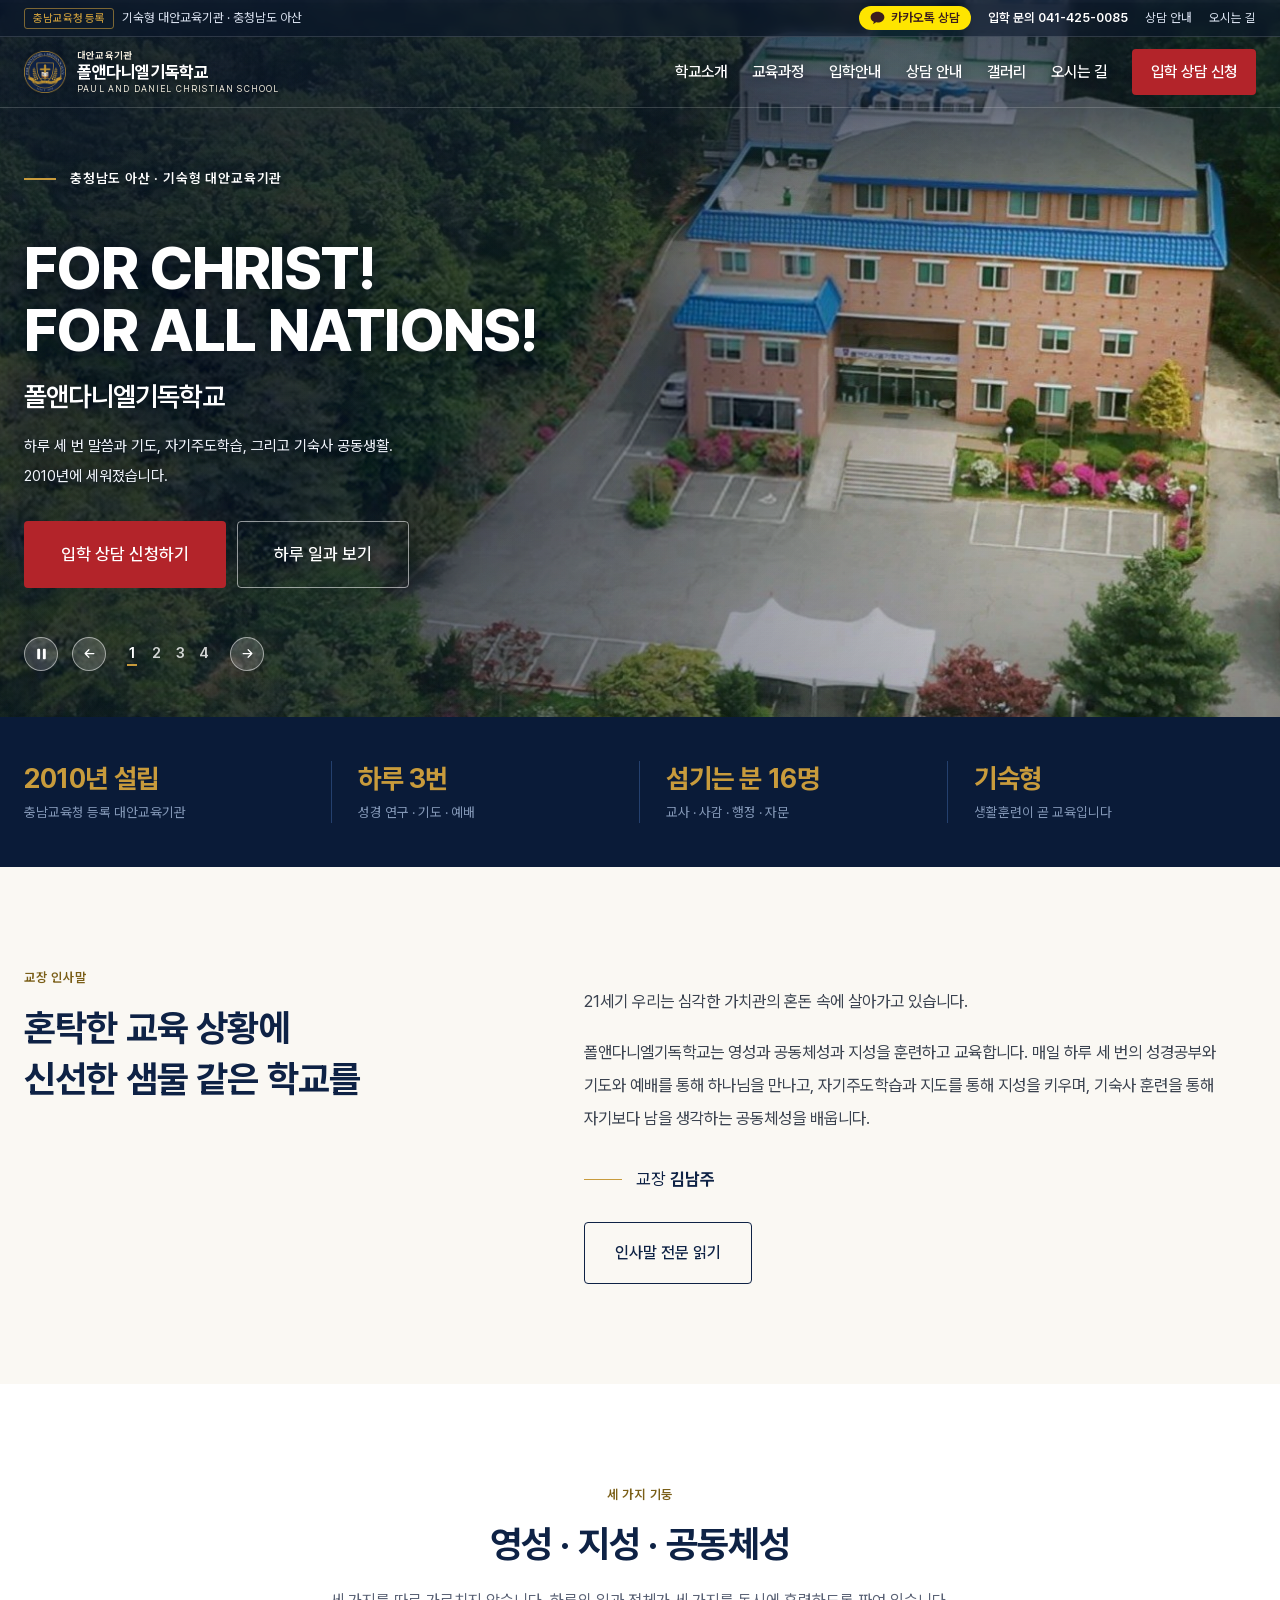
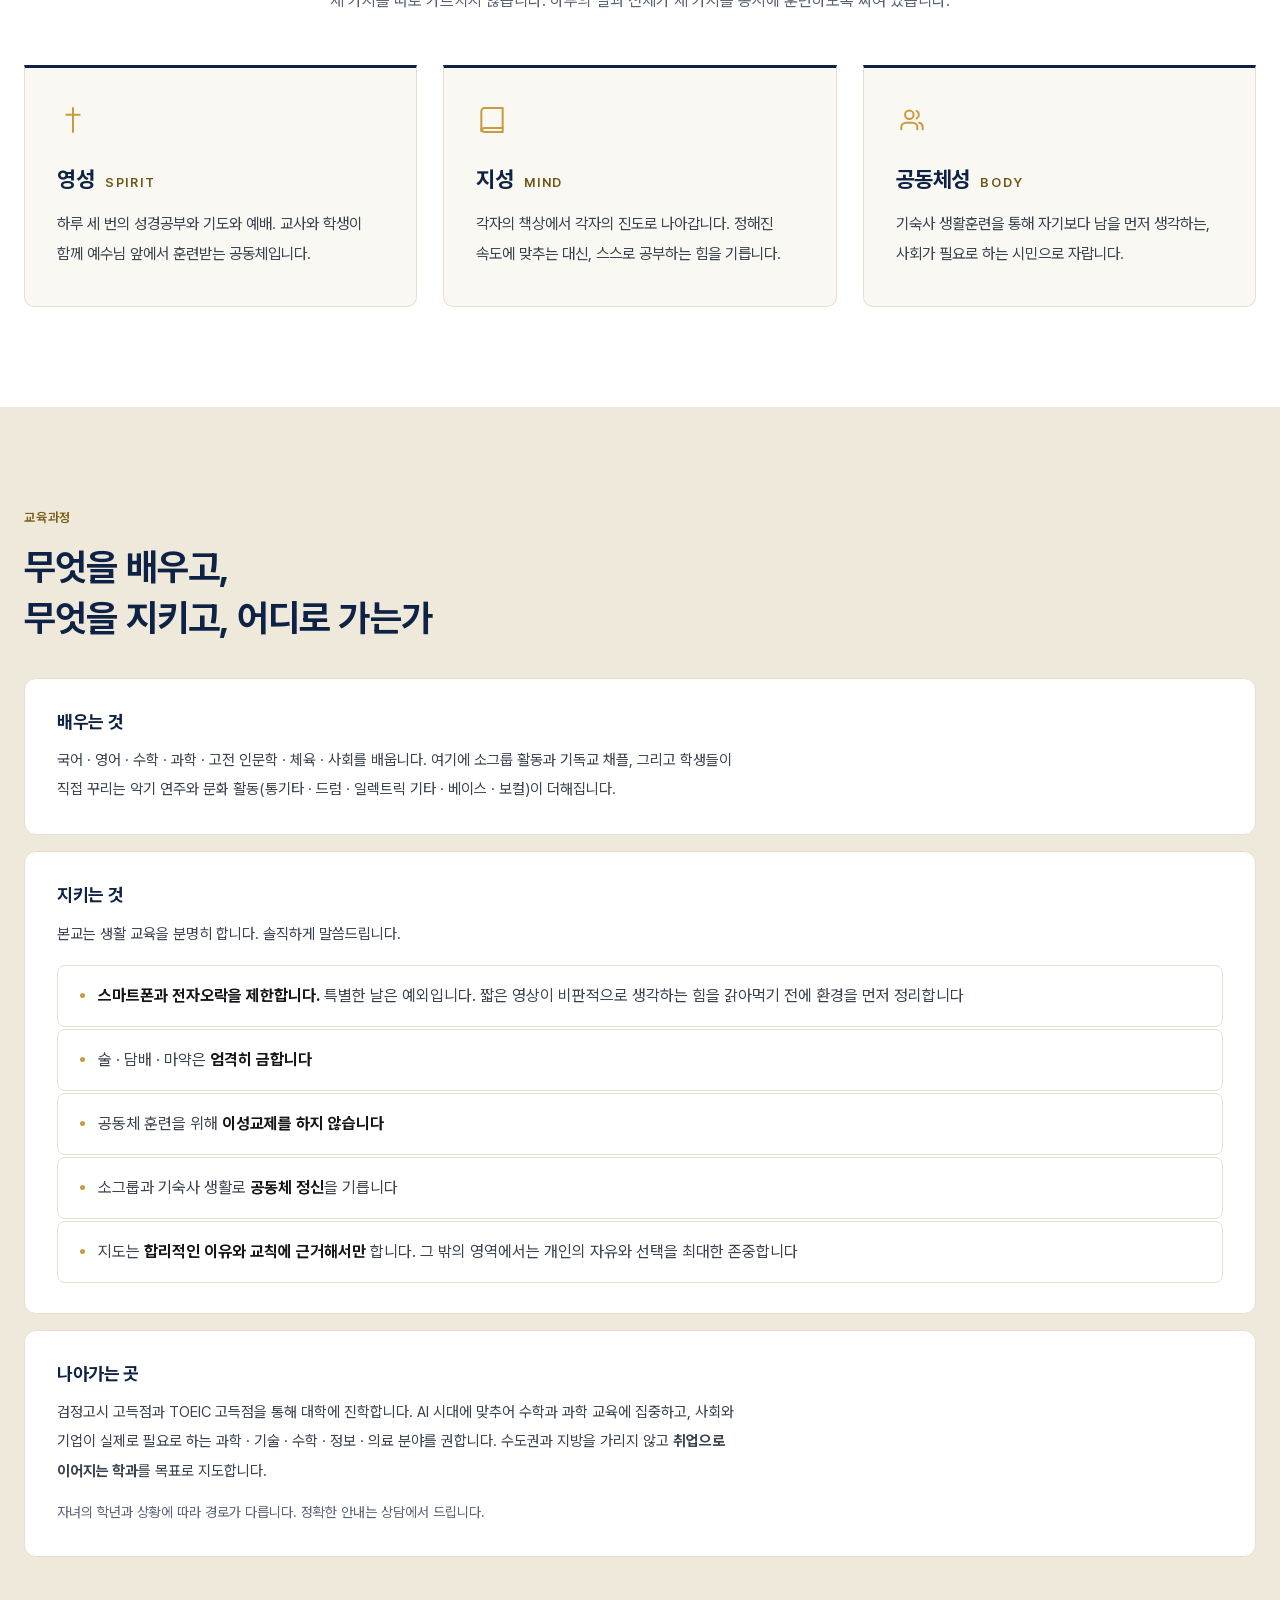
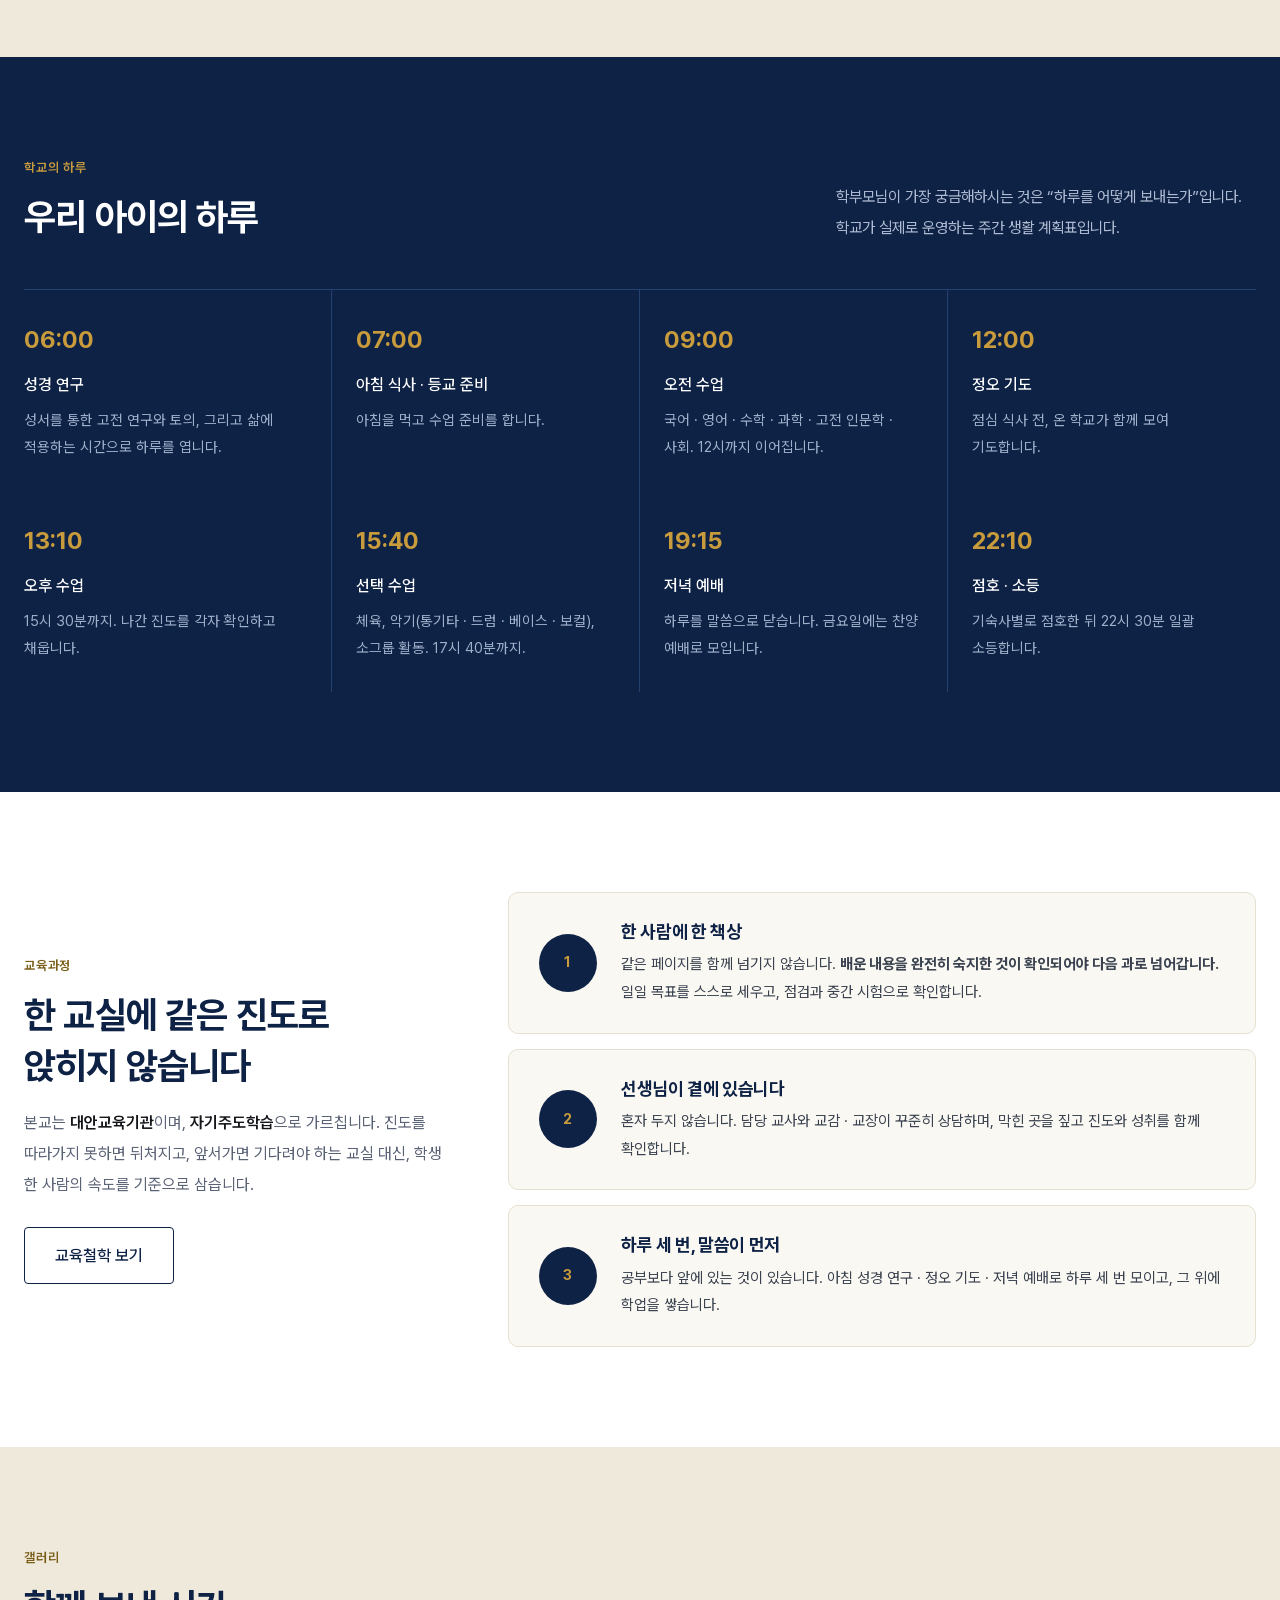
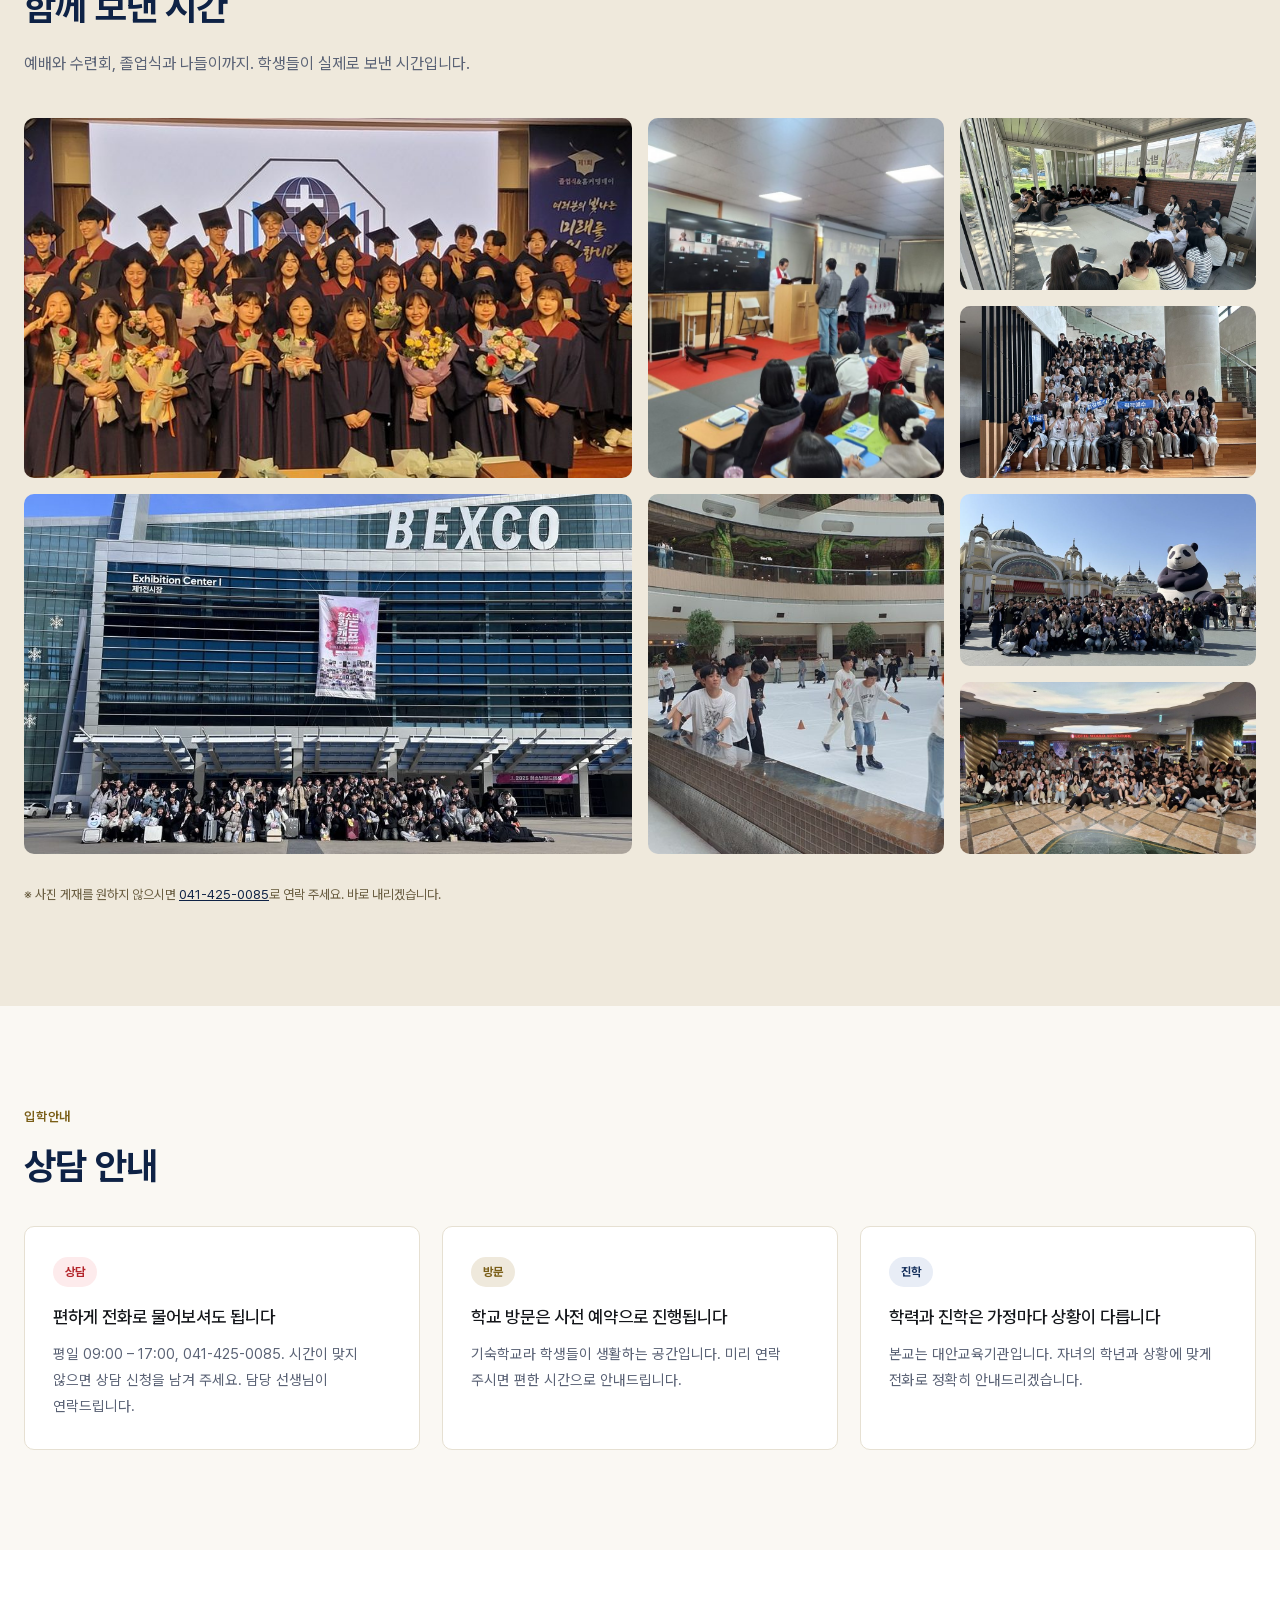
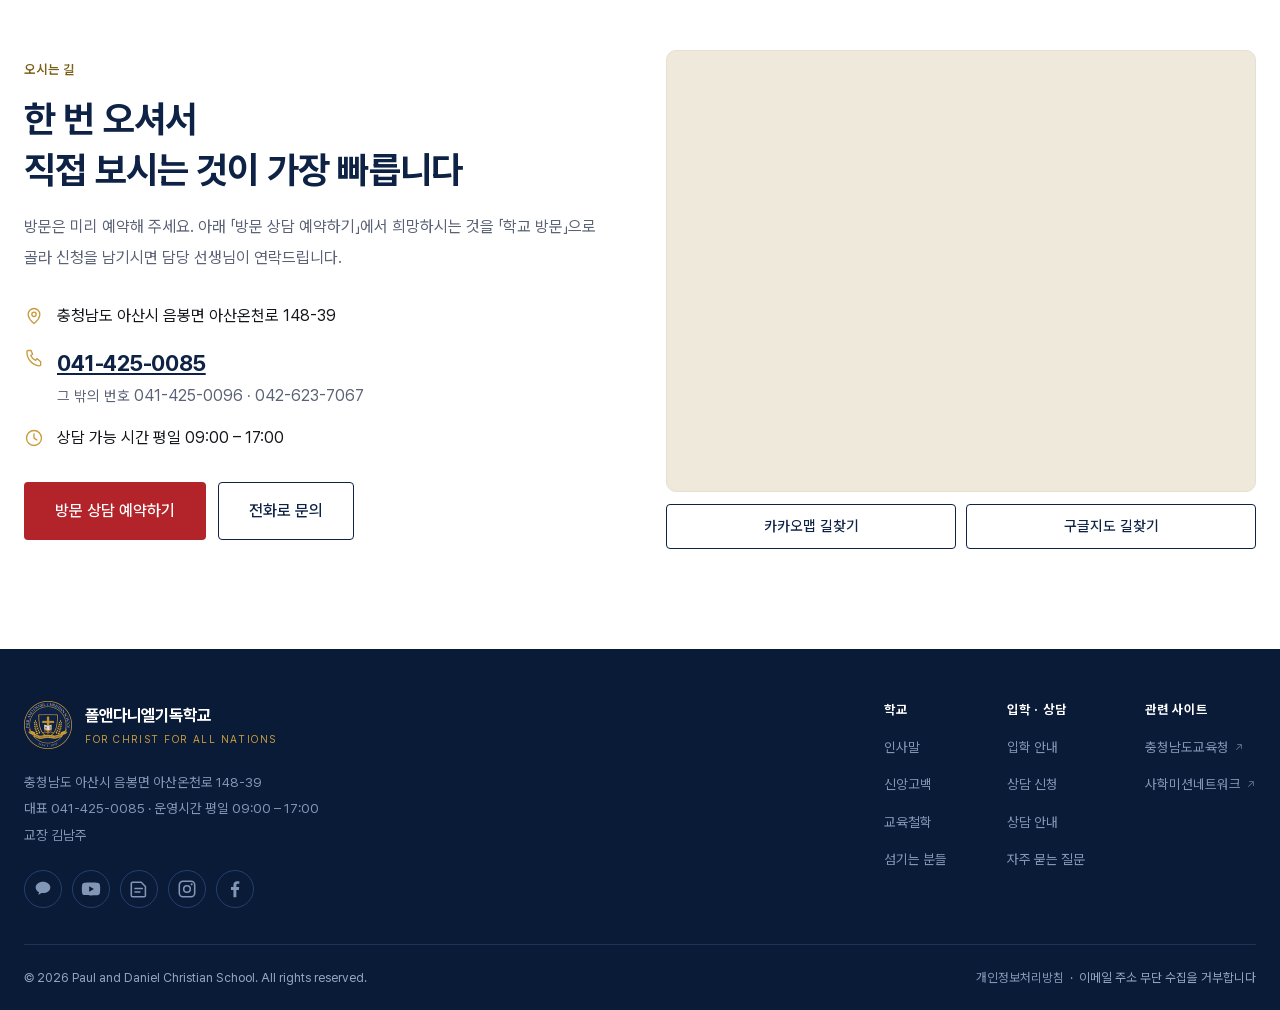
==== index.html @ e1302541 "도메인 www.pdcs.kr 연결 — 주소를 도메인 맨 위 기준으로 가비아 pdcs.kr 을 GitHub Pages 에 연결했다(A 4개 + CNAME www → intoedu.g" ====
<!doctype html>
<html lang="ko">
<head>
<meta charset="utf-8">
<meta name="viewport" content="width=device-width, initial-scale=1, viewport-fit=cover">
<title>폴앤다니엘기독학교 — 충남 아산 기숙형 기독 대안교육기관</title>
<meta name="description" content="충남교육청에 등록된 충남 아산의 기숙형 기독 대안교육기관. 하루 세 번 말씀과 기도, 자기주도학습, 기숙사 공동생활로 영성과 지성과 공동체성을 함께 훈련합니다.">
<meta property="og:type" content="website">
<meta property="og:title" content="폴앤다니엘기독학교">
<meta property="og:description" content="충남 아산의 기숙형 기독 대안교육기관. 하루 세 번 말씀과 기도, 자기주도학습, 기숙사 공동생활.">
<meta property="og:image" content="https://www.pdcs.kr/assets/img/hero-aerial.jpg">
<meta property="og:image:width" content="2000">
<meta property="og:image:height" content="872">
<meta property="og:site_name" content="폴앤다니엘기독학교">
<meta property="og:locale" content="ko_KR">
<link rel="canonical" href="https://www.pdcs.kr/">
<meta name="color-scheme" content="only light">
<meta name="theme-color" content="#0E2245">
<link rel="icon" href="assets/img/favicon-64.png" sizes="64x64">
<link rel="apple-touch-icon" href="assets/img/apple-touch-icon.png">
<script>document.documentElement.className += ' js';</script>
<link rel="stylesheet" href="assets/css/style.css?v=cb8707c1">
</head>
<body>
<a class="skip-link" href="#main">본문 바로가기</a>

<div class="site-top">
  <div class="utility">
    <div class="wrap">
      <span><span class="utility__badge">충남교육청 등록</span>기숙형 대안교육기관 · 충청남도 아산</span>
      <span class="utility__links">
        <span class="utility__kakao"><a class="kakao-link" href="https://open.kakao.com/me/pdcs_daniel" target="_blank" rel="noopener"><svg width="15" height="14" viewBox="0 0 24 22" aria-hidden="true"><path fill="currentColor" d="M12 1C5.9 1 1 4.86 1 9.62c0 3.06 2.04 5.74 5.11 7.25-.22.8-.82 2.98-.94 3.44-.14.58.21.57.45.42.18-.12 2.93-1.99 4.12-2.79.74.1 1.5.16 2.26.16 6.08 0 11-3.86 11-8.48S18.08 1 12 1z"/></svg>카카오톡 상담<span class="sr-only">(새 창)</span></a></span>
        <span class="utility__tel">입학 문의 <a href="tel:041-425-0085" style="color:inherit">041-425-0085</a></span>
        <a href="#news">상담 안내</a>
        <a href="#visit">오시는 길</a>
      </span>
    </div>
  </div>

  <header class="header">
    <div class="wrap">
      <a class="brand" href="index.html">
        <img src="assets/img/logo-96.png" srcset="assets/img/logo-96.png 1x, assets/img/logo-192.png 2x" alt="" fetchpriority="high" width="96" height="96">
        <span>
          <span class="brand__kind">대안교육기관</span>
          <span class="brand__ko">폴앤다니엘기독학교</span>
          <span class="brand__en" lang="en">PAUL AND DANIEL CHRISTIAN SCHOOL</span>
        </span>
      </a>
      <button class="nav-toggle" type="button" aria-expanded="false" aria-controls="gnb" aria-label="메뉴 열기">
        <span></span><span></span><span></span>
      </button>
      <nav class="gnb" id="gnb" aria-label="주 메뉴">
        <a href="about.html">학교소개</a>
        <a href="#curriculum">교육과정</a>
        <a href="admission.html">입학안내</a>
        <a href="#news">상담 안내</a>
        <a href="#gallery">갤러리</a>
        <a href="#visit">오시는 길</a>
        <a class="btn btn--primary btn--sm" href="admission.html#form">입학 상담 신청</a>
      </nav>
    </div>
  </header>
</div>


<main id="main">

  <section class="hero">
    <div class="hero__media" aria-hidden="true">
      <div class="hero__slide is-active"><picture><source media="(max-width: 700px)" srcset="assets/img/hero-aerial-m.jpg"><img src="assets/img/hero-aerial.jpg" alt="" fetchpriority="high" width="2000" height="872"></picture></div>
      <div class="hero__slide"><img data-src="assets/img/hero-main.jpg" alt="" width="2400" height="1000"></div>
      <div class="hero__slide"><img data-src="assets/img/hero-nature.jpg" alt="" width="2400" height="1000"></div>
      <div class="hero__slide"><img data-src="assets/img/hero-dorm.jpg" alt="" width="2400" height="1000"></div>
    </div>
    <div class="hero__veil" aria-hidden="true"></div>
    <div class="wrap">
      <div class="hero__inner">
        <p class="eyebrow eyebrow--light reveal">충청남도 아산 &middot; 기숙형 대안교육기관</p>
        <h1 class="hero__title reveal" data-delay="1">
          <span class="hero__title-en" lang="en">FOR CHRIST!<br>FOR ALL NATIONS!</span>
          <span class="hero__title-ko">폴앤다니엘기독학교</span>
        </h1>
        <p class="hero__lead reveal" data-delay="2">하루 세 번 말씀과 기도, 자기주도학습, 그리고 기숙사 공동생활.<br>2010년에 세워졌습니다.</p>
        <div class="hero__actions reveal" data-delay="3">
          <a class="btn btn--primary" href="admission.html#form">입학 상담 신청하기</a>
          <a class="btn btn--ghost" href="#day">하루 일과 보기</a>
        </div>
      </div>
    </div>
    <div class="hero__ctrl">
      <div class="wrap">
        <button class="hero__btn" type="button" id="hero-play" aria-label="사진 자동 넘김 멈추기">
          <svg width="11" height="12" viewBox="0 0 12 14" aria-hidden="true" data-icon="pause"><rect x="1" y="1" width="3.4" height="12" rx="1" fill="currentColor"/><rect x="7.6" y="1" width="3.4" height="12" rx="1" fill="currentColor"/></svg>
          <svg width="11" height="12" viewBox="0 0 12 14" aria-hidden="true" data-icon="play" hidden><path d="M1.6 1.4 11 7l-9.4 5.6z" fill="currentColor"/></svg>
        </button>
        <button class="hero__btn" type="button" id="hero-prev" aria-label="이전 사진">
          <svg width="15" height="15" viewBox="0 0 24 24" fill="none" stroke="currentColor" stroke-width="2" stroke-linecap="round" stroke-linejoin="round" aria-hidden="true"><path d="M19 12H5M11 6l-6 6 6 6"/></svg>
        </button>
        <span class="hero__nums">
          <button class="hero__num" type="button" data-go="0" aria-current="true" aria-label="1번 사진 — 학교 항공 전경">1</button>
          <button class="hero__num" type="button" data-go="1" aria-label="2번 사진 — 본관 전경">2</button>
          <button class="hero__num" type="button" data-go="2" aria-label="3번 사진 — 운동장">3</button>
          <button class="hero__num" type="button" data-go="3" aria-label="4번 사진 — 기숙사동">4</button>
        </span>
        <button class="hero__btn" type="button" id="hero-next" aria-label="다음 사진">
          <svg width="15" height="15" viewBox="0 0 24 24" fill="none" stroke="currentColor" stroke-width="2" stroke-linecap="round" stroke-linejoin="round" aria-hidden="true"><path d="M5 12h14M13 6l6 6-6 6"/></svg>
        </button>
      </div>
    </div>
  </section>

  <!-- 지표 -->
  <section class="stats">
    <div class="wrap">
      <div class="stats__grid">
        <div class="stats__item reveal">
          <p class="stats__num">2010년 설립</p>
          <p class="stats__label">충남교육청 등록 대안교육기관</p>
        </div>
        <div class="stats__item reveal" data-delay="1">
          <p class="stats__num">하루 <span data-count="3">3</span>번</p>
          <p class="stats__label">성경 연구 · 기도 · 예배</p>
        </div>
        <div class="stats__item reveal" data-delay="2">
          <p class="stats__num">섬기는 분 <span data-count="16">16</span>명</p>
          <p class="stats__label">교사 · 사감 · 행정 · 자문</p>
        </div>
        <div class="stats__item reveal" data-delay="3">
          <p class="stats__num">기숙형</p>
          <p class="stats__label">생활훈련이 곧 교육입니다</p>
        </div>
      </div>
    </div>
  </section>

  <!-- 인사말 -->
  <section class="section">
    <div class="wrap">
      <div class="greeting greeting--text">
        <div class="reveal">
          <p class="eyebrow">교장 인사말</p>
          <h2 class="section-title">혼탁한 교육 상황에<br>신선한 샘물 같은 학교를</h2>
        </div>
        <div class="reveal" data-delay="1">
          <p>21세기 우리는 심각한 가치관의 혼돈 속에 살아가고 있습니다.</p>
          <p>폴앤다니엘기독학교는 영성과 공동체성과 지성을 훈련하고 교육합니다. 매일 하루 세 번의 성경공부와 기도와 예배를 통해 하나님을 만나고, 자기주도학습과 지도를 통해 지성을 키우며, 기숙사 훈련을 통해 자기보다 남을 생각하는 공동체성을 배웁니다.</p>
          <div class="sign">
            <span class="sign__rule"></span>
            <span class="sign__name">교장 <b>김남주</b></span>
          </div>
          <p style="margin-top:28px"><a class="btn btn--outline" href="about.html">인사말 전문 읽기</a></p>
        </div>
      </div>
    </div>
  </section>

  <!-- 세 기둥 -->
  <section class="section section--white">
    <div class="wrap">
      <div style="text-align:center" class="reveal">
        <p class="eyebrow">세 가지 기둥</p>
        <h2 class="section-title">영성 · 지성 · 공동체성</h2>
        <p class="section-lead">세 가지를 따로 가르치지 않습니다. 하루의 일과 전체가 세 가지를 동시에 훈련하도록 짜여 있습니다.</p>
      </div>
      <div class="pillars">
        <article class="pillar reveal">
          <svg width="32" height="32" viewBox="0 0 24 24" fill="none" stroke="#C89B3C" stroke-width="1.5" stroke-linecap="round" aria-hidden="true"><path d="M12 3v18M7 8h10"></path></svg>
          <h3>영성 <span lang="en">SPIRIT</span></h3>
          <p>하루 세 번의 성경공부와 기도와 예배. 교사와 학생이 함께 예수님 앞에서 훈련받는 공동체입니다.</p>
        </article>
        <article class="pillar reveal" data-delay="1">
          <svg width="32" height="32" viewBox="0 0 24 24" fill="none" stroke="#C89B3C" stroke-width="1.5" stroke-linecap="round" stroke-linejoin="round" aria-hidden="true"><path d="M4 5.5A2.5 2.5 0 0 1 6.5 3H20v15H6.5A2.5 2.5 0 0 0 4 20.5z"></path><path d="M20 18v3H6.5A2.5 2.5 0 0 1 4 18.5"></path></svg>
          <h3>지성 <span lang="en">MIND</span></h3>
          <p>각자의 책상에서 각자의 진도로 나아갑니다. 정해진 속도에 맞추는 대신, 스스로 공부하는 힘을 기릅니다.</p>
        </article>
        <article class="pillar reveal" data-delay="2">
          <svg width="32" height="32" viewBox="0 0 24 24" fill="none" stroke="#C89B3C" stroke-width="1.5" stroke-linecap="round" stroke-linejoin="round" aria-hidden="true"><path d="M16 19v-1.5a3.5 3.5 0 0 0-3.5-3.5h-5A3.5 3.5 0 0 0 4 17.5V19"></path><circle cx="10" cy="8" r="3.2"></circle><path d="M20 19v-1.5a3.5 3.5 0 0 0-2.6-3.4M15.5 5.2a3.2 3.2 0 0 1 0 5.6"></path></svg>
          <h3>공동체성 <span lang="en">BODY</span></h3>
          <p>기숙사 생활훈련을 통해 자기보다 남을 먼저 생각하는, 사회가 필요로 하는 시민으로 자랍니다.</p>
        </article>
      </div>
    </div>
  </section>

  <!-- 배우는 것 · 지키는 것 · 나아가는 곳 -->
  <section class="section section--sand" id="program">
    <div class="wrap">
      <div class="section-head reveal">
        <div>
          <p class="eyebrow">교육과정</p>
          <h2 class="section-title">무엇을 배우고,<br>무엇을 지키고, 어디로 가는가</h2>
        </div>
      </div>

      <div class="curr-card reveal" style="background:#fff;border:1px solid var(--line);border-radius:12px;padding:30px 32px;margin-top:34px;display:block">
        <h3 style="font-size:18px;color:var(--navy-deep)">배우는 것</h3>
        <p style="margin-top:12px;color:var(--body);line-height:1.95">국어 · 영어 · 수학 · 과학 · 고전 인문학 · 체육 · 사회를 배웁니다. 여기에 소그룹 활동과 기독교 채플, 그리고 학생들이 직접 꾸리는 악기 연주와 문화 활동(통기타 · 드럼 · 일렉트릭 기타 · 베이스 · 보컬)이 더해집니다.</p>
      </div>

      <div class="curr-card reveal" data-delay="1" style="background:#fff;border:1px solid var(--line);border-radius:12px;padding:30px 32px;margin-top:16px;display:block">
        <h3 style="font-size:18px;color:var(--navy-deep)">지키는 것</h3>
        <p style="margin-top:12px;color:var(--body);line-height:1.95">본교는 생활 교육을 분명히 합니다. 솔직하게 말씀드립니다.</p>
        <ul class="rule-list" style="margin-top:16px">
          <li><b>스마트폰과 전자오락을 제한합니다.</b> 특별한 날은 예외입니다. 짧은 영상이 비판적으로 생각하는 힘을 갉아먹기 전에 환경을 먼저 정리합니다</li>
          <li>술 · 담배 · 마약은 <b>엄격히 금합니다</b></li>
          <li>공동체 훈련을 위해 <b>이성교제를 하지 않습니다</b></li>
          <li>소그룹과 기숙사 생활로 <b>공동체 정신</b>을 기릅니다</li>
          <li>지도는 <b>합리적인 이유와 교칙에 근거해서만</b> 합니다. 그 밖의 영역에서는 개인의 자유와 선택을 최대한 존중합니다</li>
        </ul>
      </div>

      <div class="curr-card reveal" data-delay="2" style="background:#fff;border:1px solid var(--line);border-radius:12px;padding:30px 32px;margin-top:16px;display:block">
        <h3 style="font-size:18px;color:var(--navy-deep)">나아가는 곳</h3>
        <p style="margin-top:12px;color:var(--body);line-height:1.95">검정고시 고득점과 TOEIC 고득점을 통해 대학에 진학합니다. AI 시대에 맞추어 수학과 과학 교육에 집중하고, 사회와 기업이 실제로 필요로 하는 과학 · 기술 · 수학 · 정보 · 의료 분야를 권합니다. 수도권과 지방을 가리지 않고 <b>취업으로 이어지는 학과</b>를 목표로 지도합니다.</p>
        <p style="margin-top:14px;font-size:14px;color:var(--muted)">자녀의 학년과 상황에 따라 경로가 다릅니다. 정확한 안내는 상담에서 드립니다.</p>
      </div>
    </div>
  </section>

  <!-- 하루 일과 -->
  <section class="section section--navy" id="day">
    <div class="wrap">
      <div class="section-head reveal">
        <div>
          <p class="eyebrow eyebrow--light">학교의 하루</p>
          <h2 class="section-title section-title--light">우리 아이의 하루</h2>
        </div>
        <p style="max-width:420px;color:#AFBBD2;font-size:15.5px;line-height:1.95">학부모님이 가장 궁금해하시는 것은 &ldquo;하루를 어떻게 보내는가&rdquo;입니다. 학교가 실제로 운영하는 주간 생활 계획표입니다.</p>
      </div>
      <div class="day">
        <div class="day__item reveal">
          <p class="day__time">06:00</p>
          <p class="day__name">성경 연구</p>
          <p class="day__desc">성서를 통한 고전 연구와 토의, 그리고 삶에 적용하는 시간으로 하루를 엽니다.</p>
        </div>
        <div class="day__item reveal" data-delay="1">
          <p class="day__time">07:00</p>
          <p class="day__name">아침 식사 · 등교 준비</p>
          <p class="day__desc">아침을 먹고 수업 준비를 합니다.</p>
        </div>
        <div class="day__item reveal" data-delay="2">
          <p class="day__time">09:00</p>
          <p class="day__name">오전 수업</p>
          <p class="day__desc">국어 · 영어 · 수학 · 과학 · 고전 인문학 · 사회. 12시까지 이어집니다.</p>
        </div>
        <div class="day__item reveal" data-delay="3">
          <p class="day__time">12:00</p>
          <p class="day__name">정오 기도</p>
          <p class="day__desc">점심 식사 전, 온 학교가 함께 모여 기도합니다.</p>
        </div>
        <div class="day__item reveal">
          <p class="day__time">13:10</p>
          <p class="day__name">오후 수업</p>
          <p class="day__desc">15시 30분까지. 나간 진도를 각자 확인하고 채웁니다.</p>
        </div>
        <div class="day__item reveal" data-delay="1">
          <p class="day__time">15:40</p>
          <p class="day__name">선택 수업</p>
          <p class="day__desc">체육, 악기(통기타 · 드럼 · 베이스 · 보컬), 소그룹 활동. 17시 40분까지.</p>
        </div>
        <div class="day__item reveal" data-delay="2">
          <p class="day__time">19:15</p>
          <p class="day__name">저녁 예배</p>
          <p class="day__desc">하루를 말씀으로 닫습니다. 금요일에는 찬양 예배로 모입니다.</p>
        </div>
        <div class="day__item reveal" data-delay="3">
          <p class="day__time">22:10</p>
          <p class="day__name">점호 · 소등</p>
          <p class="day__desc">기숙사별로 점호한 뒤 22시 30분 일괄 소등합니다.</p>
        </div>
      </div>
    </div>
  </section>

  <!-- 커리큘럼 -->
  <section class="section section--white" id="curriculum">
    <div class="wrap">
      <div class="curriculum">
        <div class="reveal">
          <p class="eyebrow">교육과정</p>
          <h2 class="section-title">한 교실에 같은 진도로<br>앉히지 않습니다</h2>
          <p class="section-lead">본교는 <b style="color:var(--ink);font-weight:600">대안교육기관</b>이며, <b style="color:var(--ink);font-weight:600">자기주도학습</b>으로 가르칩니다. 진도를 따라가지 못하면 뒤처지고, 앞서가면 기다려야 하는 교실 대신, 학생 한 사람의 속도를 기준으로 삼습니다.</p>
          <p style="margin-top:26px"><a class="btn btn--outline" href="about.html#philosophy">교육철학 보기</a></p>
        </div>
        <div class="curriculum__list">
          <article class="curr-card reveal">
            <span class="curr-card__badge">1</span>
            <div>
              <h3>한 사람에 한 책상</h3>
              <p>같은 페이지를 함께 넘기지 않습니다. <b>배운 내용을 완전히 숙지한 것이 확인되어야 다음 과로 넘어갑니다.</b> 일일 목표를 스스로 세우고, 점검과 중간 시험으로 확인합니다.</p>
            </div>
          </article>
          <article class="curr-card reveal" data-delay="1">
            <span class="curr-card__badge">2</span>
            <div>
              <h3>선생님이 곁에 있습니다</h3>
              <p>혼자 두지 않습니다. 담당 교사와 교감 · 교장이 꾸준히 상담하며, 막힌 곳을 짚고 진도와 성취를 함께 확인합니다.</p>
            </div>
          </article>
          <article class="curr-card reveal" data-delay="2">
            <span class="curr-card__badge">3</span>
            <div>
              <h3>하루 세 번, 말씀이 먼저</h3>
              <p>공부보다 앞에 있는 것이 있습니다. 아침 성경 연구 · 정오 기도 · 저녁 예배로 하루 세 번 모이고, 그 위에 학업을 쌓습니다.</p>
            </div>
          </article>
        </div>
      </div>
    </div>
  </section>

  <!-- 갤러리 -->
  <section class="section section--sand" id="gallery">
    <div class="wrap">
      <div class="section-head reveal">
        <div>
          <p class="eyebrow">갤러리</p>
          <h2 class="section-title">함께 보낸 시간</h2>
          <p class="section-lead" style="max-width:560px">예배와 수련회, 졸업식과 나들이까지. 학생들이 실제로 보낸 시간입니다.</p>
        </div>
        
      </div>
      <div class="gallery">
        <div class="gallery__cell gallery__cell--wide gallery__cell--tall reveal">
          <img src="assets/img/grad.jpg" alt="졸업식 · 홈커밍데이에서 학사모를 쓰고 꽃다발을 든 졸업생들" loading="lazy" width="1000" height="450">
        </div>
        <div class="gallery__cell gallery__cell--tall reveal" data-delay="1">
          <img src="assets/img/worship.jpg" alt="예배 시간, 강단을 향해 앉은 학생들" loading="lazy" width="1000" height="750">
        </div>
        <div class="gallery__stack reveal" data-delay="2">
          <div class="gallery__cell gallery__cell--half"><img src="assets/img/retreat.jpg" alt="수련회에서 둘러앉아 말씀을 듣는 학생들" loading="lazy" width="1000" height="562"></div>
          <div class="gallery__cell gallery__cell--half"><img src="assets/img/camp-in.jpg" alt="수련회 현장에서 다 함께 모인 학생들" loading="lazy" width="1000" height="562"></div>
        </div>

        <div class="gallery__cell gallery__cell--wide gallery__cell--tall reveal">
          <img src="assets/img/camp.jpg" alt="청소년 월드캠프에 참가한 전교생" loading="lazy" width="1000" height="562">
        </div>
        <div class="gallery__cell gallery__cell--tall reveal" data-delay="1">
          <img src="assets/img/skate.jpg" alt="아이스링크에서 스케이트를 타는 학생들" loading="lazy" width="1000" height="562">
        </div>
        <div class="gallery__stack reveal" data-delay="2">
          <div class="gallery__cell gallery__cell--half"><img src="assets/img/trip-spring.jpg" alt="봄 나들이에서 다 함께 찍은 단체 사진" loading="lazy" width="1000" height="562"></div>
          <div class="gallery__cell gallery__cell--half"><img src="assets/img/trip-lotte.jpg" alt="나들이에서 바닥에 앉아 단체 사진을 찍는 학생들" loading="lazy" width="1000" height="562"></div>
        </div>
      </div>
      <p class="note note--dark">※ 사진 게재를 원하지 않으시면 <a href="tel:041-425-0085">041-425-0085</a>로 연락 주세요. 바로 내리겠습니다.</p>
    </div>
  </section>

  <!-- 먼저 안내 -->
  <section class="section" id="news">
    <div class="wrap">
      <div class="section-head reveal">
        <div>
          <p class="eyebrow">입학안내</p>
          <h2 class="section-title">상담 안내</h2>
        </div>
      </div>
      <div class="news">
        <div class="news__item reveal">
          <span class="tag tag--red">상담</span>
          <p class="news__title">편하게 전화로 물어보셔도 됩니다</p>
          <p class="news__desc">평일 <span class="nowrap">09:00 – 17:00</span>, <span class="nowrap">041-425-0085</span>. 시간이 맞지 않으면 상담 신청을 남겨 주세요. 담당 선생님이 연락드립니다.</p>
        </div>
        <div class="news__item reveal" data-delay="1">
          <span class="tag tag--gold">방문</span>
          <p class="news__title">학교 방문은 사전 예약으로 진행됩니다</p>
          <p class="news__desc">기숙학교라 학생들이 생활하는 공간입니다. 미리 연락 주시면 편한 시간으로 안내드립니다.</p>
        </div>
        <div class="news__item reveal" data-delay="2">
          <span class="tag tag--navy">진학</span>
          <p class="news__title">학력과 진학은 가정마다 상황이 다릅니다</p>
          <p class="news__desc">본교는 대안교육기관입니다. 자녀의 학년과 상황에 맞게 전화로 정확히 안내드리겠습니다.</p>
        </div>
      </div>
    </div>
  </section>

  <!-- 오시는 길 -->
  <section class="section section--white" id="visit">
    <div class="wrap">
      <div class="visit">
        <div class="reveal">
          <p class="eyebrow">오시는 길</p>
          <h2 class="section-title">한 번 오셔서<br>직접 보시는 것이 가장 빠릅니다</h2>
          <p class="section-lead">방문은 미리 예약해 주세요. 아래 「방문 상담 예약하기」에서 희망하시는 것을 「학교 방문」으로 골라 신청을 남기시면 담당 선생님이 연락드립니다.</p>
          <ul class="info-list">
            <li>
              <svg width="20" height="20" viewBox="0 0 24 24" fill="none" stroke="#C89B3C" stroke-width="1.6" stroke-linecap="round" stroke-linejoin="round" aria-hidden="true"><path d="M12 21s7-5.5 7-11a7 7 0 1 0-14 0c0 5.5 7 11 7 11z"></path><circle cx="12" cy="10" r="2.6"></circle></svg>
              <span>충청남도 아산시 음봉면 아산온천로 <span class="nowrap">148-39</span></span>
            </li>
            <li>
              <svg width="20" height="20" viewBox="0 0 24 24" fill="none" stroke="#C89B3C" stroke-width="1.6" stroke-linecap="round" stroke-linejoin="round" aria-hidden="true"><path d="M5 3h3.5l1.8 4.4-2.2 1.6a12 12 0 0 0 5.9 5.9l1.6-2.2L20 16.5V20a1.5 1.5 0 0 1-1.7 1.5A17 17 0 0 1 3.5 4.7 1.5 1.5 0 0 1 5 3z"></path></svg>
              <span><a href="tel:041-425-0085" style="font-size:22px;font-weight:700;letter-spacing:-.02em">041-425-0085</a>
                <small>그 밖의 번호 <span class="nowrap">041-425-0096</span> · <span class="nowrap">042-623-7067</span></small></span>
            </li>
            <li>
              <svg width="20" height="20" viewBox="0 0 24 24" fill="none" stroke="#C89B3C" stroke-width="1.6" stroke-linecap="round" stroke-linejoin="round" aria-hidden="true"><circle cx="12" cy="12" r="9"></circle><path d="M12 7v5.2l3.3 2"></path></svg>
              <span>상담 가능 시간 평일 <span class="nowrap">09:00 – 17:00</span></span>
            </li>
          </ul>
          <p style="margin-top:30px;display:flex;gap:12px;flex-wrap:wrap">
            <a class="btn btn--primary" href="admission.html#form">방문 상담 예약하기</a>
            <a class="btn btn--outline" href="tel:041-425-0085">전화로 문의</a>
          </p>
        </div>
        <div class="reveal" data-delay="1">
          <div class="map-frame">
            <iframe title="폴앤다니엘기독학교 위치" loading="lazy" allowfullscreen
              referrerpolicy="no-referrer-when-downgrade"
              src="https://www.google.com/maps?q=%EC%B6%A9%EC%B2%AD%EB%82%A8%EB%8F%84+%EC%95%84%EC%82%B0%EC%8B%9C+%EC%9D%8C%EB%B4%89%EB%A9%B4+%EC%95%84%EC%82%B0%EC%98%A8%EC%B2%9C%EB%A1%9C+148-39&amp;hl=ko&amp;z=16&amp;output=embed"></iframe>
          </div>
          <p style="margin-top:12px;display:flex;gap:10px;flex-wrap:wrap">
            <a class="btn btn--outline btn--sm" style="flex:1" target="_blank" rel="noopener"
               href="https://map.kakao.com/link/search/충청남도 아산시 음봉면 아산온천로 148-39">카카오맵 길찾기<span class="sr-only">(새 창)</span></a>
            <a class="btn btn--outline btn--sm" style="flex:1" target="_blank" rel="noopener"
               href="https://www.google.com/maps/dir/?api=1&amp;destination=충청남도+아산시+음봉면+아산온천로+148-39">구글지도 길찾기<span class="sr-only">(새 창)</span></a>
          </p>
        </div>
      </div>
    </div>
  </section>

</main>

<footer class="footer">
  <div class="wrap">
    <div class="footer__top">
      <div>
        <div class="footer__brand">
          <img src="assets/img/logo-96.png" srcset="assets/img/logo-96.png 1x, assets/img/logo-192.png 2x" alt="" loading="lazy" width="96" height="96">
          <div>
            <p class="footer__name">폴앤다니엘기독학교</p>
            <p class="footer__slogan" lang="en">FOR CHRIST FOR ALL NATIONS</p>
          </div>
        </div>
        <p class="footer__addr">충청남도 아산시 음봉면 아산온천로 <span class="nowrap">148-39</span><br>대표 <span class="nowrap">041-425-0085</span> · 운영시간 평일 <span class="nowrap">09:00 – 17:00</span><br>교장 김남주</p>
        <div class="sns">
          <a class="sns--kakao" href="https://open.kakao.com/me/pdcs_daniel" target="_blank" rel="noopener" aria-label="카카오톡 오픈채팅으로 상담하기 (새 창)"><svg width="22" height="22" viewBox="0 0 24 24"><path fill="currentColor" d="M12 4C7.58 4 4 6.8 4 10.25c0 2.22 1.48 4.16 3.7 5.26-.16.58-.6 2.16-.68 2.5-.1.42.15.41.32.3.13-.08 2.13-1.44 3-2.02.53.07 1.08.11 1.66.11 4.42 0 8-2.8 8-6.15S16.42 4 12 4z"/></svg></a>
          <a href="https://www.youtube.com/@PDCS-Daniel" target="_blank" rel="noopener" aria-label="유튜브 채널 (새 창)"><svg width="22" height="22" viewBox="0 0 24 24"><path fill="currentColor" d="M21.6 7.2a2.5 2.5 0 0 0-1.76-1.77C18.25 5 12 5 12 5s-6.25 0-7.84.43A2.5 2.5 0 0 0 2.4 7.2 26 26 0 0 0 2 12a26 26 0 0 0 .4 4.8 2.5 2.5 0 0 0 1.76 1.77C5.75 19 12 19 12 19s6.25 0 7.84-.43a2.5 2.5 0 0 0 1.76-1.77A26 26 0 0 0 22 12a26 26 0 0 0-.4-4.8zM10 15V9l5.2 3-5.2 3z"/></svg></a>
          <a href="https://blog.naver.com/pdcs_daniel" target="_blank" rel="noopener" aria-label="네이버 블로그 (새 창)"><svg width="22" height="22" viewBox="0 0 24 24"><path fill="none" stroke="currentColor" stroke-width="1.7" stroke-linecap="round" stroke-linejoin="round" d="M5 4.6h9.4L19 9.2V19a1.4 1.4 0 0 1-1.4 1.4H5A1.4 1.4 0 0 1 3.6 19V6A1.4 1.4 0 0 1 5 4.6z"/><path fill="none" stroke="currentColor" stroke-width="1.7" stroke-linecap="round" d="M7.6 11.4h8M7.6 15.2h5.4"/></svg></a>
          <a href="https://www.instagram.com/pdcs.daniel/" target="_blank" rel="noopener" aria-label="인스타그램 (새 창)"><svg width="22" height="22" viewBox="0 0 24 24"><path fill="none" stroke="currentColor" stroke-width="1.7" d="M7.6 3.6h8.8a4 4 0 0 1 4 4v8.8a4 4 0 0 1-4 4H7.6a4 4 0 0 1-4-4V7.6a4 4 0 0 1 4-4z"/><circle cx="12" cy="12" r="3.6" fill="none" stroke="currentColor" stroke-width="1.7"/><circle cx="17.1" cy="6.9" r="1.15" fill="currentColor"/></svg></a>
          <a href="https://www.facebook.com/pdcs.daniel" target="_blank" rel="noopener" aria-label="페이스북 (새 창)"><svg width="22" height="22" viewBox="0 0 24 24"><path fill="currentColor" d="M13.5 21v-8h2.7l.4-3.1h-3.1V7.9c0-.9.25-1.5 1.55-1.5h1.65V3.63A22 22 0 0 0 14.3 3.5c-2.4 0-4 1.46-4 4.14V9.9H7.6V13h2.7v8z"/></svg></a>
        </div>
      </div>
      <div class="footer__cols">
        <div class="footer__col">
          <h2>학교</h2>
          <ul>
            <li><a href="about.html#greeting">인사말</a></li>
            <li><a href="about.html#creed">신앙고백</a></li>
            <li><a href="about.html#philosophy">교육철학</a></li>
            <li><a href="about.html#staff">섬기는 분들</a></li>
          </ul>
        </div>
        <div class="footer__col">
          <h2>입학 · 상담</h2>
          <ul>
            <li><a href="admission.html">입학 안내</a></li>
            <li><a href="admission.html#form">상담 신청</a></li>
            <li><a href="#news">상담 안내</a></li>
            <li><a href="admission.html#faq">자주 묻는 질문</a></li>
          </ul>
        </div>
        <div class="footer__col">
          <h2>관련 사이트</h2>
          <ul>
            <li><a href="http://www.cne.go.kr/cne/main.do" target="_blank" rel="noopener">충청남도교육청<span class="ext" aria-hidden="true">↗</span><span class="sr-only">(새 창)</span></a></li>
            <li><a href="http://www.missionnetwork.org/" target="_blank" rel="noopener">사학미션네트워크<span class="ext" aria-hidden="true">↗</span><span class="sr-only">(새 창)</span></a></li>
          </ul>
        </div>
      </div>
    </div>
    <div class="footer__bottom">
      <span>© 2026 Paul and Daniel Christian School. All rights reserved.</span>
      <span><a href="privacy.html">개인정보처리방침</a> &nbsp;·&nbsp; <span>이메일 주소 무단 수집을 거부합니다</span></span>
    </div>
  </div>
</footer>

<div class="mobile-cta">
  <a class="btn btn--ghost" href="tel:041-425-0085">전화하기</a>
  <a class="btn btn--primary" href="admission.html#form">입학 상담 신청</a>
</div>

<script src="assets/js/main.js?v=0bbeda4c"></script>
</body>
</html>
---- assets/css/style.css ----
@charset "utf-8";

/* ─────────────────────────────────────────
   폴앤다니엘기독학교 — 기본 스타일
   폰트: Pretendard Variable 1.3.9 (SIL OFL 1.1) 자체 호스팅 — 조각 나눔 배포본
   ───────────────────────────────────────── */

/* 폰트 — Pretendard Variable 1.3.9 (SIL OFL 1.1) 자체 호스팅. assets/fonts/LICENSE.txt
   공식 npm 패키지 pretendard@1.3.9 의 dist/web/variable/pretendardvariable-dynamic-subset.css 를
   그대로 옮기고 두 가지만 바꿨다 — 이름 'Pretendard Variable' → 'Pretendard', 파일 경로.
   한글 전체 한 벌(2MB)을 받던 것을 92조각으로 나눠, 화면에 쓰인 글자가 든 조각만 받는다.
   조각을 지우거나 고치지 말 것. check.py 가 페이지에 쓰인 글자가 전부 들어 있는지 잰다 */
@font-face{font-family:'Pretendard';font-style:normal;font-display:swap;font-weight:45 920;src:url('../fonts/woff2-dynamic-subset/PretendardVariable.subset.0.woff2') format('woff2-variations');unicode-range:U+f9ca-fa0b,U+ff03-ff05,U+ff07,U+ff0a-ff0b,U+ff0d-ff19,U+ff1b,U+ff1d,U+ff20-ff5b,U+ff5d,U+ffe0-ffe3,U+ffe5-ffe6}
@font-face{font-family:'Pretendard';font-style:normal;font-display:swap;font-weight:45 920;src:url('../fonts/woff2-dynamic-subset/PretendardVariable.subset.1.woff2') format('woff2-variations');unicode-range:U+d723-d728,U+d72a-d733,U+d735-d748,U+d74a-d74f,U+d752-d753,U+d755-d757,U+d75a-d75f,U+d762-d764,U+d766-d768,U+d76a-d76b,U+d76d-d76f,U+d771-d787,U+d789-d78b,U+d78d-d78f,U+d791-d797,U+d79a,U+d79c,U+d79e-d7a3,U+f900-f909,U+f90b-f92e}
@font-face{font-family:'Pretendard';font-style:normal;font-display:swap;font-weight:45 920;src:url('../fonts/woff2-dynamic-subset/PretendardVariable.subset.2.woff2') format('woff2-variations');unicode-range:U+d679-d68b,U+d68e-d69e,U+d6a0,U+d6a2-d6a7,U+d6a9-d6c3,U+d6c6-d6c7,U+d6c9-d6cb,U+d6cd-d6d3,U+d6d5-d6d6,U+d6d8-d6e3,U+d6e5-d6e7,U+d6e9-d6fb,U+d6fd-d717,U+d719-d71f,U+d721-d722}
@font-face{font-family:'Pretendard';font-style:normal;font-display:swap;font-weight:45 920;src:url('../fonts/woff2-dynamic-subset/PretendardVariable.subset.3.woff2') format('woff2-variations');unicode-range:U+d5bc-d5c7,U+d5ca-d5cb,U+d5cd-d5cf,U+d5d1-d5d7,U+d5d9-d5da,U+d5dc,U+d5de-d5e3,U+d5e6-d5e7,U+d5e9-d5eb,U+d5ed-d5f6,U+d5f8,U+d5fa-d5ff,U+d602-d603,U+d605-d607,U+d609-d60f,U+d612-d613,U+d616-d61b,U+d61d-d637,U+d63a-d63b,U+d63d-d63f,U+d641-d647,U+d64a-d64c,U+d64e-d653,U+d656-d657,U+d659-d65b,U+d65d-d666,U+d668,U+d66a-d678}
@font-face{font-family:'Pretendard';font-style:normal;font-display:swap;font-weight:45 920;src:url('../fonts/woff2-dynamic-subset/PretendardVariable.subset.4.woff2') format('woff2-variations');unicode-range:U+d507,U+d509-d50b,U+d50d-d513,U+d515-d53b,U+d53e-d53f,U+d541-d543,U+d545-d54c,U+d54e,U+d550,U+d552-d557,U+d55a-d55b,U+d55d-d55f,U+d561-d564,U+d566-d567,U+d56a,U+d56c,U+d56e-d573,U+d576-d577,U+d579-d583,U+d585-d586,U+d58a-d5a4,U+d5a6-d5bb}
@font-face{font-family:'Pretendard';font-style:normal;font-display:swap;font-weight:45 920;src:url('../fonts/woff2-dynamic-subset/PretendardVariable.subset.5.woff2') format('woff2-variations');unicode-range:U+d464-d477,U+d47a-d47b,U+d47d-d47f,U+d481-d487,U+d489-d48a,U+d48c,U+d48e-d4e7,U+d4e9-d503,U+d505-d506}
@font-face{font-family:'Pretendard';font-style:normal;font-display:swap;font-weight:45 920;src:url('../fonts/woff2-dynamic-subset/PretendardVariable.subset.6.woff2') format('woff2-variations');unicode-range:U+d3bf-d3c7,U+d3ca-d3cf,U+d3d1-d3eb,U+d3ee-d3ef,U+d3f1-d3f3,U+d3f5-d3fb,U+d3fd-d400,U+d402-d45b,U+d45d-d463}
@font-face{font-family:'Pretendard';font-style:normal;font-display:swap;font-weight:45 920;src:url('../fonts/woff2-dynamic-subset/PretendardVariable.subset.7.woff2') format('woff2-variations');unicode-range:U+d2ff,U+d302-d304,U+d306-d30b,U+d30f,U+d311-d313,U+d315-d31b,U+d31e,U+d322-d324,U+d326-d327,U+d32a-d32b,U+d32d-d32f,U+d331-d337,U+d339-d33c,U+d33e-d37b,U+d37e-d37f,U+d381-d383,U+d385-d38b,U+d38e-d390,U+d392-d397,U+d39a-d39b,U+d39d-d39f,U+d3a1-d3a7,U+d3a9-d3aa,U+d3ac,U+d3ae-d3b3,U+d3b5-d3b7,U+d3b9-d3bb,U+d3bd-d3be}
@font-face{font-family:'Pretendard';font-style:normal;font-display:swap;font-weight:45 920;src:url('../fonts/woff2-dynamic-subset/PretendardVariable.subset.8.woff2') format('woff2-variations');unicode-range:U+d257-d27f,U+d281-d29b,U+d29d-d29f,U+d2a1-d2ab,U+d2ad-d2b7,U+d2ba-d2bb,U+d2bd-d2bf,U+d2c1-d2c7,U+d2c9-d2ef,U+d2f2-d2f3,U+d2f5-d2f7,U+d2f9-d2fe}
@font-face{font-family:'Pretendard';font-style:normal;font-display:swap;font-weight:45 920;src:url('../fonts/woff2-dynamic-subset/PretendardVariable.subset.9.woff2') format('woff2-variations');unicode-range:U+d1b4,U+d1b6-d1f3,U+d1f5-d22b,U+d22e-d22f,U+d231-d233,U+d235-d23b,U+d23d-d240,U+d242-d256}
@font-face{font-family:'Pretendard';font-style:normal;font-display:swap;font-weight:45 920;src:url('../fonts/woff2-dynamic-subset/PretendardVariable.subset.10.woff2') format('woff2-variations');unicode-range:U+d105-d12f,U+d132-d133,U+d135-d137,U+d139-d13f,U+d141-d142,U+d144,U+d146-d14b,U+d14e-d14f,U+d151-d153,U+d155-d15b,U+d15e-d187,U+d189-d19f,U+d1a2-d1a3,U+d1a5-d1a7,U+d1a9-d1af,U+d1b2-d1b3}
@font-face{font-family:'Pretendard';font-style:normal;font-display:swap;font-weight:45 920;src:url('../fonts/woff2-dynamic-subset/PretendardVariable.subset.11.woff2') format('woff2-variations');unicode-range:U+d04b-d04f,U+d051-d057,U+d059-d06b,U+d06d-d06f,U+d071-d073,U+d075-d07b,U+d07e-d0a3,U+d0a6-d0a7,U+d0a9-d0ab,U+d0ad-d0b3,U+d0b6,U+d0b8,U+d0ba-d0bf,U+d0c2-d0c3,U+d0c5-d0c7,U+d0c9-d0cf,U+d0d2,U+d0d6-d0db,U+d0de-d0df,U+d0e1-d0e3,U+d0e5-d0eb,U+d0ee-d0f0,U+d0f2-d104}
@font-face{font-family:'Pretendard';font-style:normal;font-display:swap;font-weight:45 920;src:url('../fonts/woff2-dynamic-subset/PretendardVariable.subset.12.woff2') format('woff2-variations');unicode-range:U+cfa2-cfc3,U+cfc5-cfdf,U+cfe2-cfe3,U+cfe5-cfe7,U+cfe9-cff4,U+cff6-cffb,U+cffd-cfff,U+d001-d003,U+d005-d017,U+d019-d033,U+d036-d037,U+d039-d03b,U+d03d-d04a}
@font-face{font-family:'Pretendard';font-style:normal;font-display:swap;font-weight:45 920;src:url('../fonts/woff2-dynamic-subset/PretendardVariable.subset.13.woff2') format('woff2-variations');unicode-range:U+cef0-cef3,U+cef6,U+cef9-ceff,U+cf01-cf03,U+cf05-cf07,U+cf09-cf0f,U+cf11-cf12,U+cf14-cf1b,U+cf1d-cf1f,U+cf21-cf2f,U+cf31-cf53,U+cf56-cf57,U+cf59-cf5b,U+cf5d-cf63,U+cf66,U+cf68,U+cf6a-cf6f,U+cf71-cf84,U+cf86-cf8b,U+cf8d-cfa1}
@font-face{font-family:'Pretendard';font-style:normal;font-display:swap;font-weight:45 920;src:url('../fonts/woff2-dynamic-subset/PretendardVariable.subset.14.woff2') format('woff2-variations');unicode-range:U+ce3c-ce57,U+ce5a-ce5b,U+ce5d-ce5f,U+ce61-ce67,U+ce6a,U+ce6c,U+ce6e-ce73,U+ce76-ce77,U+ce79-ce7b,U+ce7d-ce83,U+ce85-ce88,U+ce8a-ce8f,U+ce91-ce93,U+ce95-ce97,U+ce99-ce9f,U+cea2,U+cea4-ceab,U+cead-cee3,U+cee6-cee7,U+cee9-ceeb,U+ceed-ceef}
@font-face{font-family:'Pretendard';font-style:normal;font-display:swap;font-weight:45 920;src:url('../fonts/woff2-dynamic-subset/PretendardVariable.subset.15.woff2') format('woff2-variations');unicode-range:U+cd92-cd93,U+cd96-cd97,U+cd99-cd9b,U+cd9d-cda3,U+cda6-cda8,U+cdaa-cdaf,U+cdb1-cdc3,U+cdc5-cdcb,U+cdcd-cde7,U+cde9-ce03,U+ce05-ce1f,U+ce22-ce34,U+ce36-ce3b}
@font-face{font-family:'Pretendard';font-style:normal;font-display:swap;font-weight:45 920;src:url('../fonts/woff2-dynamic-subset/PretendardVariable.subset.16.woff2') format('woff2-variations');unicode-range:U+ccef-cd07,U+cd0a-cd0b,U+cd0d-cd1a,U+cd1c,U+cd1e-cd2b,U+cd2d-cd5b,U+cd5d-cd77,U+cd79-cd91}
@font-face{font-family:'Pretendard';font-style:normal;font-display:swap;font-weight:45 920;src:url('../fonts/woff2-dynamic-subset/PretendardVariable.subset.17.woff2') format('woff2-variations');unicode-range:U+cc3f-cc43,U+cc46-cc47,U+cc49-cc4b,U+cc4d-cc53,U+cc55-cc58,U+cc5a-cc5f,U+cc61-cc97,U+cc9a-cc9b,U+cc9d-cc9f,U+cca1-cca7,U+ccaa,U+ccac,U+ccae-ccb3,U+ccb6-ccb7,U+ccb9-ccbb,U+ccbd-cccf,U+ccd1-cce3,U+cce5-ccee}
@font-face{font-family:'Pretendard';font-style:normal;font-display:swap;font-weight:45 920;src:url('../fonts/woff2-dynamic-subset/PretendardVariable.subset.18.woff2') format('woff2-variations');unicode-range:U+cb91-cbd3,U+cbd5-cbe3,U+cbe5-cc0b,U+cc0e-cc0f,U+cc11-cc13,U+cc15-cc1b,U+cc1d-cc20,U+cc23-cc27,U+cc2a-cc2b,U+cc2d,U+cc2f,U+cc31-cc37,U+cc3a,U+cc3c}
@font-face{font-family:'Pretendard';font-style:normal;font-display:swap;font-weight:45 920;src:url('../fonts/woff2-dynamic-subset/PretendardVariable.subset.19.woff2') format('woff2-variations');unicode-range:U+caf4-cb47,U+cb4a-cb90}
@font-face{font-family:'Pretendard';font-style:normal;font-display:swap;font-weight:45 920;src:url('../fonts/woff2-dynamic-subset/PretendardVariable.subset.20.woff2') format('woff2-variations');unicode-range:U+ca4a-ca4b,U+ca4e-ca4f,U+ca51-ca53,U+ca55-ca5b,U+ca5d-ca60,U+ca62-ca83,U+ca85-cabb,U+cabe-cabf,U+cac1-cac3,U+cac5-cacb,U+cacd-cad0,U+cad2,U+cad4-cad8,U+cada-caf3}
@font-face{font-family:'Pretendard';font-style:normal;font-display:swap;font-weight:45 920;src:url('../fonts/woff2-dynamic-subset/PretendardVariable.subset.21.woff2') format('woff2-variations');unicode-range:U+c996-c997,U+c99a-c99c,U+c99e-c9bf,U+c9c2-c9c3,U+c9c5-c9c7,U+c9c9-c9cf,U+c9d2,U+c9d4,U+c9d7-c9d8,U+c9db,U+c9de-c9df,U+c9e1-c9e3,U+c9e5-c9e6,U+c9e8-c9eb,U+c9ee-c9f0,U+c9f2-c9f7,U+c9f9-ca0b,U+ca0d-ca28,U+ca2a-ca49}
@font-face{font-family:'Pretendard';font-style:normal;font-display:swap;font-weight:45 920;src:url('../fonts/woff2-dynamic-subset/PretendardVariable.subset.22.woff2') format('woff2-variations');unicode-range:U+c8e9-c8f4,U+c8f6-c8fb,U+c8fe-c8ff,U+c901-c903,U+c905-c90b,U+c90e-c910,U+c912-c917,U+c919-c92b,U+c92d-c94f,U+c951-c953,U+c955-c96b,U+c96d-c973,U+c975-c987,U+c98a-c98b,U+c98d-c98f,U+c991-c995}
@font-face{font-family:'Pretendard';font-style:normal;font-display:swap;font-weight:45 920;src:url('../fonts/woff2-dynamic-subset/PretendardVariable.subset.23.woff2') format('woff2-variations');unicode-range:U+c841-c84b,U+c84d-c86f,U+c872-c873,U+c875-c877,U+c879-c87f,U+c882-c884,U+c887-c88a,U+c88d-c8c3,U+c8c5-c8df,U+c8e1-c8e8}
@font-face{font-family:'Pretendard';font-style:normal;font-display:swap;font-weight:45 920;src:url('../fonts/woff2-dynamic-subset/PretendardVariable.subset.24.woff2') format('woff2-variations');unicode-range:U+c779-c77b,U+c77e-c782,U+c786,U+c78b,U+c78d,U+c78f,U+c792-c793,U+c795,U+c797,U+c799-c79f,U+c7a2,U+c7a7-c7ab,U+c7ae-c7bb,U+c7bd-c7c0,U+c7c2-c7c7,U+c7c9-c7dc,U+c7de-c7ff,U+c802-c803,U+c805-c807,U+c809,U+c80b-c80f,U+c812,U+c814,U+c817-c81b,U+c81e-c81f,U+c821-c823,U+c825-c82e,U+c830-c837,U+c839-c83b,U+c83d-c840}
@font-face{font-family:'Pretendard';font-style:normal;font-display:swap;font-weight:45 920;src:url('../fonts/woff2-dynamic-subset/PretendardVariable.subset.25.woff2') format('woff2-variations');unicode-range:U+c6bb-c6bf,U+c6c2,U+c6c4,U+c6c6-c6cb,U+c6ce-c6cf,U+c6d1-c6d3,U+c6d5-c6db,U+c6dd-c6df,U+c6e1-c6e7,U+c6e9-c6eb,U+c6ed-c6ef,U+c6f1-c6f8,U+c6fa-c703,U+c705-c707,U+c709-c70b,U+c70d-c716,U+c718,U+c71a-c71f,U+c722-c723,U+c725-c727,U+c729-c734,U+c736-c73b,U+c73e-c73f,U+c741-c743,U+c745-c74b,U+c74e-c750,U+c752-c757,U+c759-c773,U+c776-c777}
@font-face{font-family:'Pretendard';font-style:normal;font-display:swap;font-weight:45 920;src:url('../fonts/woff2-dynamic-subset/PretendardVariable.subset.26.woff2') format('woff2-variations');unicode-range:U+c5f5-c5fb,U+c5fe,U+c602-c605,U+c607,U+c609-c60f,U+c611-c61a,U+c61c-c623,U+c626-c627,U+c629-c62b,U+c62d,U+c62f-c632,U+c636,U+c638,U+c63a-c63f,U+c642-c643,U+c645-c647,U+c649-c652,U+c656-c65b,U+c65d-c65f,U+c661-c663,U+c665-c677,U+c679-c67b,U+c67d-c693,U+c696-c697,U+c699-c69b,U+c69d-c6a3,U+c6a6,U+c6a8,U+c6aa-c6af,U+c6b2-c6b3,U+c6b5-c6b7,U+c6b9-c6ba}
@font-face{font-family:'Pretendard';font-style:normal;font-display:swap;font-weight:45 920;src:url('../fonts/woff2-dynamic-subset/PretendardVariable.subset.27.woff2') format('woff2-variations');unicode-range:U+c517-c527,U+c52a-c52b,U+c52d-c52f,U+c531-c538,U+c53a,U+c53c,U+c53e-c543,U+c546-c547,U+c54b,U+c54d-c552,U+c556,U+c55a-c55b,U+c55d,U+c55f,U+c562-c563,U+c565-c567,U+c569-c56f,U+c572,U+c574,U+c576-c57b,U+c57e-c57f,U+c581-c583,U+c585-c586,U+c588-c58b,U+c58e,U+c590,U+c592-c596,U+c599-c5b3,U+c5b6-c5b7,U+c5ba,U+c5be-c5c3,U+c5ca-c5cb,U+c5cd,U+c5cf,U+c5d2-c5d3,U+c5d5-c5d7,U+c5d9-c5df,U+c5e1-c5e2,U+c5e4,U+c5e6-c5eb,U+c5ef,U+c5f1-c5f3}
@font-face{font-family:'Pretendard';font-style:normal;font-display:swap;font-weight:45 920;src:url('../fonts/woff2-dynamic-subset/PretendardVariable.subset.28.woff2') format('woff2-variations');unicode-range:U+c475-c4ef,U+c4f2-c4f3,U+c4f5-c4f7,U+c4f9-c4ff,U+c502-c50b,U+c50d-c516}
@font-face{font-family:'Pretendard';font-style:normal;font-display:swap;font-weight:45 920;src:url('../fonts/woff2-dynamic-subset/PretendardVariable.subset.29.woff2') format('woff2-variations');unicode-range:U+c3d0-c3d7,U+c3da-c3db,U+c3dd-c3de,U+c3e1-c3ec,U+c3ee-c3f3,U+c3f5-c42b,U+c42d-c463,U+c466-c474}
@font-face{font-family:'Pretendard';font-style:normal;font-display:swap;font-weight:45 920;src:url('../fonts/woff2-dynamic-subset/PretendardVariable.subset.30.woff2') format('woff2-variations');unicode-range:U+c32b-c367,U+c36a-c36b,U+c36d-c36f,U+c371-c377,U+c37a-c37b,U+c37e-c383,U+c385-c387,U+c389-c3cf}
@font-face{font-family:'Pretendard';font-style:normal;font-display:swap;font-weight:45 920;src:url('../fonts/woff2-dynamic-subset/PretendardVariable.subset.31.woff2') format('woff2-variations');unicode-range:U+c26a-c26b,U+c26d-c26f,U+c271-c273,U+c275-c27b,U+c27e-c287,U+c289-c28f,U+c291-c297,U+c299-c29a,U+c29c-c2a3,U+c2a5-c2a7,U+c2a9-c2ab,U+c2ad-c2b3,U+c2b6,U+c2b8,U+c2ba-c2bb,U+c2bd-c2db,U+c2de-c2df,U+c2e1-c2e2,U+c2e5-c2ea,U+c2ee,U+c2f0,U+c2f2-c2f5,U+c2f7,U+c2fa-c2fb,U+c2fd-c2ff,U+c301-c307,U+c309-c30c,U+c30e-c312,U+c315-c323,U+c325-c328,U+c32a}
@font-face{font-family:'Pretendard';font-style:normal;font-display:swap;font-weight:45 920;src:url('../fonts/woff2-dynamic-subset/PretendardVariable.subset.32.woff2') format('woff2-variations');unicode-range:U+c1bc-c1c3,U+c1c5-c1df,U+c1e1-c1fb,U+c1fd-c203,U+c205-c20c,U+c20e,U+c210-c217,U+c21a-c21b,U+c21d-c21e,U+c221-c227,U+c229-c22a,U+c22c,U+c22e,U+c230,U+c233-c24f,U+c251-c257,U+c259-c269}
@font-face{font-family:'Pretendard';font-style:normal;font-display:swap;font-weight:45 920;src:url('../fonts/woff2-dynamic-subset/PretendardVariable.subset.33.woff2') format('woff2-variations');unicode-range:U+c101-c11b,U+c11f,U+c121-c123,U+c125-c12b,U+c12e,U+c132-c137,U+c13a-c13b,U+c13d-c13f,U+c141-c147,U+c14a,U+c14c-c153,U+c155-c157,U+c159-c15b,U+c15d-c166,U+c169-c16f,U+c171-c177,U+c179-c18b,U+c18e-c18f,U+c191-c193,U+c195-c19b,U+c19d-c19e,U+c1a0,U+c1a2-c1a4,U+c1a6-c1bb}
@font-face{font-family:'Pretendard';font-style:normal;font-display:swap;font-weight:45 920;src:url('../fonts/woff2-dynamic-subset/PretendardVariable.subset.34.woff2') format('woff2-variations');unicode-range:U+c049-c057,U+c059-c05b,U+c05d-c05f,U+c061-c067,U+c069-c08f,U+c091-c0ab,U+c0ae-c0af,U+c0b1-c0b3,U+c0b5,U+c0b7-c0bb,U+c0be,U+c0c2-c0c7,U+c0ca-c0cb,U+c0cd-c0cf,U+c0d1-c0d7,U+c0d9-c0da,U+c0dc,U+c0de-c0e3,U+c0e5-c0eb,U+c0ed-c0f3,U+c0f6,U+c0f8,U+c0fa-c0ff}
@font-face{font-family:'Pretendard';font-style:normal;font-display:swap;font-weight:45 920;src:url('../fonts/woff2-dynamic-subset/PretendardVariable.subset.35.woff2') format('woff2-variations');unicode-range:U+bfa7-bfaf,U+bfb1-bfc4,U+bfc6-bfcb,U+bfce-bfcf,U+bfd1-bfd3,U+bfd5-bfdb,U+bfdd-c048}
@font-face{font-family:'Pretendard';font-style:normal;font-display:swap;font-weight:45 920;src:url('../fonts/woff2-dynamic-subset/PretendardVariable.subset.36.woff2') format('woff2-variations');unicode-range:U+bf07,U+bf09-bf3f,U+bf41-bf4f,U+bf52-bf54,U+bf56-bfa6}
@font-face{font-family:'Pretendard';font-style:normal;font-display:swap;font-weight:45 920;src:url('../fonts/woff2-dynamic-subset/PretendardVariable.subset.37.woff2') format('woff2-variations');unicode-range:U+be56,U+be58,U+be5c-be5f,U+be62-be63,U+be65-be67,U+be69-be74,U+be76-be7b,U+be7e-be7f,U+be81-be8e,U+be90,U+be92-bea7,U+bea9-becf,U+bed2-bed3,U+bed5-bed6,U+bed9-bee3,U+bee6-bf06}
@font-face{font-family:'Pretendard';font-style:normal;font-display:swap;font-weight:45 920;src:url('../fonts/woff2-dynamic-subset/PretendardVariable.subset.38.woff2') format('woff2-variations');unicode-range:U+bdb0-bdd3,U+bdd5-bdef,U+bdf1-be0b,U+be0d-be0f,U+be11-be13,U+be15-be43,U+be46-be47,U+be49-be4b,U+be4d-be53}
@font-face{font-family:'Pretendard';font-style:normal;font-display:swap;font-weight:45 920;src:url('../fonts/woff2-dynamic-subset/PretendardVariable.subset.39.woff2') format('woff2-variations');unicode-range:U+bd03,U+bd06,U+bd08,U+bd0a-bd0f,U+bd11-bd22,U+bd25-bd47,U+bd49-bd58,U+bd5a-bd7f,U+bd82-bd83,U+bd85-bd87,U+bd8a-bd8f,U+bd91-bd92,U+bd94,U+bd96-bd98,U+bd9a-bdaf}
@font-face{font-family:'Pretendard';font-style:normal;font-display:swap;font-weight:45 920;src:url('../fonts/woff2-dynamic-subset/PretendardVariable.subset.40.woff2') format('woff2-variations');unicode-range:U+bc4e-bc83,U+bc86-bc87,U+bc89-bc8b,U+bc8d-bc93,U+bc96,U+bc98,U+bc9b-bc9f,U+bca2-bca3,U+bca5-bca7,U+bca9-bcb2,U+bcb4-bcbb,U+bcbe-bcbf,U+bcc1-bcc3,U+bcc5-bccc,U+bcce-bcd0,U+bcd2-bcd4,U+bcd6-bcf3,U+bcf7,U+bcf9-bcfb,U+bcfd-bd02}
@font-face{font-family:'Pretendard';font-style:normal;font-display:swap;font-weight:45 920;src:url('../fonts/woff2-dynamic-subset/PretendardVariable.subset.41.woff2') format('woff2-variations');unicode-range:U+bb90-bba3,U+bba5-bbab,U+bbad-bbbf,U+bbc1-bbf7,U+bbfa-bbfb,U+bbfd-bbfe,U+bc01-bc07,U+bc09-bc0a,U+bc0e,U+bc10,U+bc12-bc13,U+bc17,U+bc19-bc1a,U+bc1e,U+bc20-bc23,U+bc26,U+bc28,U+bc2a-bc2c,U+bc2e-bc2f,U+bc32-bc33,U+bc35-bc37,U+bc39-bc3f,U+bc41-bc42,U+bc44,U+bc46-bc48,U+bc4a-bc4d}
@font-face{font-family:'Pretendard';font-style:normal;font-display:swap;font-weight:45 920;src:url('../fonts/woff2-dynamic-subset/PretendardVariable.subset.42.woff2') format('woff2-variations');unicode-range:U+bae6-bafb,U+bafd-bb17,U+bb19-bb33,U+bb37,U+bb39-bb3a,U+bb3d-bb43,U+bb45-bb46,U+bb48,U+bb4a-bb4f,U+bb51-bb53,U+bb55-bb57,U+bb59-bb62,U+bb64-bb8f}
@font-face{font-family:'Pretendard';font-style:normal;font-display:swap;font-weight:45 920;src:url('../fonts/woff2-dynamic-subset/PretendardVariable.subset.43.woff2') format('woff2-variations');unicode-range:U+ba30-ba37,U+ba3a-ba3b,U+ba3d-ba3f,U+ba41-ba47,U+ba49-ba4a,U+ba4c,U+ba4e-ba53,U+ba56-ba57,U+ba59-ba5b,U+ba5d-ba63,U+ba65-ba66,U+ba68-ba6f,U+ba71-ba73,U+ba75-ba77,U+ba79-ba84,U+ba86,U+ba88-baa7,U+baaa,U+baad-baaf,U+bab1-bab7,U+baba,U+babc,U+babe-bae5}
@font-face{font-family:'Pretendard';font-style:normal;font-display:swap;font-weight:45 920;src:url('../fonts/woff2-dynamic-subset/PretendardVariable.subset.44.woff2') format('woff2-variations');unicode-range:U+b96e-b973,U+b976-b977,U+b979-b97b,U+b97d-b983,U+b986,U+b988,U+b98a-b98d,U+b98f-b9ab,U+b9ae-b9af,U+b9b1-b9b3,U+b9b5-b9bb,U+b9be,U+b9c0,U+b9c2-b9c7,U+b9ca-b9cb,U+b9cd,U+b9d2-b9d7,U+b9da,U+b9dc,U+b9df-b9e0,U+b9e2,U+b9e6-b9e7,U+b9e9-b9f3,U+b9f6,U+b9f8,U+b9fb-ba2f}
@font-face{font-family:'Pretendard';font-style:normal;font-display:swap;font-weight:45 920;src:url('../fonts/woff2-dynamic-subset/PretendardVariable.subset.45.woff2') format('woff2-variations');unicode-range:U+b8bf-b8cb,U+b8cd-b8e0,U+b8e2-b8e7,U+b8ea-b8eb,U+b8ed-b8ef,U+b8f1-b8f7,U+b8fa,U+b8fc,U+b8fe-b903,U+b905-b917,U+b919-b91f,U+b921-b93b,U+b93d-b957,U+b95a-b95b,U+b95d-b95f,U+b961-b967,U+b969-b96c}
@font-face{font-family:'Pretendard';font-style:normal;font-display:swap;font-weight:45 920;src:url('../fonts/woff2-dynamic-subset/PretendardVariable.subset.46.woff2') format('woff2-variations');unicode-range:U+b80d-b80f,U+b811-b817,U+b81a,U+b81c-b823,U+b826-b827,U+b829-b82b,U+b82d-b833,U+b836,U+b83a-b83f,U+b841-b85b,U+b85e-b85f,U+b861-b863,U+b865-b86b,U+b86e,U+b870,U+b872-b8af,U+b8b1-b8be}
@font-face{font-family:'Pretendard';font-style:normal;font-display:swap;font-weight:45 920;src:url('../fonts/woff2-dynamic-subset/PretendardVariable.subset.47.woff2') format('woff2-variations');unicode-range:U+b74d-b75f,U+b761-b763,U+b765-b774,U+b776-b77b,U+b77e-b77f,U+b781-b783,U+b785-b78b,U+b78e,U+b792-b796,U+b79a-b79b,U+b79d-b7a7,U+b7aa,U+b7ae-b7b3,U+b7b6-b7c8,U+b7ca-b7eb,U+b7ee-b7ef,U+b7f1-b7f3,U+b7f5-b7fb,U+b7fe,U+b802-b806,U+b80a-b80b}
@font-face{font-family:'Pretendard';font-style:normal;font-display:swap;font-weight:45 920;src:url('../fonts/woff2-dynamic-subset/PretendardVariable.subset.48.woff2') format('woff2-variations');unicode-range:U+b6a7-b6aa,U+b6ac-b6b0,U+b6b2-b6ef,U+b6f1-b727,U+b72a-b72b,U+b72d-b72e,U+b731-b737,U+b739-b73a,U+b73c-b743,U+b745-b74c}
@font-face{font-family:'Pretendard';font-style:normal;font-display:swap;font-weight:45 920;src:url('../fonts/woff2-dynamic-subset/PretendardVariable.subset.49.woff2') format('woff2-variations');unicode-range:U+b605-b60f,U+b612-b617,U+b619-b624,U+b626-b69b,U+b69e-b6a3,U+b6a5-b6a6}
@font-face{font-family:'Pretendard';font-style:normal;font-display:swap;font-weight:45 920;src:url('../fonts/woff2-dynamic-subset/PretendardVariable.subset.50.woff2') format('woff2-variations');unicode-range:U+b55f,U+b562-b583,U+b585-b59f,U+b5a2-b5a3,U+b5a5-b5a7,U+b5a9-b5b2,U+b5b5-b5ba,U+b5bd-b604}
@font-face{font-family:'Pretendard';font-style:normal;font-display:swap;font-weight:45 920;src:url('../fonts/woff2-dynamic-subset/PretendardVariable.subset.51.woff2') format('woff2-variations');unicode-range:U+b4a5-b4b6,U+b4b8-b4bf,U+b4c1-b4c7,U+b4c9-b4db,U+b4de-b4df,U+b4e1-b4e2,U+b4e5-b4eb,U+b4ee,U+b4f0,U+b4f2-b513,U+b516-b517,U+b519-b51a,U+b51d-b523,U+b526,U+b528,U+b52b-b52f,U+b532-b533,U+b535-b537,U+b539-b53f,U+b541-b544,U+b546-b54b,U+b54d-b54f,U+b551-b55b,U+b55d-b55e}
@font-face{font-family:'Pretendard';font-style:normal;font-display:swap;font-weight:45 920;src:url('../fonts/woff2-dynamic-subset/PretendardVariable.subset.52.woff2') format('woff2-variations');unicode-range:U+b3f8-b3fb,U+b3fd-b40f,U+b411-b417,U+b419-b41b,U+b41d-b41f,U+b421-b427,U+b42a-b42b,U+b42d-b44f,U+b452-b453,U+b455-b457,U+b459-b45f,U+b462-b464,U+b466-b46b,U+b46d-b47f,U+b481-b4a3}
@font-face{font-family:'Pretendard';font-style:normal;font-display:swap;font-weight:45 920;src:url('../fonts/woff2-dynamic-subset/PretendardVariable.subset.53.woff2') format('woff2-variations');unicode-range:U+b342-b353,U+b356-b357,U+b359-b35b,U+b35d-b35e,U+b360-b363,U+b366,U+b368,U+b36a-b36d,U+b36f,U+b372-b373,U+b375-b377,U+b379-b37f,U+b381-b382,U+b384,U+b386-b38b,U+b38d-b3c3,U+b3c6-b3c7,U+b3c9-b3ca,U+b3cd-b3d3,U+b3d6,U+b3d8,U+b3da-b3f7}
@font-face{font-family:'Pretendard';font-style:normal;font-display:swap;font-weight:45 920;src:url('../fonts/woff2-dynamic-subset/PretendardVariable.subset.54.woff2') format('woff2-variations');unicode-range:U+b27c-b283,U+b285-b28f,U+b292-b293,U+b295-b297,U+b29a-b29f,U+b2a1-b2a4,U+b2a7-b2a9,U+b2ab,U+b2ad-b2c7,U+b2ca-b2cb,U+b2cd-b2cf,U+b2d1-b2d7,U+b2da,U+b2dc,U+b2de-b2e3,U+b2e7,U+b2e9-b2ea,U+b2ef-b2f3,U+b2f6,U+b2f8,U+b2fa-b2fb,U+b2fd-b2fe,U+b302-b303,U+b305-b307,U+b309-b30f,U+b312,U+b316-b31b,U+b31d-b341}
@font-face{font-family:'Pretendard';font-style:normal;font-display:swap;font-weight:45 920;src:url('../fonts/woff2-dynamic-subset/PretendardVariable.subset.55.woff2') format('woff2-variations');unicode-range:U+b1d6-b1e7,U+b1e9-b1fc,U+b1fe-b203,U+b206-b207,U+b209-b20b,U+b20d-b213,U+b216-b21f,U+b221-b257,U+b259-b273,U+b275-b27b}
@font-face{font-family:'Pretendard';font-style:normal;font-display:swap;font-weight:45 920;src:url('../fonts/woff2-dynamic-subset/PretendardVariable.subset.56.woff2') format('woff2-variations');unicode-range:U+b120-b122,U+b126-b127,U+b129-b12b,U+b12d-b133,U+b136,U+b138,U+b13a-b13f,U+b142-b143,U+b145-b14f,U+b151-b153,U+b156-b157,U+b159-b177,U+b17a-b17b,U+b17d-b17f,U+b181-b187,U+b189-b18c,U+b18e-b191,U+b195-b1a7,U+b1a9-b1cb,U+b1cd-b1d5}
@font-face{font-family:'Pretendard';font-style:normal;font-display:swap;font-weight:45 920;src:url('../fonts/woff2-dynamic-subset/PretendardVariable.subset.57.woff2') format('woff2-variations');unicode-range:U+b05f-b07b,U+b07e-b07f,U+b081-b083,U+b085-b08b,U+b08d-b097,U+b09b,U+b09d-b09f,U+b0a2-b0a7,U+b0aa,U+b0b0,U+b0b2,U+b0b6-b0b7,U+b0b9-b0bb,U+b0bd-b0c3,U+b0c6-b0c7,U+b0ca-b0cf,U+b0d1-b0df,U+b0e1-b0e4,U+b0e6-b107,U+b10a-b10b,U+b10d-b10f,U+b111-b112,U+b114-b117,U+b119-b11a,U+b11c-b11f}
@font-face{font-family:'Pretendard';font-style:normal;font-display:swap;font-weight:45 920;src:url('../fonts/woff2-dynamic-subset/PretendardVariable.subset.58.woff2') format('woff2-variations');unicode-range:U+afac-afb7,U+afba-afbb,U+afbd-afbf,U+afc1-afc6,U+afca-afcc,U+afce-afd3,U+afd5-afe7,U+afe9-afef,U+aff1-b00b,U+b00d-b00f,U+b011-b013,U+b015-b01b,U+b01d-b027,U+b029-b043,U+b045-b047,U+b049,U+b04b,U+b04d-b052,U+b055-b056,U+b058-b05c,U+b05e}
@font-face{font-family:'Pretendard';font-style:normal;font-display:swap;font-weight:45 920;src:url('../fonts/woff2-dynamic-subset/PretendardVariable.subset.59.woff2') format('woff2-variations');unicode-range:U+af03-af07,U+af09-af2b,U+af2e-af33,U+af35-af3b,U+af3e-af40,U+af44-af47,U+af4a-af5c,U+af5e-af63,U+af65-af7f,U+af81-afab}
@font-face{font-family:'Pretendard';font-style:normal;font-display:swap;font-weight:45 920;src:url('../fonts/woff2-dynamic-subset/PretendardVariable.subset.60.woff2') format('woff2-variations');unicode-range:U+ae56-ae5b,U+ae5e-ae60,U+ae62-ae64,U+ae66-ae67,U+ae69-ae6b,U+ae6d-ae83,U+ae85-aebb,U+aebf,U+aec1-aec3,U+aec5-aecb,U+aece,U+aed0,U+aed2-aed7,U+aed9-aef3,U+aef5-af02}
@font-face{font-family:'Pretendard';font-style:normal;font-display:swap;font-weight:45 920;src:url('../fonts/woff2-dynamic-subset/PretendardVariable.subset.61.woff2') format('woff2-variations');unicode-range:U+ad9c-ada3,U+ada5-adbf,U+adc1-adc3,U+adc5-adc7,U+adc9-add2,U+add4-addb,U+addd-addf,U+ade1-ade3,U+ade5-adf7,U+adfa-adfb,U+adfd-adff,U+ae02-ae07,U+ae0a,U+ae0c,U+ae0e-ae13,U+ae15-ae2f,U+ae31-ae33,U+ae35-ae37,U+ae39-ae3f,U+ae42,U+ae44,U+ae46-ae49,U+ae4b,U+ae4f,U+ae51-ae53,U+ae55}
@font-face{font-family:'Pretendard';font-style:normal;font-display:swap;font-weight:45 920;src:url('../fonts/woff2-dynamic-subset/PretendardVariable.subset.62.woff2') format('woff2-variations');unicode-range:U+ace2-ace3,U+ace5-ace6,U+ace9-acef,U+acf2,U+acf4,U+acf7-acfb,U+acfe-acff,U+ad01-ad03,U+ad05-ad0b,U+ad0d-ad10,U+ad12-ad1b,U+ad1d-ad33,U+ad35-ad48,U+ad4a-ad4f,U+ad51-ad6b,U+ad6e-ad6f,U+ad71-ad72,U+ad77-ad7c,U+ad7e,U+ad80,U+ad82-ad87,U+ad89-ad8b,U+ad8d-ad8f,U+ad91-ad9b}
@font-face{font-family:'Pretendard';font-style:normal;font-display:swap;font-weight:45 920;src:url('../fonts/woff2-dynamic-subset/PretendardVariable.subset.63.woff2') format('woff2-variations');unicode-range:U+ac25-ac2c,U+ac2e,U+ac30,U+ac32-ac37,U+ac39-ac3f,U+ac41-ac4c,U+ac4e-ac6f,U+ac72-ac73,U+ac75-ac76,U+ac79-ac7f,U+ac82,U+ac84-ac88,U+ac8a-ac8b,U+ac8d-ac8f,U+ac91-ac93,U+ac95-ac9b,U+ac9d-ac9e,U+aca1-aca7,U+acab,U+acad-acaf,U+acb1-acb7,U+acba-acbb,U+acbe-acc0,U+acc2-acc3,U+acc5-acdf}
@font-face{font-family:'Pretendard';font-style:normal;font-display:swap;font-weight:45 920;src:url('../fonts/woff2-dynamic-subset/PretendardVariable.subset.64.woff2') format('woff2-variations');unicode-range:U+99df,U+99ed,U+99f1,U+99ff,U+9a01,U+9a08,U+9a0e-9a0f,U+9a19,U+9a2b,U+9a30,U+9a36-9a37,U+9a40,U+9a43,U+9a45,U+9a4d,U+9a55,U+9a57,U+9a5a-9a5b,U+9a5f,U+9a62,U+9a65,U+9a69-9a6a,U+9aa8,U+9ab8,U+9ad3,U+9ae5,U+9aee,U+9b1a,U+9b27,U+9b2a,U+9b31,U+9b3c,U+9b41-9b45,U+9b4f,U+9b54,U+9b5a,U+9b6f,U+9b8e,U+9b91,U+9b9f,U+9bab,U+9bae,U+9bc9,U+9bd6,U+9be4,U+9be8,U+9c0d,U+9c10,U+9c12,U+9c15,U+9c25,U+9c32,U+9c3b,U+9c47,U+9c49,U+9c57,U+9ce5,U+9ce7,U+9ce9,U+9cf3-9cf4,U+9cf6,U+9d09,U+9d1b,U+9d26,U+9d28,U+9d3b,U+9d51,U+9d5d,U+9d60-9d61,U+9d6c,U+9d72,U+9da9,U+9daf,U+9db4,U+9dc4,U+9dd7,U+9df2,U+9df8-9dfa,U+9e1a,U+9e1e,U+9e75,U+9e79,U+9e7d,U+9e7f,U+9e92-9e93,U+9e97,U+9e9d,U+9e9f,U+9ea5,U+9eb4-9eb5,U+9ebb,U+9ebe,U+9ec3,U+9ecd-9ece,U+9ed4,U+9ed8,U+9edb-9edc,U+9ede,U+9ee8,U+9ef4,U+9f07-9f08,U+9f0e,U+9f13,U+9f20,U+9f3b,U+9f4a-9f4b,U+9f4e,U+9f52,U+9f5f,U+9f61,U+9f67,U+9f6a,U+9f6c,U+9f77,U+9f8d,U+9f90,U+9f95,U+9f9c,U+ac02-ac03,U+ac05-ac06,U+ac09-ac0f,U+ac17-ac18,U+ac1b,U+ac1e-ac1f,U+ac21-ac23}
@font-face{font-family:'Pretendard';font-style:normal;font-display:swap;font-weight:45 920;src:url('../fonts/woff2-dynamic-subset/PretendardVariable.subset.65.woff2') format('woff2-variations');unicode-range:U+338c-339c,U+339f-33a0,U+33a2-33cb,U+33cf-33d0,U+33d3,U+33d6,U+33d8,U+33db-33dd,U+4e01,U+4e03,U+4e07-4e08,U+4e11,U+4e14-4e15,U+4e18-4e19,U+4e1e,U+4e32,U+4e38-4e39,U+4e42-4e43,U+4e45,U+4e4d-4e4f,U+4e56,U+4e58-4e59,U+4e5d-4e5e,U+4e6b,U+4e6d,U+4e73,U+4e76-4e77,U+4e7e,U+4e82,U+4e86,U+4e88,U+4e8e,U+4e90-4e92,U+4e94-4e95,U+4e98,U+4e9b,U+4e9e,U+4ea1-4ea2,U+4ea4-4ea6,U+4ea8,U+4eab,U+4ead-4eae,U+4eb6,U+4ec0-4ec1,U+4ec4,U+4ec7,U+4ecb,U+4ecd,U+4ed4-4ed5,U+4ed7-4ed9,U+4edd,U+4edf,U+4ee4,U+4ef0,U+4ef2,U+4ef6-4ef7,U+4efb,U+4f01,U+4f09,U+4f0b,U+4f0d-4f11,U+4f2f,U+4f34,U+4f36,U+4f38,U+4f3a,U+4f3c-4f3d}
@font-face{font-family:'Pretendard';font-style:normal;font-display:swap;font-weight:45 920;src:url('../fonts/woff2-dynamic-subset/PretendardVariable.subset.66.woff2') format('woff2-variations');unicode-range:U+3136,U+3138,U+313a-3140,U+3143-3144,U+3150,U+3152,U+3154-3156,U+3158-315b,U+315d-315f,U+3162,U+3164-318c,U+318e,U+3200-321b,U+3231,U+3239,U+3251-325a,U+3260-327b,U+327e-327f,U+328a-3290,U+3294,U+329e,U+32a5,U+3380-3384,U+3388-338b}
@font-face{font-family:'Pretendard';font-style:normal;font-display:swap;font-weight:45 920;src:url('../fonts/woff2-dynamic-subset/PretendardVariable.subset.67.woff2') format('woff2-variations');unicode-range:U+2f7d,U+2f7f-2f8b,U+2f8e-2f90,U+2f92-2f97,U+2f99-2fa0,U+2fa2-2fa3,U+2fa5-2fa9,U+2fac-2fb1,U+2fb3-2fbc,U+2fc1-2fca,U+2fcd-2fd4,U+3003,U+3012-3019,U+301c,U+301e-3020,U+3036,U+3041,U+3043,U+3045,U+3047,U+3049,U+304e,U+3050,U+3052,U+3056,U+305a,U+305c,U+305e,U+3062,U+3065,U+306c,U+3070-307d,U+3080,U+3085,U+3087,U+308e,U+3090-3091,U+30a1,U+30a5,U+30a9,U+30ae,U+30b1-30b2,U+30b4,U+30b6,U+30bc-30be,U+30c2,U+30c5,U+30cc,U+30d2,U+30d4,U+30d8-30dd,U+30e4,U+30e6,U+30e8,U+30ee,U+30f0-30f2,U+30f4-30f6,U+3133,U+3135}
@font-face{font-family:'Pretendard';font-style:normal;font-display:swap;font-weight:45 920;src:url('../fonts/woff2-dynamic-subset/PretendardVariable.subset.68.woff2') format('woff2-variations');unicode-range:U+2541-254b,U+25a4-25a9,U+25b1,U+25b5,U+25b9,U+25bf,U+25c1,U+25c3,U+25c9-25ca,U+25cc,U+25ce,U+25d0-25d1,U+25e6,U+25ef,U+260f,U+261d,U+261f,U+262f,U+2660,U+2664,U+2667-2669,U+266d,U+266f,U+2716,U+271a,U+273d,U+2756,U+2776-277f,U+278a-2793,U+2963,U+2965,U+2ac5-2ac6,U+2acb-2acc,U+2f00,U+2f04,U+2f06,U+2f08,U+2f0a-2f0b,U+2f11-2f12,U+2f14,U+2f17-2f18,U+2f1c-2f1d,U+2f1f-2f20,U+2f23-2f26,U+2f28-2f29,U+2f2b,U+2f2d,U+2f2f-2f32,U+2f38,U+2f3c-2f40,U+2f42-2f4c,U+2f4f-2f52,U+2f54-2f58,U+2f5a-2f66,U+2f69-2f70,U+2f72-2f76,U+2f78,U+2f7a-2f7c}
@font-face{font-family:'Pretendard';font-style:normal;font-display:swap;font-weight:45 920;src:url('../fonts/woff2-dynamic-subset/PretendardVariable.subset.69.woff2') format('woff2-variations');unicode-range:U+2479-2487,U+249c-24d1,U+24d3-24d7,U+24d9-24e9,U+24eb-24f4,U+2500-2501,U+2503,U+250c-2513,U+2515-2516,U+2518-2540}
@font-face{font-family:'Pretendard';font-style:normal;font-display:swap;font-weight:45 920;src:url('../fonts/woff2-dynamic-subset/PretendardVariable.subset.70.woff2') format('woff2-variations');unicode-range:U+215b-215e,U+2162-2169,U+2170-2179,U+2195-2199,U+21b0-21b4,U+21bc,U+21c0,U+21c4-21c5,U+21cd,U+21cf-21d4,U+21e0-21e3,U+21e6-21e9,U+2200,U+2202-2203,U+2206-2209,U+220b-220c,U+220f,U+2211,U+2213,U+221a,U+221d-2220,U+2222,U+2225-2227,U+2229-222c,U+222e,U+2234-2237,U+223d,U+2243,U+2245,U+2248,U+2250-2253,U+225a,U+2260-2262,U+2264-2267,U+226a-226b,U+226e-2273,U+2276-2277,U+2279-227b,U+2280-2287,U+228a-228b,U+2295-2297,U+22a3-22a5,U+22bb-22bc,U+22ce-22cf,U+22da-22db,U+22ee-22ef,U+2306,U+2312,U+2314,U+2467-2478}
@font-face{font-family:'Pretendard';font-style:normal;font-display:swap;font-weight:45 920;src:url('../fonts/woff2-dynamic-subset/PretendardVariable.subset.71.woff2') format('woff2-variations');unicode-range:U+81-82,U+84,U+a2-a5,U+a7-a8,U+aa,U+ac,U+b1-b3,U+b6,U+b8-ba,U+bc-be,U+c0,U+c2,U+c6-cb,U+ce-d0,U+d4,U+d8-d9,U+db-dc,U+de-df,U+e6,U+eb,U+ee-f0,U+f4,U+f7-f9,U+fb,U+fe-ff,U+111,U+126-127,U+132-133,U+138,U+13f-142,U+149-14b,U+152-153,U+166-167,U+2bc,U+2c7,U+2d0,U+2d8-2d9,U+2db-2dd,U+391-394,U+396-3a1,U+3a3-3a9,U+3b2-3b6,U+3b8,U+3bc,U+3be-3c1,U+3c3-3c9,U+2010,U+2015-2016,U+2018-2019,U+201b,U+201f-2021,U+2025,U+2030,U+2033-2036,U+203c,U+203e,U+2042,U+2074,U+207a-207f,U+2081-2084,U+2109,U+2113,U+2116,U+2121,U+2126,U+212b,U+2153-2154}
@font-face{font-family:'Pretendard';font-style:normal;font-display:swap;font-weight:45 920;src:url('../fonts/woff2-dynamic-subset/PretendardVariable.subset.72.woff2') format('woff2-variations');unicode-range:U+e8,U+2da,U+2160,U+2194,U+3054,U+3058,U+306d,U+3086,U+308d,U+30ac,U+30bb,U+30c4,U+30cd-30ce,U+30e2,U+3132,U+3146,U+3149,U+339d,U+4e3b,U+4f0a,U+4fdd,U+4fe1,U+5409,U+540c,U+5834,U+592a-592b,U+5b9a,U+5dde,U+5e0c,U+5e73,U+5f0f,U+60f3,U+653f,U+661f,U+662f,U+667a,U+683c,U+6b4c,U+6c11,U+767c,U+76ee,U+76f4,U+77f3,U+79d1,U+7a7a,U+7b2c,U+7d22,U+8207,U+8a00,U+8a71,U+9280,U+9580,U+958b,U+96c6,U+9762,U+98df,U+9ed1,U+ac2d,U+adc8,U+add3,U+af48,U+b014,U+b134-b135,U+b158,U+b2aa,U+b35f,U+b6a4,U+b9cf,U+bb63,U+bd23,U+be91,U+c29b,U+c3f4,U+c42c,U+c55c,U+c573,U+c58f,U+c78c,U+c7dd,U+c8f5,U+cad1,U+cc48,U+cf10,U+cf20,U+d03c,U+d07d,U+d2a0,U+d30e,U+d38d,U+d3a8,U+d3c8,U+d5e5,U+d5f9,U+d6e4,U+f90a,U+ff02,U+ff1c}
@font-face{font-family:'Pretendard';font-style:normal;font-display:swap;font-weight:45 920;src:url('../fonts/woff2-dynamic-subset/PretendardVariable.subset.73.woff2') format('woff2-variations');unicode-range:U+3b1,U+2466,U+25a1,U+25a3,U+261c,U+3008-3009,U+305b,U+305d,U+3069,U+30a7,U+30ba,U+30cf,U+30ef,U+3151,U+3157,U+4e4b,U+4e5f,U+4e8c,U+4eca,U+4ed6,U+4f5b,U+50cf,U+5149,U+5165,U+5171,U+5229,U+529b,U+5316,U+539f,U+53f2,U+571f,U+5728,U+58eb,U+591c,U+5b78,U+5c11,U+5c55,U+5ddd,U+5e02,U+5fb7,U+60c5,U+610f,U+611f,U+6625,U+66f8,U+6797,U+679c,U+682a,U+6d2a,U+706b,U+7406,U+767b,U+76f8,U+77e5,U+7acb,U+898b,U+8a69,U+8def,U+8fd1,U+901a,U+90e8,U+91cd,U+975e,U+ae14,U+ae6c,U+aec0,U+afc7,U+afc9,U+b01c,U+b028,U+b308,U+b311,U+b314,U+b31c,U+b524,U+b560,U+b764,U+b920,U+b9e3,U+bd48,U+be7d,U+c0db,U+c231,U+c270,U+c2e3,U+c37d,U+c3ed,U+c530,U+c6a5,U+c6dc,U+c7a4,U+c954,U+c974,U+d000,U+d565,U+d667,U+d6c5,U+d79d,U+ff1e}
@font-face{font-family:'Pretendard';font-style:normal;font-display:swap;font-weight:45 920;src:url('../fonts/woff2-dynamic-subset/PretendardVariable.subset.74.woff2') format('woff2-variations');unicode-range:U+131,U+2032,U+2465,U+2642,U+3048,U+3051,U+3083-3084,U+308f,U+30c0,U+30d1,U+30d3,U+30d6,U+30df,U+30e7,U+3153,U+4e16,U+4e8b,U+4ee5,U+5206,U+52a0,U+52d5,U+53e4,U+53ef,U+54c1,U+57ce,U+597d,U+5b8c,U+5ea6,U+5f8c,U+5f97,U+6210,U+6240,U+624b,U+6728,U+6bd4,U+7236,U+7269,U+7279,U+738b,U+7528,U+7530,U+767e,U+798f,U+8005,U+8a18,U+90fd,U+91cc,U+9577,U+9593,U+98a8,U+ac20,U+acf6,U+ad90,U+af5d,U+af80,U+afcd,U+aff0,U+b0a1,U+b0b5,U+b1fd,U+b2fc,U+b380,U+b51b,U+b584,U+b5b3,U+b8fd,U+b93c,U+b9f4,U+bb44,U+bc08,U+bc27,U+bc49,U+be55,U+be64,U+bfb0,U+bfc5,U+c178,U+c21f,U+c314,U+c4f1,U+c58d,U+c664,U+c698,U+c6a7,U+c6c1,U+c9ed,U+cac0,U+cacc,U+cad9,U+ccb5,U+cdcc,U+d0e4,U+d143,U+d320,U+d330,U+d54d,U+ff06,U+ff1f,U+ff5e}
@font-face{font-family:'Pretendard';font-style:normal;font-display:swap;font-weight:45 920;src:url('../fonts/woff2-dynamic-subset/PretendardVariable.subset.75.woff2') format('woff2-variations');unicode-range:U+b4,U+20a9,U+20ac,U+2190,U+24d8,U+2502,U+2514,U+2592,U+25c7-25c8,U+2663,U+3060,U+3064,U+3081,U+3088,U+30a3,U+30a6,U+30aa,U+30b5,U+30c7,U+30ca-30cb,U+30d0,U+30e3,U+30e5,U+339e,U+4e09,U+4eac,U+4f5c,U+5167-5168,U+516c,U+51fa,U+5408,U+540d,U+591a,U+5b57,U+6211,U+65b9,U+660e,U+6642,U+6700,U+6b63,U+6e2f,U+7063,U+7532,U+793e,U+81ea,U+8272,U+82b1,U+897f,U+8eca,U+91ce,U+ac38,U+ad76,U+ae84,U+aecc,U+b07d,U+b0b1,U+b215,U+b2a0,U+b310,U+b3d7,U+b52a,U+b618,U+b775,U+b797,U+bcd5,U+bd59,U+be80,U+bea8,U+bed1,U+bee4-bee5,U+c060,U+c2ef,U+c329,U+c3dc,U+c597,U+c5bd,U+c5e5,U+c69c,U+c9d6,U+ca29,U+ca5c,U+ca84,U+cc39,U+cc3b,U+ce89,U+cee5,U+cf65,U+cf85,U+d058,U+d145,U+d22d,U+d325,U+d37d,U+d3ad,U+d769,U+ff0c}
@font-face{font-family:'Pretendard';font-style:normal;font-display:swap;font-weight:45 920;src:url('../fonts/woff2-dynamic-subset/PretendardVariable.subset.76.woff2') format('woff2-variations');unicode-range:U+2161,U+2228,U+2299,U+2464,U+2517,U+2640,U+3042,U+304a,U+3053,U+3061,U+307f,U+3082,U+308c,U+3092,U+30a8,U+30ab,U+30ad,U+30b0,U+30b3,U+30b7,U+30c1,U+30c6,U+30c9,U+30d5,U+30d7,U+30de,U+30e0-30e1,U+30ec-30ed,U+4e0b,U+4e0d,U+4ee3,U+53f0,U+548c,U+5b89,U+5bb6,U+5c0f,U+611b,U+6771,U+6aa2,U+6bcd,U+6c34,U+6cd5,U+6d77,U+767d,U+795e,U+8ecd,U+9999,U+9ad8,U+ac07,U+ac1a,U+ac40,U+ad0c,U+ad88,U+ada4,U+ae01,U+ae65,U+aebd,U+aec4,U+afe8,U+b139,U+b205,U+b383,U+b38c,U+b42c,U+b461,U+b55c,U+b78f,U+b8fb,U+b9f7,U+bafc,U+bc99,U+bed8,U+bfcd,U+c0bf,U+c0f9,U+c167,U+c204,U+c20f,U+c22f,U+c258,U+c298,U+c2bc,U+c388,U+c501,U+c50c,U+c5b9,U+c5ce,U+c641,U+c648,U+c73d,U+ca50,U+ca61,U+cc4c,U+ceac,U+d0d4,U+d5f7,U+d6d7,U+ff1a}
@font-face{font-family:'Pretendard';font-style:normal;font-display:swap;font-weight:45 920;src:url('../fonts/woff2-dynamic-subset/PretendardVariable.subset.77.woff2') format('woff2-variations');unicode-range:U+2103,U+2463,U+25c6,U+25cb,U+266c,U+3001,U+300a,U+3046,U+304c-304d,U+304f,U+3055,U+3059,U+3063,U+3066-3068,U+306f,U+3089,U+30b8,U+30bf,U+314f,U+4e0a,U+570b,U+5730,U+5916,U+5929,U+5c71,U+5e74,U+5fc3,U+601d,U+6027,U+63d0,U+6709,U+6734,U+751f,U+7684,U+82f1,U+9053,U+91d1,U+97f3,U+ac2f,U+ac4d,U+adc4,U+ade4,U+ae41,U+ae4d-ae4e,U+aed1,U+afb9,U+b0e0,U+b299,U+b365,U+b46c,U+b480,U+b4c8,U+b7b4,U+b819,U+b918,U+baab,U+bab9,U+be8f,U+bed7,U+c0ec,U+c19f,U+c1a5,U+c3d9,U+c464,U+c53d,U+c553,U+c570,U+c5cc,U+c633,U+c6a4,U+c7a3,U+c7a6,U+c886,U+c9d9-c9da,U+c9ec,U+ca0c,U+cc21,U+cd1b,U+cd78,U+cdc4,U+cef8,U+cfe4,U+d0a5,U+d0b5,U+d0ec,U+d15d,U+d188,U+d23c,U+d2ac,U+d729,U+d79b,U+ff01,U+ff08-ff09,U+ff5c}
@font-face{font-family:'Pretendard';font-style:normal;font-display:swap;font-weight:45 920;src:url('../fonts/woff2-dynamic-subset/PretendardVariable.subset.78.woff2') format('woff2-variations');unicode-range:U+2039-203a,U+223c,U+25b3,U+25b7,U+25bd,U+25cf,U+266a,U+3002,U+300b,U+304b,U+3057,U+305f,U+306a-306b,U+307e,U+308a-308b,U+3093,U+30a2,U+30af,U+30b9,U+30c3,U+30c8,U+30e9-30eb,U+33a1,U+4e00,U+524d,U+5357,U+5b50,U+7121,U+884c,U+9751,U+ac94,U+aebe,U+aecd,U+af08,U+af41,U+af49,U+b010,U+b053,U+b109,U+b11b,U+b128,U+b154,U+b291,U+b2e6,U+b301,U+b385,U+b525,U+b5b4,U+b729,U+b72f,U+b738,U+b7ff,U+b837,U+b975,U+ba67,U+bb47,U+bc1f,U+bd90,U+bfd4,U+c27c,U+c324,U+c379,U+c3e0,U+c465,U+c53b,U+c58c,U+c610,U+c653,U+c6cd,U+c813,U+c82f,U+c999,U+c9e0,U+cac4,U+cad3,U+cbd4,U+cc10,U+cc22,U+ccb8,U+ccbc,U+cda5,U+ce84,U+cea3,U+cf67,U+cfe1,U+d241,U+d30d,U+d31c,U+d391,U+d401,U+d479,U+d5c9,U+d5db,U+d649,U+d6d4}
@font-face{font-family:'Pretendard';font-style:normal;font-display:swap;font-weight:45 920;src:url('../fonts/woff2-dynamic-subset/PretendardVariable.subset.79.woff2') format('woff2-variations');unicode-range:U+b0,U+e9,U+2193,U+2462,U+260e,U+261e,U+300e-300f,U+3044,U+30a4,U+30fb-30fc,U+314d,U+5973,U+6545,U+6708,U+7537,U+ac89,U+ac9c,U+acc1,U+ad04,U+ad75,U+ad7d,U+ae45,U+ae61,U+af42,U+b0ab,U+b0af,U+b0b3,U+b12c,U+b194,U+b1a8,U+b220,U+b258,U+b284,U+b2ff,U+b315,U+b371,U+b3d4-b3d5,U+b460,U+b527,U+b534,U+b810,U+b818,U+b98e,U+ba55,U+bbac,U+bc0b,U+bc40,U+bca1,U+bccd,U+bd93,U+be54,U+be5a,U+bf08,U+bf50,U+bf55,U+bfdc,U+c0c0,U+c0d0,U+c0f4,U+c100,U+c11e,U+c170,U+c20d,U+c274,U+c290,U+c308,U+c369,U+c539,U+c587,U+c5ff,U+c6ec,U+c70c,U+c7ad,U+c7c8,U+c83c,U+c881,U+cb48,U+cc60,U+ce69,U+ce6b,U+ce75,U+cf04,U+cf08,U+cf55,U+cf70,U+cffc,U+d0b7,U+d1a8,U+d2c8,U+d384,U+d47c,U+d48b,U+d5dd,U+d5e8,U+d720,U+d759,U+f981}
@font-face{font-family:'Pretendard';font-style:normal;font-display:swap;font-weight:45 920;src:url('../fonts/woff2-dynamic-subset/PretendardVariable.subset.80.woff2') format('woff2-variations');unicode-range:U+e0,U+e2,U+395,U+3b7,U+3ba,U+2460-2461,U+25a0,U+3010-3011,U+306e,U+30f3,U+314a,U+314c,U+5927,U+65b0,U+7e41,U+97d3,U+9ad4,U+ad49,U+ae0b,U+ae0d,U+ae43,U+ae5d,U+aecf,U+af3c,U+af64,U+afd4,U+b080,U+b084,U+b0c5,U+b10c,U+b1e8,U+b2ac,U+b36e,U+b451,U+b515,U+b540,U+b561,U+b6ab,U+b6b1,U+b72c,U+b730,U+b744,U+b800,U+b8ec,U+b8f0,U+b904,U+b968,U+b96d,U+b987,U+b9d9,U+bb36,U+bb49,U+bc2d,U+bc43,U+bcf6,U+bd89,U+be57,U+be61,U+bed4,U+c090,U+c130,U+c148,U+c19c,U+c2f9,U+c36c,U+c37c,U+c384,U+c3df,U+c575,U+c584,U+c660,U+c719,U+c816,U+ca4d,U+ca54,U+cabc,U+cb49,U+cc14,U+cff5,U+d004,U+d038,U+d0b4,U+d0d3,U+d0e0,U+d0ed,U+d131,U+d1b0,U+d31f,U+d33d,U+d3a0,U+d3ab,U+d514,U+d584,U+d6a1,U+d6cc,U+d749,U+d760,U+d799}
@font-face{font-family:'Pretendard';font-style:normal;font-display:swap;font-weight:45 920;src:url('../fonts/woff2-dynamic-subset/PretendardVariable.subset.81.woff2') format('woff2-variations');unicode-range:U+24,U+60,U+3b9,U+3bb,U+3bd,U+2191,U+2606,U+300c-300d,U+3131,U+3134,U+3139,U+3141-3142,U+3148,U+3161,U+3163,U+321c,U+4eba,U+5317,U+ac31,U+ac77,U+ac9f,U+acb9,U+acf0-acf1,U+acfd,U+ad73,U+af3d,U+b00c,U+b04a,U+b057,U+b0c4,U+b188,U+b1cc,U+b214,U+b2db,U+b2ee,U+b304,U+b4ed,U+b518,U+b5bc,U+b625,U+b69c-b69d,U+b7ac,U+b801,U+b86c,U+b959,U+b95c,U+b985,U+ba48,U+bb58,U+bc0c,U+bc38,U+bc85,U+bc9a,U+bf40,U+c068,U+c0bd,U+c0cc,U+c12f,U+c149,U+c1e0,U+c22b,U+c22d,U+c250,U+c2fc,U+c300,U+c313,U+c370,U+c3d8,U+c557,U+c580,U+c5e3,U+c62e,U+c634,U+c6f0,U+c74d,U+c783,U+c78e,U+c796,U+c7bc,U+c92c,U+ca4c,U+cc1c,U+cc54,U+cc59,U+ce04,U+cf30,U+cfc4,U+d140,U+d321,U+d38c,U+d399,U+d54f,U+d587,U+d5d0,U+d6e8,U+d770}
@font-face{font-family:'Pretendard';font-style:normal;font-display:swap;font-weight:45 920;src:url('../fonts/woff2-dynamic-subset/PretendardVariable.subset.82.woff2') format('woff2-variations');unicode-range:U+d7,U+ea,U+fc,U+2192,U+25bc,U+3000,U+3137,U+3145,U+315c,U+7f8e,U+ac13,U+ac71,U+ac90,U+acb8,U+ace7,U+ad7f,U+ae50,U+aef4,U+af34,U+afbc,U+b048,U+b09a,U+b0ad,U+b0bc,U+b113,U+b125,U+b141,U+b20c,U+b2d9,U+b2ed,U+b367,U+b369,U+b374,U+b3cb,U+b4ec,U+b611,U+b760,U+b81b,U+b834,U+b8b0,U+b8e1,U+b989,U+b9d1,U+b9e1,U+b9fa,U+ba4d,U+ba78,U+bb35,U+bb54,U+bbf9,U+bc11,U+bcb3,U+bd05,U+bd95,U+bdd4,U+be10,U+bed0,U+bf51,U+c0d8,U+c232,U+c2b7,U+c2eb,U+c378,U+c500,U+c52c,U+c549,U+c568,U+c598,U+c5c9,U+c61b,U+c639,U+c67c,U+c717,U+c78a,U+c80a,U+c90c-c90d,U+c950,U+c9e7,U+cbe4,U+cca9,U+cce4,U+cdb0,U+ce78,U+ce94,U+ce98,U+cf8c,U+d018,U+d034,U+d0f1,U+d1b1,U+d280,U+d2f8,U+d338,U+d380,U+d3b4,U+d610,U+d69f,U+d6fc,U+d758}
@font-face{font-family:'Pretendard';font-style:normal;font-display:swap;font-weight:45 920;src:url('../fonts/woff2-dynamic-subset/PretendardVariable.subset.83.woff2') format('woff2-variations');unicode-range:U+e7,U+2022,U+203b,U+25c0,U+2605,U+2661,U+3147,U+318d,U+672c,U+8a9e,U+acaa,U+acbc,U+ad1c,U+ae4a,U+ae5c,U+b044,U+b054,U+b0c8-b0c9,U+b2a6,U+b2d0,U+b35c,U+b364,U+b428,U+b454,U+b465,U+b4b7,U+b4e3,U+b51c,U+b5a1,U+b784,U+b790,U+b7ab,U+b7f4,U+b82c,U+b835,U+b8e9,U+b8f8,U+b9d8,U+b9f9,U+ba5c,U+ba64,U+babd,U+bb18,U+bb3b,U+bbff,U+bc0d,U+bc45,U+bc97,U+bcbc,U+be45,U+be75,U+be7c,U+bfcc,U+c0b6,U+c0f7,U+c14b,U+c2b4,U+c30d,U+c4f8,U+c5bb,U+c5d1,U+c5e0,U+c5ee,U+c5fd,U+c606,U+c6c5,U+c6e0,U+c708,U+c81d,U+c820,U+c824,U+c878,U+c918,U+c96c,U+c9e4,U+c9f1,U+cc2e,U+cd09,U+cea1,U+cef5,U+cef7,U+cf64,U+cf69,U+cfe8,U+d035,U+d0ac,U+d230,U+d234,U+d2f4,U+d31d,U+d575,U+d578,U+d608,U+d614,U+d718,U+d751,U+d761,U+d78c,U+d790}
@font-face{font-family:'Pretendard';font-style:normal;font-display:swap;font-weight:45 920;src:url('../fonts/woff2-dynamic-subset/PretendardVariable.subset.84.woff2') format('woff2-variations');unicode-range:U+2665,U+3160,U+4e2d,U+6587,U+65e5,U+ac12,U+ac14,U+ac16,U+ac81,U+ad34,U+ade0,U+ae54,U+aebc,U+af2c,U+afc0,U+afc8,U+b04c,U+b08c,U+b099,U+b0a9,U+b0ac,U+b0ae,U+b0b8,U+b123,U+b179,U+b2e5,U+b2f7,U+b4c0,U+b531,U+b538,U+b545,U+b550,U+b5a8,U+b6f0,U+b728,U+b73b,U+b7ad,U+b7ed,U+b809,U+b864,U+b86d,U+b871,U+b9bf,U+b9f5,U+ba40,U+ba4b,U+ba58,U+ba87,U+baac,U+bbc0,U+bc16,U+bc34,U+bd07,U+bd99,U+be59,U+bfd0,U+c058,U+c0e4,U+c0f5,U+c12d,U+c139,U+c228,U+c529,U+c5c7,U+c635,U+c637,U+c735,U+c77d,U+c787,U+c789,U+c8c4,U+c989,U+c98c,U+c9d0,U+c9d3,U+cc0c,U+cc99,U+cd0c,U+cd2c,U+cd98,U+cda4,U+ce59,U+ce60,U+ce6d,U+cea0,U+d0d0-d0d1,U+d0d5,U+d14d,U+d1a4,U+d29c,U+d2f1,U+d301,U+d39c,U+d3bc,U+d4e8,U+d540,U+d5ec,U+d640,U+d750}
@font-face{font-family:'Pretendard';font-style:normal;font-display:swap;font-weight:45 920;src:url('../fonts/woff2-dynamic-subset/PretendardVariable.subset.85.woff2') format('woff2-variations');unicode-range:U+5e,U+25b2,U+25b6,U+314e,U+ac24,U+ace1,U+ace4,U+ae68,U+af2d,U+b0d0,U+b0e5,U+b150,U+b155,U+b193,U+b2c9,U+b2dd,U+b3c8,U+b3fc,U+b410,U+b458,U+b4dd,U+b5a0,U+b5a4,U+b5bb,U+b7b5,U+b838,U+b840,U+b86f,U+b8f9,U+b960,U+b9e5,U+bab8,U+bb50,U+bc1d,U+bc24-bc25,U+bca8,U+bcbd,U+bd04,U+bd10,U+bd24,U+be48,U+be5b,U+be68,U+c05c,U+c12c,U+c140,U+c15c,U+c168,U+c194,U+c219,U+c27d,U+c2a8,U+c2f1,U+c2f8,U+c368,U+c554-c555,U+c559,U+c564,U+c5d8,U+c5fc,U+c625,U+c65c,U+c6b1,U+c728,U+c794,U+c84c,U+c88c,U+c8e0,U+c8fd,U+c998,U+c9dd,U+cc0d,U+cc30,U+ceec,U+cf13,U+cf1c,U+cf5c,U+d050,U+d07c,U+d0a8,U+d134,U+d138,U+d154,U+d1f4,U+d2bc,U+d329,U+d32c,U+d3d0,U+d3f4,U+d3fc,U+d56b,U+d5cc,U+d600-d601,U+d639,U+d6c8,U+d754,U+d765}
@font-face{font-family:'Pretendard';font-style:normal;font-display:swap;font-weight:45 920;src:url('../fonts/woff2-dynamic-subset/PretendardVariable.subset.86.woff2') format('woff2-variations');unicode-range:U+3c-3d,U+2026,U+24d2,U+314b,U+ac11,U+acf3,U+ad74,U+ad81,U+adf9,U+ae34,U+af43,U+afb8,U+b05d,U+b07c,U+b110,U+b118,U+b17c,U+b180,U+b18d,U+b192,U+b2cc,U+b355,U+b378,U+b4a4,U+b4ef,U+b78d,U+b799,U+b7a9,U+b7fd,U+b807,U+b80c,U+b839,U+b9b4,U+b9db,U+ba3c,U+bab0,U+bba4,U+bc94,U+be4c,U+c154,U+c1c4,U+c26c,U+c2ac,U+c2ed,U+c4f4,U+c55e,U+c561,U+c571,U+c5b5,U+c5c4,U+c654-c655,U+c695,U+c6e8,U+c6f9,U+c724,U+c751,U+c775,U+c7a0,U+c7c1,U+c874,U+c880,U+c9d5,U+c9f8,U+cabd,U+cc29,U+cc2c,U+cca8,U+ccab,U+ccd0,U+ce21,U+ce35,U+ce7c,U+ce90,U+cee8,U+cef4,U+cfe0,U+d070,U+d0b9,U+d0c1,U+d0c4,U+d0c8,U+d15c,U+d1a1,U+d2c0,U+d300,U+d314,U+d3ed,U+d478,U+d480,U+d48d,U+d508,U+d53d,U+d5e4,U+d611,U+d61c,U+d68d,U+d6a8,U+d798}
@font-face{font-family:'Pretendard';font-style:normal;font-display:swap;font-weight:45 920;src:url('../fonts/woff2-dynamic-subset/PretendardVariable.subset.87.woff2') format('woff2-variations');unicode-range:U+23,U+25,U+5f,U+a9,U+ac08,U+ac78,U+aca8,U+acac,U+ace8,U+ad70,U+adc0,U+addc,U+b137,U+b140,U+b208,U+b290,U+b2f5,U+b3c5,U+b3cc,U+b420,U+b429,U+b529,U+b530,U+b77d,U+b79c,U+b7a8,U+b7c9,U+b7f0,U+b7fc,U+b828,U+b860,U+b9ad,U+b9c1,U+b9c9,U+b9dd-b9de,U+b9e8,U+ba38-ba39,U+babb,U+bc00,U+bc8c,U+bca0,U+bca4,U+bcd1,U+bcfc,U+bd09,U+bdf0,U+be60,U+c0ad,U+c0b4,U+c0bc,U+c190,U+c1fc,U+c220,U+c288,U+c2b9,U+c2f6,U+c528,U+c545,U+c558,U+c5bc,U+c5d4,U+c600,U+c644,U+c6c0,U+c6c3,U+c721,U+c798,U+c7a1,U+c811,U+c838,U+c871,U+c904,U+c990,U+c9dc,U+cc38,U+cc44,U+cca0,U+cd1d,U+cd95,U+cda9,U+ce5c,U+cf00,U+cf58,U+d150,U+d22c,U+d305,U+d328,U+d37c,U+d3f0,U+d551,U+d5a5,U+d5c8,U+d5d8,U+d63c,U+d64d,U+d669,U+d734,U+d76c}
@font-face{font-family:'Pretendard';font-style:normal;font-display:swap;font-weight:45 920;src:url('../fonts/woff2-dynamic-subset/PretendardVariable.subset.88.woff2') format('woff2-variations');unicode-range:U+26,U+2b,U+3e,U+40,U+7e,U+ac01,U+ac19,U+ac1d,U+aca0,U+aca9,U+acb0,U+ad8c,U+ae09,U+ae38,U+ae40,U+aed8,U+b09c,U+b0a0,U+b108,U+b204,U+b298,U+b2d8,U+b2eb-b2ec,U+b2f4,U+b313,U+b358,U+b450,U+b4e0,U+b54c,U+b610,U+b780,U+b78c,U+b791,U+b8e8,U+b958,U+b974,U+b984,U+b9b0,U+b9bc-b9bd,U+b9ce,U+ba70,U+bbfc,U+bc0f,U+bc15,U+bc1b,U+bc31,U+bc95,U+bcc0,U+bcc4,U+bd81,U+bd88,U+c0c8,U+c11d,U+c13c,U+c158,U+c18d,U+c1a1,U+c21c,U+c4f0,U+c54a,U+c560,U+c5b8,U+c5c8,U+c5f4,U+c628,U+c62c,U+c678,U+c6cc,U+c808,U+c810,U+c885,U+c88b,U+c900,U+c988,U+c99d,U+c9c8,U+cc3d-cc3e,U+cc45,U+cd08,U+ce20,U+cee4,U+d074,U+d0a4,U+d0dd,U+d2b9,U+d3b8,U+d3c9,U+d488,U+d544,U+d559,U+d56d,U+d588,U+d615,U+d648,U+d655,U+d658,U+d65c}
@font-face{font-family:'Pretendard';font-style:normal;font-display:swap;font-weight:45 920;src:url('../fonts/woff2-dynamic-subset/PretendardVariable.subset.89.woff2') format('woff2-variations');unicode-range:U+d,U+7c,U+ac10,U+ac15,U+ac74,U+ac80,U+ac83,U+acc4,U+ad11,U+ad50,U+ad6d,U+adfc,U+ae00,U+ae08,U+ae4c,U+b0a8,U+b124,U+b144,U+b178,U+b274,U+b2a5,U+b2e8,U+b2f9,U+b354,U+b370,U+b418,U+b41c,U+b4f1,U+b514,U+b798,U+b808,U+b824-b825,U+b8cc,U+b978,U+b9d0,U+b9e4,U+baa9,U+bb3c,U+bc18,U+bc1c,U+bc30,U+bc84,U+bcf5,U+bcf8,U+bd84,U+be0c,U+be14,U+c0b0,U+c0c9,U+c0dd,U+c124,U+c2dd,U+c2e4,U+c2ec,U+c54c,U+c57c-c57d,U+c591,U+c5c5-c5c6,U+c5ed,U+c608,U+c640,U+c6b8,U+c6d4,U+c784,U+c7ac,U+c800-c801,U+c9c1,U+c9d1,U+cc28,U+cc98,U+cc9c,U+ccad,U+cd5c,U+cd94,U+cd9c,U+cde8,U+ce68,U+cf54,U+d0dc,U+d14c,U+d1a0,U+d1b5,U+d2f0,U+d30c,U+d310,U+d398,U+d45c,U+d50c,U+d53c,U+d560,U+d568,U+d589,U+d604,U+d6c4,U+d788}
@font-face{font-family:'Pretendard';font-style:normal;font-display:swap;font-weight:45 920;src:url('../fonts/woff2-dynamic-subset/PretendardVariable.subset.90.woff2') format('woff2-variations');unicode-range:U+ac04,U+ac1c,U+ac70,U+ac8c,U+acbd,U+acf5,U+acfc,U+ad00,U+ad6c,U+adf8,U+b098,U+b0b4,U+b294,U+b2c8,U+b300,U+b3c4,U+b3d9,U+b4dc,U+b4e4,U+b77c,U+b7ec,U+b85d,U+b97c,U+b9c8,U+b9cc,U+ba54,U+ba74,U+ba85,U+baa8,U+bb34,U+bb38,U+bbf8,U+bc14,U+bc29,U+bc88,U+bcf4,U+bd80,U+be44,U+c0c1,U+c11c,U+c120,U+c131,U+c138,U+c18c,U+c218,U+c2b5,U+c2e0,U+c544,U+c548,U+c5b4,U+c5d0,U+c5ec,U+c5f0,U+c601,U+c624,U+c694,U+c6a9,U+c6b0,U+c6b4,U+c6d0,U+c704,U+c720,U+c73c,U+c740,U+c744,U+c74c,U+c758,U+c77c,U+c785,U+c788,U+c790-c791,U+c7a5,U+c804,U+c815,U+c81c,U+c870,U+c8fc,U+c911,U+c9c4,U+ccb4,U+ce58,U+ce74,U+d06c,U+d0c0,U+d130,U+d2b8,U+d3ec,U+d504,U+d55c,U+d569,U+d574,U+d638,U+d654,U+d68c}
@font-face{font-family:'Pretendard';font-style:normal;font-display:swap;font-weight:45 920;src:url('../fonts/woff2-dynamic-subset/PretendardVariable.subset.91.woff2') format('woff2-variations');unicode-range:U+20-22,U+27-2a,U+2c-39,U+3a-3b,U+3f,U+41-4e,U+4f-5d,U+61-7b,U+7d,U+a0-a1,U+ab,U+ad-ae,U+b7,U+bb,U+bf,U+2013-2014,U+201c-201d,U+2122,U+ac00,U+ace0,U+ae30,U+b2e4,U+b85c,U+b9ac,U+c0ac,U+c2a4,U+c2dc,U+c774,U+c778,U+c9c0,U+d558}

:root {
  /* 브라우저 자동 다크(삼성 인터넷 · 크롬 강제 다크)가 엠블럼을 반전시켜 흰 원판으로 만들었다.
     이 사이트는 밝은 화면 한 벌뿐이다 — 각 HTML 의 <meta name="color-scheme"> 와 짝이다 */
  color-scheme: only light;
  --navy-deep: #0E2245;
  --navy: #16305C;
  --navy-dark: #0A1B38;
  --navy-line: #24406E;
  --gold: #C89B3C;
  --gold-dark: #7A5E17;   /* 밝은 바탕 위 글자용 — 4.5:1 확보 */
  --red: #B3242A;
  --red-dark: #8E1C21;
  --paper: #FAF8F3;
  --sand: #EFE9DC;
  --line: #E6E0D2;
  --muted: #5A6275;
  --body: #3A424F;
  --ink: #14161A;
  --on-navy: #C9D3E4;
  --on-navy-dim: #8296B5;

  --wrap: 1280px;
  --gutter: 24px;
  --ease: cubic-bezier(.22, .8, .3, 1);
}

*, *::before, *::after { box-sizing: border-box; }

html { scroll-behavior: smooth; }

body {
  margin: 0;
  font-family: 'Pretendard', -apple-system, BlinkMacSystemFont, system-ui, sans-serif;
  background: var(--paper);
  color: var(--ink);
  font-size: 16px;
  line-height: 1.7;
  -webkit-text-size-adjust: 100%;
  /* 한글은 단어 중간에서 끊으면 읽기 나쁘다. 본문 전체에 적용한다 */
  word-break: keep-all; overflow-wrap: break-word;
}

img { max-width: 100%; display: block; }
/* 버튼·입력칸은 글꼴을 물려받지 않는다(브라우저 기본값). 빼면 신청 버튼 글자가
   방문자 컴퓨터의 시스템 글꼴(맑은 고딕 등)로 그려진다 — 실제로 그랬다 */
button, input, select, textarea { font-family: inherit; }

/* 메뉴를 눌러 섹션으로 갈 때 제목이 고정 헤더 뒤로 숨지 않게 한다.
   헤더(36+70=106px)보다 조금 더 띄운다. [id] 의 scroll-margin 이 아니라 html 의 scroll-padding 으로 건다 —
   Tab 으로 옮겨 간 버튼 · 입력칸도 고정 헤더 · 하단 바 밑에 숨지 않게 된다(860px 이하는 아래 블록) */
html { scroll-padding-top: 124px; }
/* 번호 · 시간 · 번지는 하이픈에서 끊지 않는다(320px 에서 「041-425-」 / 「0085」 로 갈렸다) */
.nowrap, a[href^="tel:"] { white-space: nowrap; }

/* 글자를 끌어 선택했을 때도 학교 색으로 */
::selection { background: rgba(200, 155, 60, .3); color: var(--navy-deep); }

/* hidden 이 붙은 요소는 무조건 숨긴다.
   브라우저 기본 규칙은 명시도가 낮아 다른 규칙에 밀린다.
   실제로 히어로의 멈춤·재생 아이콘이 둘 다 보인 적이 있다. */
[hidden] { display: none !important; }
a { color: var(--navy-deep); }
h1, h2, h3, h4 { margin: 0; font-weight: 700; letter-spacing: -0.02em; line-height: 1.4; }
p { margin: 0; }
ul { margin: 0; padding: 0; list-style: none; }

.wrap { width: 100%; max-width: var(--wrap); margin: 0 auto; padding: 0 var(--gutter); }
/* 아이폰 가로 — viewport-fit=cover 라 노치 쪽 안전영역까지 화면이 넓어진다. env() 가 0 인 기기는 그대로다 */
@supports (padding: max(0px)) {
  .wrap { padding-left: max(var(--gutter), env(safe-area-inset-left)); padding-right: max(var(--gutter), env(safe-area-inset-right)); }
}
.sr-only {
  position: absolute; width: 1px; height: 1px; padding: 0; margin: -1px;
  overflow: hidden; clip: rect(0 0 0 0); white-space: nowrap; border: 0;
}
.skip-link {
  position: absolute; left: -9999px; top: 0; z-index: 999;
  background: var(--navy-deep); color: #fff; padding: 12px 20px;
}
.skip-link:focus { left: 0; }

/* 키보드로 다니는 분을 위해 — 따로 지정하지 않은 곳의 기본 표시.
   골드 선만으로는 밝은 바탕에서 2.1~2.6:1 이었다. 안쪽에 남색 선을 한 겹 더 둘러
   밝은 바탕에서는 남색이, 어두운 바탕에서는 골드가 보이게 한다 */
:focus-visible { outline: 3px solid var(--gold); outline-offset: 2px; border-radius: 3px; box-shadow: 0 0 0 2px var(--navy-deep); }

/* ── 라벨 / 제목 ───────────────────────── */
.eyebrow {
  font-size: 13px; font-weight: 600; letter-spacing: 0.06em; color: var(--gold-dark);
}
.eyebrow--light { color: var(--gold); }
.section-title { font-size: clamp(25px, 2.9vw, 37px); color: var(--navy-deep); margin-top: 13px; line-height: 1.38; letter-spacing: -0.022em; }
.section-title--light { color: #fff; }
.section-lead { margin-top: 16px; font-size: 16px; color: var(--muted); line-height: 1.92; }

.section { padding: clamp(56px, 8vw, 100px) 0; }
.section--white { background: #fff; }
.section--sand { background: var(--sand); }
.section--navy { background: var(--navy-deep); }

/* ── 버튼 ─────────────────────────────── */
.btn {
  display: inline-flex; align-items: center; justify-content: center; gap: 8px;
  min-height: 52px; padding: 14px 30px; border: 1px solid transparent; border-radius: 4px;
  /* <button class="btn"> 은 브라우저 기본 회색 바탕을 가진다. <a class="btn"> 과 똑같이 비운다 */
  background-color: transparent;
  font-size: 16px; font-weight: 500; text-decoration: none; cursor: pointer;
  transition: transform .22s var(--ease), box-shadow .22s, background-color .22s, border-color .22s;
}
.btn--primary { background: var(--red); color: #fff; }
.btn--primary:hover { background: var(--red-dark); transform: translateY(-2px); box-shadow: 0 10px 22px rgba(179, 36, 42, .3); }
.btn--primary:active { transform: translateY(0); }
.btn--ghost { border-color: rgba(255, 255, 255, .55); color: #fff; }
.btn--ghost:hover { background: rgba(255, 255, 255, .1); border-color: #fff; }
.btn--outline { border-color: var(--navy-deep); color: var(--navy-deep); }
.btn--outline:hover { background: var(--navy-deep); color: #fff; }
.btn--sm { min-height: 40px; padding: 9px 18px; font-size: 14.5px; }
.btn--block { width: 100%; }

/* ── 상단 유틸 · 헤더 ──────────────────── */
.utility {
  background: #EEF1F6; color: #4B5568;
  font-size: 12.5px; line-height: 36px;
}
.utility .wrap { display: flex; justify-content: space-between; align-items: center; gap: 16px; }
.utility a { color: #4B5568; text-decoration: none; }
.utility a:hover { color: var(--navy-deep); }
.utility__links { display: flex; gap: 17px; align-items: center; }
.utility__tel { color: var(--navy-deep); font-weight: 600; }
/* 충남교육청 등록 표시 — 대안교육기관이라는 사실을 상단에서 먼저 말한다 */
.utility__badge {
  display: inline-block; margin-right: 8px; padding: 1px 8px;
  border: 1px solid rgba(14, 34, 69, .28); border-radius: 3px;
  color: var(--navy-deep); font-size: 11px; font-weight: 500; line-height: 17px; letter-spacing: -.01em;
}
/* 카카오 오픈채팅 — 학교가 실제로 쓰는 상담 창구다 */
.kakao-link {
  display: inline-flex; align-items: center; gap: 6px;
  padding: 0 11px; height: 24px; border-radius: 12px;
  background: #FEE500; color: #3C1E1E !important;
  font-size: 12.5px; font-weight: 600; line-height: 1; white-space: nowrap; text-decoration: none;
}
.kakao-link:hover { background: #F5DC00; color: #3C1E1E !important; }
.kakao-link svg { flex: none; }
.utility__kakao { display: inline-flex; }

/* 상단 전체 — 히어로 위에 투명하게 얹히고, 내리면 흰 바탕으로 */
.site-top {
  position: fixed; top: 0; left: 0; right: 0; z-index: 100;
  transition: background-color .32s var(--ease), box-shadow .32s;
}
/* 처음에는 투명하게 사진 위에 얹히고, 내리면 흰 바탕이 된다.
   ── 밝은 상태가 되는 조건은 두 가지다 ──
   .is-stuck  스크롤을 내렸다
   .is-open   모바일에서 메뉴를 열었다 (바탕이 흰색이 된다)
   아래 글자색 규칙은 이 두 가지를 항상 함께 적는다. 한쪽만 적으면
   흰 바탕에 흰 글씨가 된다 — 실제로 그렇게 배포된 적이 있다. */
.site-top { background: transparent; }
.site-top.is-stuck,
.site-top.is-open { background: rgba(255, 255, 255, .985); -webkit-backdrop-filter: blur(10px); backdrop-filter: blur(10px); box-shadow: 0 1px 16px rgba(14, 34, 69, .13); }

/* 사진 위 유틸바 — .30 이던 때 골드 번호가 밝은 지붕 위에서 1.7:1 이었다. 블러가 없는 브라우저(Safari 17 이하 등)
   에서도 읽히도록 바탕 자체를 .55 로 누른다 */
.site-top .utility { background: rgba(8, 20, 42, .55); -webkit-backdrop-filter: blur(6px); backdrop-filter: blur(6px); color: #D8E0EE; border-bottom: 1px solid rgba(255, 255, 255, .14); }
.site-top .utility a { color: #D8E0EE; }
.site-top .utility a:hover { color: #fff; }
.site-top .utility__tel { color: #fff; }
.site-top .utility__badge { border-color: rgba(200, 155, 60, .6); color: var(--gold); }

.site-top.is-stuck .utility,
.site-top.is-open .utility { background: #EEF1F6; color: #4B5568; border-bottom-color: rgba(14, 34, 69, .07); }
.site-top.is-stuck .utility a,
.site-top.is-open .utility a { color: #4B5568; }
.site-top.is-stuck .utility a:hover,
.site-top.is-open .utility a:hover { color: var(--navy-deep); }
.site-top.is-stuck .utility__tel,
.site-top.is-open .utility__tel { color: var(--navy-deep); }
.site-top.is-stuck .utility__badge,
.site-top.is-open .utility__badge { border-color: rgba(14, 34, 69, .28); color: var(--navy-deep); }

/* ── 투명할 때는 흰 글자 ── */
.site-top .brand__ko { color: #fff; text-shadow: 0 1px 10px rgba(4, 14, 30, .45); }
/* 10px 골드 글자는 사진 위에서 2.2:1 이었다. 사진 위에서는 흰 글자로 둔다 */
.site-top .brand__kind,
.site-top .brand__en { color: #F4EEDF; text-shadow: 0 1px 6px rgba(4, 14, 30, .6); }
.site-top .brand img { filter: drop-shadow(0 1px 7px rgba(4, 14, 30, .55)); }
.site-top .gnb > a:not(.btn) { color: #fff; text-shadow: 0 1px 10px rgba(4, 14, 30, .45); }
.site-top .gnb > a:not(.btn):hover { color: var(--gold); }
/* 현재 메뉴 — 사진 위에서 빨간 글자는 남색 사진에 묻혔다(1.8:1). 위치는 골드 밑줄로 알리고 글자는 흰색 */
.site-top .gnb > a:not(.btn)[aria-current="page"] { color: #fff; }
.site-top .gnb > a:not(.btn)::after { background: var(--gold); }
.site-top .nav-toggle { background: rgba(255, 255, 255, .14); border-color: rgba(255, 255, 255, .45); }
.site-top .nav-toggle span { background: #fff; }
.site-top .header { border-bottom-color: rgba(255, 255, 255, .18); }

/* ── 내려갔거나 메뉴가 열리면 어두운 글자 ── */
.site-top.is-stuck .brand__ko,
.site-top.is-open .brand__ko { color: var(--navy-deep); text-shadow: none; }
.site-top.is-stuck .brand__kind,
.site-top.is-open .brand__kind,
.site-top.is-stuck .brand__en,
.site-top.is-open .brand__en { color: var(--gold-dark); text-shadow: none; }
.site-top.is-stuck .brand img,
.site-top.is-open .brand img { filter: none; }
.site-top.is-stuck .gnb > a:not(.btn),
.site-top.is-open .gnb > a:not(.btn) { color: var(--ink); text-shadow: none; }
.site-top.is-stuck .gnb > a:not(.btn):hover,
.site-top.is-open .gnb > a:not(.btn):hover { color: var(--red); }
.site-top.is-stuck .gnb > a:not(.btn)[aria-current="page"],
.site-top.is-open .gnb > a:not(.btn)[aria-current="page"] { color: var(--red); }
.site-top.is-stuck .gnb > a:not(.btn)::after,
.site-top.is-open .gnb > a:not(.btn)::after { background: var(--red); }
.site-top.is-stuck .nav-toggle,
.site-top.is-open .nav-toggle { background: transparent; border-color: var(--line); }
.site-top.is-stuck .nav-toggle span,
.site-top.is-open .nav-toggle span { background: var(--navy-deep); }
.site-top.is-stuck .header,
.site-top.is-open .header { border-bottom-color: var(--line); }

.header {
  background: transparent;
  border-bottom: 1px solid var(--line);
  transition: border-color .32s;
}
.header .wrap { display: flex; align-items: center; justify-content: space-between; gap: 20px; height: 70px; }


.brand { display: flex; align-items: center; gap: 11px; text-decoration: none; }
.brand img { width: 42px; height: 42px; }
.brand__ko { display: block; font-size: 17px; font-weight: 700; line-height: 1.18; color: var(--navy-deep); letter-spacing: -0.024em; }
.brand__en { display: block; font-size: 9px; letter-spacing: 0.13em; line-height: 1.2; color: var(--gold-dark); margin-top: 2px; }
.brand__kind {
  display: block; font-size: 10px; font-weight: 600; letter-spacing: .02em; line-height: 1.2;
  color: var(--gold-dark); margin-bottom: 1px;
}

.gnb { display: flex; align-items: center; gap: 25px; }
.gnb a {
  position: relative; padding: 6px 0; font-size: 15.5px; font-weight: 500;
  color: var(--ink); text-decoration: none; transition: color .2s;
  white-space: nowrap;   /* 861~919px 에서 「상담 / 안내」「오시는 / 길」 처럼 두 줄로 꺾였다 */
}
/* .gnb a 가 .btn--primary 보다 명시도가 높다 — 버튼 글자를 되돌린다.
   헤더가 투명이든 내렸든 메뉴가 열렸든 이 한 줄로 충분하다(위 상태 규칙은 :not(.btn) 만 건드린다) */
.gnb a.btn--primary { color: #fff; }
.gnb a.btn { padding: 9px 18px; }
.gnb a:not(.btn)::after {
  content: ""; position: absolute; left: 0; bottom: 0; height: 2px; width: 0;
  background: var(--red); transition: width .28s var(--ease);
}
.gnb a:not(.btn):hover, .gnb a:not(.btn)[aria-current="page"] { color: var(--red); }
.gnb a:hover::after, .gnb a[aria-current="page"]::after { width: 100%; }

.nav-toggle {
  display: none; width: 46px; height: 46px; padding: 0;
  border: 1px solid var(--line); border-radius: 4px; background: #fff; cursor: pointer;
}
.nav-toggle span {
  display: block; width: 20px; height: 2px; margin: 4px auto; background: var(--navy-deep);
  transition: transform .25s var(--ease), opacity .2s;
}
.nav-toggle[aria-expanded="true"] span:nth-child(1) { transform: translateY(6px) rotate(45deg); }
.nav-toggle[aria-expanded="true"] span:nth-child(2) { opacity: 0; }
.nav-toggle[aria-expanded="true"] span:nth-child(3) { transform: translateY(-6px) rotate(-45deg); }

/* ── 히어로 ───────────────────────────── */
/* 56vw 상한이 있는 이유 — 히어로가 높을수록 object-fit: cover 가 사진의 가로를 더 잘라 낸다.
   많이 잘릴수록 건물이 화면에서 차지하는 비율이 커져, 1080~1280px 처럼
   가로가 짧은 노트북에서는 건물이 화면 절반을 먹고 표어 자리가 사라졌다.
   보이는 원본 폭 = 화면폭 x 872 / (히어로높이 x 1.12) 이므로,
   원본의 70% 이상이 보이게 하려면 히어로높이 <= 0.556 x 화면폭 이어야 한다. */
.hero { position: relative; overflow: hidden; background: var(--navy-deep);
        min-height: min(100svh, 1100px, 56vw); }
.hero__media { position: absolute; inset: 0 0 -12% 0; will-change: transform; }
/* 사진 상자를 위로 6% 넘치게 두었더니, 원본 위쪽에 바짝 붙어 찍힌 지붕과 별관이
   화면 밖으로 나가고 나머지는 투명 헤더 밑에 깔렸다("살짝 잘린다").
   스크롤 효과는 사진을 아래로만 민다(main.js: translateY(+0.26 x 스크롤)).
   그래서 위쪽 틈은 늘 화면 밖이고, 여유분은 아래에만 있으면 된다.
   높이는 112% 그대로라 가로 구도(32% 등)의 계산은 바뀌지 않는다 */
.hero__slide { position: absolute; inset: 0; opacity: 0; transition: opacity 1.4s var(--ease); }
.hero__slide.is-active { opacity: 1; }
.hero__slide img { width: 100%; height: 100%; object-fit: cover; filter: contrast(1.05) saturate(1.04); }
.hero__slide picture { display: block; width: 100%; height: 100%; }
/* 항공샷 기준점 — 폭마다 다르다(1001px 이상 32% · 701~1000px 52% · 700px 이하 70%).
   좁은 화면에서는 건물 중심으로 미리 세로로 자른 사진을 따로 내려보낸다 (picture) */
.hero__slide:nth-child(1) img { object-position: 32% 50%; }
/* 32% 인 이유 — 70% 일 때는 건물이 화면 왼쪽(1280px 에서 x=362)으로 와서
   표어 FOR ALL NATIONS! (x=537 까지) 가 건물 벽 위에 얹혔다. 노트북에서 가장 심했다.
   너무 밀면(25%) 이번에는 건물 오른쪽 날개가 화면 밖으로 잘린다.
   양쪽을 다 만족하는 구간은 좁다. 1080px 에서 0.260~0.385 로 가장 좁고,
   그 구간 안에 드는 값이 1080~2400px 전체를 만족시킨다. 그래서 0.32 다.
   check.py 가 폭마다 실제로 재서 잡는다 — 눈대중으로 고치지 말 것 */
.hero__slide:nth-child(2) img { object-position: 28% 50%; }
/* 2번 본관 정면 — 건물이 원본 가로 23~70% 에 있다(격자로 실측).
   78% 이던 때는 화면이 오른쪽 나무·전봇대·주차 차량 쪽으로 밀려,
   건물 왼쪽 날개가 화면 밖으로 잘리고 현관이 표어 밑에 깔렸다.
   28% 면 1021~2400px 에서 건물이 통째로 들어온다(1024px 이 가장 빠듯하다. 14% 면 거기서 잘렸다) */
.hero__slide:nth-child(3) img { object-position: 66% 48%; }
.hero__slide.is-active img { animation: kenBurns 9s ease-out forwards; transform-origin: 50% 0; }
/* 확대 기준점을 위쪽 가운데로 둔다. 가운데를 기준으로 키우면 지붕이 4% 더 잘린다 */

/* 기존 홈페이지의 메인 카피 — 영문 대문자 슬로건이 앞, 한글이 부제 */
.hero__title-en {
  display: block; color: #fff; font-weight: 800;
  /* 576~1179px 구간에서 60px 로 고정돼 표어가 화면 폭의 65%를 먹었고,
     그만큼 건물이 들어올 자리가 없어졌다. 폭을 따라 줄어들게 한다 */
  font-size: clamp(38px, 5.6vw, 60px); line-height: 1.02;
  letter-spacing: -0.022em; word-break: keep-all;
  text-shadow: 0 2px 10px rgba(4, 14, 30, .5), 0 8px 34px rgba(4, 14, 30, .38);
}
.hero__title-ko {
  display: block; margin-top: 18px; color: #fff; font-weight: 600;
  font-size: clamp(19px, 5vw, 27px); letter-spacing: -0.03em;
  text-shadow: 0 1px 8px rgba(4, 14, 30, .7), 0 4px 20px rgba(4, 14, 30, .5);
}
@media (min-width: 1180px) {
  /* 상한이 92px 이던 때, 1920·2400px 에서 표어가 건물까지 번져 나갔다.
     64px 위로는 키우지 않는다 — 단 폭이 1232px 이라 이 이상은 비례도 맞지 않는다 */
  .hero__title-en { font-size: clamp(58px, 4.7vw, 64px); letter-spacing: -0.028em; }
  .hero__title-ko { margin-top: 20px; font-size: 27px; }
}

/* 슬라이더 조작 — 일시정지 · 이전 · 번호 · 다음 (기존 홈페이지와 같은 배치) */
.hero__ctrl { position: absolute; left: 0; right: 0; bottom: 46px; z-index: 3; }
.hero__ctrl .wrap { display: flex; align-items: center; gap: 14px; }
.hero__btn {
  width: 34px; height: 34px; padding: 0; cursor: pointer;
  display: inline-flex; align-items: center; justify-content: center;
  background: rgba(255, 255, 255, .16); border: 1px solid rgba(255, 255, 255, .5);
  border-radius: 50%; color: #fff;
  transition: background-color .3s var(--ease), border-color .3s var(--ease);
}
.hero__btn:hover { background: rgba(255, 255, 255, .34); border-color: #fff; }
.hero__nums { display: flex; align-items: center; gap: 0; }
/* 번호 버튼 — 글자는 7~10px 폭이라 손가락으로 고르기 어려웠다. 누르는 칸만 24x24 로 넓힌다 */
.hero__num {
  position: relative; min-width: 24px; min-height: 24px;
  display: inline-flex; align-items: center; justify-content: center;
  padding: 0; border: 0; background: none; cursor: pointer;
  font-family: inherit; font-size: 15px; font-weight: 600; line-height: 1;
  color: rgba(255, 255, 255, .8); transition: color .3s var(--ease);
  text-shadow: 0 1px 6px rgba(4, 14, 30, .7);
}
.hero__num:hover { color: #fff; }
/* 현재 사진 — 골드 글자는 밝은 사진 위에서 2.8:1 이었다. 흰 글자 + 골드 밑줄로 표시한다 */
.hero__num[aria-current="true"] { color: #fff; }
.hero__num[aria-current="true"]::after {
  content: ""; position: absolute; left: 7px; right: 7px; bottom: 0; height: 2px; background: var(--gold);
}
.hero__btn { position: relative; }
.hero__btn::after { content: ""; position: absolute; inset: -6px; border-radius: 50%; }

/* 장막 — 가로 그라데이션 + 위아래 비네팅 */
.hero__veil { position: absolute; inset: 0; }
.hero__veil::before, .hero__veil::after { content: ""; position: absolute; inset: 0; }
/* 기존 홈페이지처럼 사진을 그대로 보여준다. 글자가 읽히는 만큼만 아주 옅게 깐다 */
.hero__veil::before {
  background: linear-gradient(104deg, rgba(8, 20, 42, .50) 0%, rgba(8, 20, 42, .30) 34%, rgba(8, 20, 42, .10) 60%, rgba(8, 20, 42, 0) 82%);
}
/* 맨 위 106px(유틸바 36 + 헤더 70)는 투명 헤더의 흰 메뉴 글자가 앉는 띠다.
   .22 로는 옥상 · 물탱크 · 밝은 지붕 위에서 메뉴가 1.8:1 까지 떨어졌다.
   흰 띠를 깔지 않고(학교 요청: 처음엔 투명) 이 띠만 진하게 눌렀다가 260px 에서 풀어 준다 */
.hero__veil::after {
  background: linear-gradient(180deg, rgba(8, 20, 42, .66) 0, rgba(8, 20, 42, .56) 106px, rgba(8, 20, 42, 0) 260px, rgba(8, 20, 42, 0) 62%, rgba(8, 20, 42, .30) 100%);
}

.hero__inner {
  position: relative; display: flex; flex-direction: column; justify-content: center;
  min-height: min(100svh, 1100px, 56vw); padding-top: clamp(130px, 12vw, 180px); padding-bottom: clamp(100px, 9vw, 140px);
  max-width: min(1000px, 72%);
}
/* 사진은 열어두고, 글자가 앉는 자리만 국소적으로 눌러 읽히게 한다 */
.hero__inner::before {
  content: ""; position: absolute; inset: -60px -120px -50px -140px;
  pointer-events: none;
  /* 상자 바깥 140/120px 인셋 구간을 가로로 흐리게 지운다. 없으면 1280px 이상에서
     타원이 상자 끝에서 잘려 숲 · 아스팔트 위에 세로 경계선이 보였다 */
  -webkit-mask-image: linear-gradient(90deg, transparent 0, #000 140px, #000 calc(100% - 120px), transparent 100%);
  mask-image: linear-gradient(90deg, transparent 0, #000 140px, #000 calc(100% - 120px), transparent 100%);
  background: radial-gradient(ellipse 78% 62% at 32% 52%,
    rgba(8, 20, 42, .62) 0%, rgba(8, 20, 42, .44) 42%,
    rgba(8, 20, 42, .18) 70%, rgba(8, 20, 42, 0) 100%);
}
.hero__inner > * { position: relative; }
/* 라벨 — 골드 세로선을 세운다. 사진 위라 그림자를 주고, 제목과 간격을 벌린다 */
.hero .eyebrow {
  position: relative; padding-left: 46px; margin-bottom: 22px;
  font-size: 13.5px; font-weight: 600; letter-spacing: .06em;
  /* 골드 글자는 2~4번 사진 위에서 2.0~3.7:1 이었다. 글자는 흰색, 골드는 앞의 선으로만 */
  color: #fff; text-shadow: 0 1px 8px rgba(4, 14, 30, .8);
}
.hero .eyebrow::before {
  content: ""; position: absolute; left: 0; top: 50%; width: 32px; height: 2px;
  background: var(--gold); transform: translateY(-50%);
}
.hero__title {
  margin-top: 24px; color: #fff; font-weight: 700;
  font-size: clamp(33px, 9.4vw, 50px);
  line-height: 1.24; letter-spacing: -0.03em;
  text-shadow: 0 1px 3px rgba(4, 14, 30, .72), 0 4px 18px rgba(4, 14, 30, .55), 0 14px 54px rgba(4, 14, 30, .38);
}
@media (min-width: 1180px) {
  .hero__title {
    margin-top: 26px;
    font-size: clamp(50px, 4.3vw, 90px);   /* 2000px→86px · 1440px→62px · 1280px→55px */
    line-height: 1.16; letter-spacing: -0.035em;
  }
}
.hero__title em { font-style: normal; color: var(--gold); }
.hero__lead {
  margin-top: 20px; font-size: clamp(15px, 1.15vw, 17px); font-weight: 400;
  color: #F0F4FA; line-height: 1.95; text-shadow: 0 1px 4px rgba(4, 14, 30, .9), 0 3px 18px rgba(4, 14, 30, .7);
  max-width: 34em;
}
.hero__actions { margin-top: 30px; display: flex; flex-wrap: wrap; gap: 11px; }
.hero .btn { min-height: 60px; padding: 18px 36px; font-size: 17px; }

@keyframes kenBurns { from { transform: scale(1); } to { transform: scale(1.08); } }

/* ── 서브 페이지 헤더 ──────────────────── */
.subhero { position: relative; overflow: hidden; background: var(--navy-deep); }
/* 700px 이하는 <picture> 로 1300px 사본을 받는다 (2400px 원본 540KB 가 167px 띠에 들어갔다) */
.subhero > img, .subhero > picture > img { position: absolute; inset: 0; width: 100%; height: 100%; object-fit: cover; }
.subhero__veil {
  position: absolute; inset: 0;
  background: linear-gradient(90deg, rgba(10, 27, 56, .94) 0%, rgba(10, 27, 56, .84) 44%, rgba(10, 27, 56, .46) 100%);
}
/* 위쪽은 고정 헤더 높이만큼 더 띄운다 (860px 이하는 헤더가 sticky 라 아래 블록에서 줄인다) */
.subhero__inner { position: relative; padding: clamp(126px, 12vw, 160px) 0 clamp(50px, 7vw, 86px); }
/* 정책 페이지는 사진 없이 남색 띠만 쓴다 */
.subhero--plain { background: var(--navy-deep); }
.breadcrumb { font-size: 13px; color: #A8B8D2; }
.breadcrumb b { color: var(--gold); font-weight: 500; }
.subhero__title { margin-top: 14px; font-size: clamp(28px, 4vw, 42px); color: #fff; }

/* ── 지표 스트립 ──────────────────────── */
.stats { background: var(--navy-dark); }
.stats__grid {
  display: grid; grid-template-columns: repeat(4, minmax(0, 1fr));
  padding: 44px 0;
}
.stats__item { padding: 0 26px; border-right: 1px solid var(--navy-line); }
.stats__item:first-child { padding-left: 0; }
.stats__item:last-child { border-right: 0; padding-right: 0; }
.stats__num { font-size: clamp(21px, 2.1vw, 28px); font-weight: 700; color: var(--gold); line-height: 1.3; letter-spacing: -0.015em; }
.stats__label { margin-top: 6px; font-size: 13.5px; color: var(--on-navy-dim); line-height: 1.6; }

/* ── 인사말 ───────────────────────────── */
.greeting { display: grid; grid-template-columns: 420px 1fr; gap: 64px; align-items: center; }
/* 교장 사진 — 예전엔 점선 빈 상자였다. 사진이 들어왔으므로 진짜 액자로 바꿨다 */
.greeting__photo {
  aspect-ratio: 3 / 4; border-radius: 10px; overflow: hidden;
  background: var(--sand); box-shadow: 0 6px 26px rgba(14, 34, 69, .13);
}
.greeting__photo img {
  width: 100%; height: 100%; object-fit: cover;
  /* 얼굴이 사진 위쪽(세로 30% 근처)에 있다. 잘릴 때 얼굴이 남도록 기준점을 올린다 */
  object-position: center 26%;
}
.greeting__cap { margin-top: 10px; font-size: 12.5px; color: var(--muted); text-align: center; }
/* 본문 규칙은 클래스 없는 p 에만, 명시도 (0,1,0) 으로 건다. `.greeting p`(0,1,1) 이던 때
   같은 상자 안의 라벨 · 사진 설명(.eyebrow · .greeting__cap, 0,1,0)이 본문 크기 회색으로 덮였다 */
.greeting :where(p:not([class])) { margin-top: 18px; font-size: 16.5px; color: var(--body); line-height: 2; }
.sign { margin-top: 30px; display: flex; align-items: center; gap: 14px; }
.sign__rule { width: 38px; height: 1px; background: var(--gold); }
.sign__name { font-size: 17px; color: var(--navy-deep); }
.sign__name b { font-weight: 700; }

/* ── 세 기둥 ──────────────────────────── */
.pillars { margin-top: 48px; display: grid; grid-template-columns: repeat(3, minmax(0, 1fr)); gap: 26px; }
.pillar {
  background: var(--paper); border: 1px solid var(--line); border-top: 3px solid var(--navy-deep);
  border-radius: 0 0 10px 10px; padding: 36px 32px;
  transition: transform .3s var(--ease), box-shadow .3s, border-color .3s;
}
.pillar:hover { transform: translateY(-6px); box-shadow: 0 16px 34px rgba(14, 34, 69, .12); }
.pillar h3 { margin-top: 20px; font-size: 22px; color: var(--navy-deep); }
.pillar h3 span { font-size: 13px; letter-spacing: .14em; color: #6E5514; font-weight: 600; margin-left: 6px; }
.pillar p { margin-top: 14px; font-size: 15.5px; color: var(--body); line-height: 1.95; }

/* ── 하루 일과 ────────────────────────── */
.day { margin-top: 46px; display: grid; grid-template-columns: repeat(4, minmax(0, 1fr)); border-top: 1px solid var(--navy-line); }
.day__item:nth-child(4n) { border-right: 0; }
.day__item { padding: 30px 24px 30px 0; border-right: 1px solid var(--navy-line); }
.day__item:last-child { border-right: 0; }
.day__item:not(:nth-child(4n+1)) { padding-left: 24px; }
.day__time { font-size: 24px; font-weight: 700; color: var(--gold); }
.day__name { margin-top: 10px; font-size: 16px; font-weight: 500; color: #fff; }
.day__desc { margin-top: 8px; font-size: 14.5px; color: #9FB0CB; line-height: 1.9; }
.note { margin-top: 30px; font-size: 13px; color: #6E82A6; }
.note--dark { color: #6B5F42; }

/* ── 커리큘럼 ─────────────────────────── */
.curriculum { display: grid; grid-template-columns: 420px 1fr; gap: 64px; align-items: center; }
.curriculum__list { display: flex; flex-direction: column; gap: 15px; }
.curr-card {
  background: var(--paper); border: 1px solid var(--line); border-radius: 10px;
  padding: 26px 30px; display: flex; align-items: center; gap: 24px;
}
.curr-card__badge {
  flex-shrink: 0; width: 58px; height: 58px; border-radius: 50%; background: var(--navy-deep);
  display: flex; align-items: center; justify-content: center;
  font-size: 14px; font-weight: 700; color: var(--gold); letter-spacing: .04em;
}
.curr-card h3 { font-size: 18px; color: var(--navy-deep); }
.curr-card h3 small { font-size: 12.5px; font-weight: 400; color: #8A7C5E; }
.curr-card p { margin-top: 7px; font-size: 15px; color: var(--body); line-height: 1.85; }
/* 교육과정 카드는 1166px 폭이라 한 줄이 88자까지 늘어났다. 글 단만 46em 으로 묶는다(카드 상자는 그대로) */
#program .curr-card > p { max-width: 46em; }

/* ── 갤러리 ───────────────────────────── */
.gallery { margin-top: 38px; display: grid; grid-template-columns: repeat(4, minmax(0, 1fr)); gap: 16px; }
.gallery__cell { border-radius: 10px; overflow: hidden; }
.gallery__cell img { width: 100%; height: 100%; object-fit: cover; transition: transform .55s var(--ease); }
.gallery__cell:hover img { transform: scale(1.06); }
.gallery__cell--wide { grid-column: span 2; }
.gallery__stack { display: flex; flex-direction: column; gap: 16px; }
.gallery__cell--tall { height: 360px; }
.gallery__cell--half { height: 172px; }

.section-head { display: flex; align-items: flex-end; justify-content: space-between; gap: 24px; flex-wrap: wrap; }

/* ── 공지 ─────────────────────────────── */
.news { margin-top: 34px; display: grid; grid-template-columns: repeat(3, minmax(0, 1fr)); gap: 22px; }
.news__item {
  display: block; background: #fff; border: 1px solid var(--line); border-radius: 10px;
  padding: 30px 28px; text-decoration: none;
  transition: transform .3s var(--ease), box-shadow .3s, border-color .3s;
}
.news__item:hover { transform: translateY(-5px); border-color: var(--gold); box-shadow: 0 14px 30px rgba(14, 34, 69, .1); }
.tag { display: inline-block; padding: 5px 12px; border-radius: 999px; font-size: 12px; font-weight: 700; }
.tag--red { background: #FDEBEC; color: var(--red); }
.tag--gold { background: var(--sand); color: #7A5E17; }
.tag--navy { background: #E8EDF6; color: var(--navy); }
.news__title { margin-top: 16px; font-size: 17.5px; font-weight: 500; color: var(--ink); line-height: 1.55; }
.news__desc { margin-top: 10px; font-size: 14.5px; color: var(--muted); line-height: 1.8; }

/* ── 오시는 길 ────────────────────────── */
.visit { display: grid; grid-template-columns: 1fr 1fr; gap: 52px; align-items: center; }
.info-list { margin-top: 28px; display: flex; flex-direction: column; gap: 14px; }
.info-list li { display: flex; gap: 13px; align-items: flex-start; }
.info-list svg { flex-shrink: 0; margin-top: 4px; }
.info-list span { font-size: 16px; line-height: 1.75; }
.info-list small { display: block; font-size: 14.5px; color: var(--muted); }
.map-frame {
  aspect-ratio: 4 / 3; background: var(--sand); border: 1px solid var(--line);
  border-radius: 10px; overflow: hidden;
}
.map-frame iframe { width: 100%; height: 100%; border: 0; display: block; }

/* ── 푸터 ─────────────────────────────── */
.footer { background: var(--navy-dark); color: var(--on-navy-dim); padding: 52px 0 0; }
.footer__top { display: flex; justify-content: space-between; gap: 50px; flex-wrap: wrap; padding-bottom: 36px; border-bottom: 1px solid #1E3358; }
.footer__brand { display: flex; align-items: center; gap: 13px; }
.footer__brand img { width: 48px; height: 48px; }
.footer__name { font-size: 16.5px; font-weight: 700; color: #fff; }
.footer__slogan { font-size: 10.5px; letter-spacing: .15em; color: var(--gold); margin-top: 2px; }
.footer__addr { margin-top: 20px; font-size: 13.5px; line-height: 1.95; }
.footer__cols { display: flex; gap: 60px; flex-wrap: wrap; }
.footer__col h2 { font-size: 13px; color: #fff; letter-spacing: .06em; }
.footer__col ul { margin-top: 14px; display: flex; flex-direction: column; gap: 10px; }
.footer__col a { font-size: 13.5px; color: var(--on-navy-dim); text-decoration: none; }
.footer__col a:hover { color: #fff; }
/* 바깥 사이트로 나간다는 표시 — 새 탭으로 열리므로 학교 사이트는 닫히지 않는다 */
.footer__col .ext { margin-left: 5px; font-size: 11px; opacity: .7; }
.sns { margin-top: 22px; display: flex; gap: 10px; flex-wrap: wrap; }
.sns a {
  width: 38px; height: 38px; border-radius: 50%;
  display: inline-flex; align-items: center; justify-content: center;
  border: 1px solid var(--navy-line); color: var(--on-navy-dim);
  transition: background .25s var(--ease), color .25s var(--ease), border-color .25s var(--ease);
}
.sns a:hover { background: var(--gold); border-color: var(--gold); color: var(--navy-deep); }
.sns a.sns--kakao:hover { background: #FEE500; border-color: #FEE500; color: #3C1E1E; }
.footer__bottom {
  padding: 22px 0; display: flex; justify-content: space-between; gap: 16px; flex-wrap: wrap;
  font-size: 12.5px; color: #93A6C2;
}
.footer__bottom a { color: var(--on-navy-dim); text-decoration: none; }

/* ── 404 ─────────────────────────────── */
.notfound {
  min-height: 100svh; display: flex; align-items: center; justify-content: center;
  text-align: center; background: var(--paper); padding: 60px 0;
}
.notfound__logo { width: 62px; height: 62px; margin: 0 auto; }
.notfound__code {
  margin-top: 26px; font-size: 13px; font-weight: 700; letter-spacing: .22em; color: var(--gold-dark);
}
.notfound__title {
  margin-top: 10px; font-size: clamp(26px, 4.4vw, 38px); font-weight: 700;
  color: var(--navy-deep); letter-spacing: -.03em;
}
.notfound__lead { margin-top: 18px; font-size: 16px; line-height: 1.95; color: var(--body); }
.notfound__actions { margin-top: 32px; display: flex; gap: 10px; justify-content: center; flex-wrap: wrap; }
.notfound__foot { margin-top: 40px; font-size: 13px; color: var(--muted); }

/* ── 모바일 하단 고정 바 ──────────────── */
.mobile-cta {
  display: none; position: fixed; left: 0; right: 0; bottom: 0; z-index: 90;
  gap: 10px; padding: 12px max(16px, env(safe-area-inset-right)) calc(12px + env(safe-area-inset-bottom)) max(16px, env(safe-area-inset-left));
  background: rgba(10, 27, 56, .97); border-top: 1px solid var(--navy-line);
}
/* 320px(200% 확대 포함)에서 「입학 상담 / 신청」 이 두 줄로 접혀 바가 106px 이 됐다 */
.mobile-cta .btn { flex: 1; min-height: 50px; font-size: 15px; white-space: nowrap; padding-left: 8px; padding-right: 8px; }

/* ── 서브 페이지 레이아웃 ──────────────── */
.page { display: grid; grid-template-columns: 236px 1fr; gap: 56px; align-items: start; }
.sidenav { position: sticky; top: 124px; }   /* [id] scroll-margin-top 과 같은 값. 108 이면 헤더에 딱 붙었다 */
.sidenav__box { background: #fff; border: 1px solid var(--line); border-radius: 10px; overflow: hidden; }
.sidenav__head { padding: 18px 22px; background: var(--navy-deep); font-size: 16.5px; font-weight: 700; color: #fff; }
.sidenav__box a {
  display: block; padding: 15px 22px; font-size: 15px; color: var(--body);
  text-decoration: none; border-bottom: 1px solid #F0EBDF; transition: background .2s, color .2s;
}
.sidenav__box a:last-child { border-bottom: 0; }
.sidenav__box a:hover { background: var(--paper); color: var(--red); }
.sidenav__box a[aria-current="true"] { background: #FDF6F6; color: var(--red); font-weight: 500; }
.sidenav__cta { margin-top: 18px; background: var(--navy-deep); border-radius: 10px; padding: 24px 22px; }
.sidenav__cta h2 { font-size: 16px; color: #fff; line-height: 1.6; }
.sidenav__cta p { margin-top: 10px; font-size: 13.5px; color: var(--on-navy); line-height: 1.85; }

.block { padding-bottom: 64px; }
.block + .block { border-top: 1px solid #E0D9C9; padding-top: 60px; }
.block h2 { font-size: clamp(24px, 3vw, 34px); color: var(--navy-deep); margin-top: 10px; }
.block :where(p:not([class])) { margin-top: 16px; font-size: 16.5px; color: var(--body); line-height: 2.05; }

.quote {
  margin: 24px 0 0; padding: 24px 28px; background: #fff;
  border-left: 3px solid var(--gold); border-radius: 0 8px 8px 0;
}
.quote p { margin: 0; font-size: 18px; color: var(--navy-deep); line-height: 1.95; }
.verse { background: var(--navy-deep); border-radius: 12px; padding: 42px 46px; margin-top: 26px; }
.verse p { margin: 0; font-size: clamp(17px, 2vw, 21px); color: #fff; line-height: 1.95; }
.verse cite { display: block; margin-top: 16px; font-size: 14px; letter-spacing: .1em; color: var(--gold); font-style: normal; }

.creed { margin-top: 26px; display: grid; grid-template-columns: repeat(2, minmax(0, 1fr)); gap: 16px; }
.creed__item { background: #fff; border: 1px solid var(--line); border-radius: 10px; padding: 26px 28px; }
.creed__no { font-size: 20px; font-weight: 700; color: var(--gold-dark); }   /* 흰 카드 위 골드는 2.6:1 */
.creed__item :where(p:not([class])) { margin-top: 10px; font-size: 16px; line-height: 1.95; }

.staff { margin-top: 26px; display: grid; grid-template-columns: repeat(4, minmax(0, 1fr)); gap: 14px; }
/* 펼쳐지는 카드만 높아지도록. 기본값이면 같은 줄 카드가 통째로 늘어나 빈 상자가 생긴다 */
.staff__item { align-self: start; background: #fff; border: 1px solid var(--line); border-radius: 10px; padding: 22px 20px; }
.staff__head { display: block; }
.staff__name { display: block; font-size: 17px; font-weight: 700; color: var(--navy-deep); }
.staff__role { display: block; margin-top: 6px; font-size: 14px; color: var(--muted); }

/* 약력이 있는 분 — 눌러서 펼친다. <details> 라 자바스크립트 없이 동작한다 */
.staff__item--bio { transition: border-color .25s var(--ease), box-shadow .25s var(--ease); }
.staff__item--bio:hover { border-color: #CBC2AB; box-shadow: 0 2px 12px rgba(14, 34, 69, .07); }
.staff__item--bio[open] { border-color: var(--navy-deep); box-shadow: 0 3px 16px rgba(14, 34, 69, .1); }
.staff__item--bio > summary {
  display: flex; align-items: flex-start; justify-content: space-between; gap: 10px;
  cursor: pointer; list-style: none;
}
.staff__item--bio > summary::-webkit-details-marker { display: none; }
.staff__item--bio > summary:focus-visible { outline: 2px solid var(--gold-dark); outline-offset: 4px; border-radius: 4px; }
.staff__more {
  flex: none; display: inline-flex; align-items: center; gap: 2px;
  font-size: 12px; font-weight: 600; letter-spacing: -.01em; color: var(--gold-dark);
}
.staff__chev { transition: transform .25s var(--ease); }
.staff__item--bio[open] .staff__chev { transform: rotate(180deg); }
.staff__bio {
  margin-top: 16px; padding-top: 14px; border-top: 1px solid var(--line);
  display: flex; flex-direction: column; gap: 8px;
}
.staff__item--bio { padding: 0; }
.staff__item--bio > summary { padding: 22px 20px; }
.staff__item--bio > .staff__bio { margin: -6px 20px 22px; }
.staff__bio li {
  position: relative; padding-left: 12px;
  font-size: 13.5px; line-height: 1.7; color: var(--body); word-break: keep-all;
}
.staff__bio li::before {
  content: ""; position: absolute; left: 0; top: 9px;
  width: 4px; height: 4px; border-radius: 50%; background: var(--gold);
}

/* ── 자주 묻는 것 — 답할 수 있는 것은 펼쳐서 답한다 ── */
.faq-head { font-size: 13px; font-weight: 700; letter-spacing: .02em; color: var(--gold-dark); }
.faq {
  margin-top: 10px; background: #fff; border: 1px solid var(--line); border-radius: 10px;
  padding: 0; align-self: start;
  transition: border-color .25s var(--ease), box-shadow .25s var(--ease);
}
.faq:hover { border-color: #CBC2AB; }
.faq[open] { border-color: var(--navy-deep); box-shadow: 0 3px 16px rgba(14, 34, 69, .1); }
.faq > summary {
  display: flex; align-items: flex-start; justify-content: space-between; gap: 12px;
  cursor: pointer; list-style: none;
  font-size: 15.5px; font-weight: 600; color: var(--navy-deep); line-height: 1.6; word-break: keep-all;
}
.faq > summary > span:first-child { flex: 1 1 auto; }
.faq > summary::-webkit-details-marker { display: none; }
.faq > summary:focus-visible { outline: 2px solid var(--gold-dark); outline-offset: 4px; border-radius: 4px; }
.faq__mark { flex: none; color: var(--gold-dark); display: inline-flex; }
.faq__mark svg { transition: transform .25s var(--ease); }
.faq[open] .faq__mark svg { transform: rotate(180deg); }
.faq__body { margin-top: 14px; padding-top: 13px; border-top: 1px solid var(--line); }
/* 카드 위아래 여백을 눌러도 열리지 않았다(카드 높이의 44~58%). 여백을 summary 안으로 옮긴다 */
.faq > summary { padding: 16px 18px; }
.faq > .faq__body { margin: -2px 18px 16px; }
.faq__body p { font-size: 14.5px; line-height: 1.9; color: var(--body); word-break: keep-all; }
.faq__body p + p { margin-top: 10px; }
.faq__note { margin-top: 12px !important; font-size: 13.5px !important; color: var(--muted) !important; }
.faq__note a { color: var(--gold-dark); font-weight: 600; text-decoration: none; }
.faq__note a:hover { text-decoration: underline; }

/* ── 입학 절차 ────────────────────────── */
.steps { margin-top: 38px; display: grid; grid-template-columns: repeat(4, minmax(0, 1fr)); gap: 15px; }
.step { background: var(--paper); border: 1px solid var(--line); border-radius: 10px; padding: 26px 22px; }
.step--last { background: var(--navy-deep); border-color: var(--navy-deep); }
.step__no { font-size: 30px; font-weight: 700; color: var(--gold-dark); line-height: 1; }   /* 크림 바탕 위 골드는 2.4:1 */
.step--last .step__no { color: var(--gold); }
.step__name { margin-top: 14px; font-size: 16.5px; font-weight: 700; color: var(--navy-deep); }
.step--last .step__name { color: #fff; }
.step :where(p:not([class])) { margin-top: 9px; font-size: 14.5px; color: var(--body); line-height: 1.85; }
.step--last p { color: var(--on-navy); }

/* ── 폼 ───────────────────────────────── */
.form-area { display: grid; grid-template-columns: 1fr 400px; gap: 44px; align-items: start; }
.form-card { background: #fff; border-radius: 12px; padding: 42px 46px; }
.field-grid { margin-top: 28px; display: grid; grid-template-columns: repeat(2, minmax(0, 1fr)); gap: 18px; }
.field { display: flex; flex-direction: column; gap: 8px; }
.field label { font-size: 14px; font-weight: 500; }
.field .req { color: var(--red); }
/* 라디오·체크박스는 글자 입력칸이 아니다.
   빼지 않으면 padding 14px 이 붙어 동그라미가 52px 짜리 상자가 된다 */
.field input:not([type="radio"]):not([type="checkbox"]), .field select, .field textarea {
  /* 16px 미만이면 아이폰 Safari 가 칸을 누를 때마다 화면을 확대한다 */
  font-family: inherit; font-size: 16px; color: var(--ink);
  padding: 14px 16px; border: 1px solid #D8D0BE; border-radius: 4px; background: #FCFBF7;
}
.field input:not([type="radio"]):not([type="checkbox"]), .field select { height: 52px; }
.field textarea { line-height: 1.8; resize: vertical; min-height: 130px; }
.choices { display: flex; gap: 10px; flex-wrap: wrap; }
.choice {
  /* flex: 0 0 auto — 줄어들지 않게 한다. 기본값이면 글자가 짜부라져
     "전화 상담" 이 두 줄로 접히고 상자가 정사각형이 된다 */
  flex: 0 0 auto;
  display: inline-flex; align-items: center; gap: 9px; padding: 12px 18px;
  border: 1px solid #D8D0BE; border-radius: 4px; background: #FCFBF7;
  font-size: 15px; line-height: 1.4; white-space: nowrap; cursor: pointer;
  transition: border-color .2s, background .2s;
}
.choice input { flex: none; width: 17px; height: 17px; margin: 0; accent-color: var(--red); }
/* 고른 항목이 눈에 띄게 */
.choice:has(input:checked) { border-color: var(--red); background: #FDF6F6; }
.choice:hover { border-color: var(--navy); }
.agree { margin-top: 18px; display: flex; gap: 10px; align-items: flex-start; }
.agree input { width: 18px; height: 18px; margin-top: 3px; accent-color: var(--red); flex-shrink: 0; }
.agree label { font-size: 14.5px; color: var(--body); line-height: 1.7; }
.agree small { display: block; margin-top: 4px; font-size: 13px; color: var(--muted); }   /* #8A7C5E 는 흰 바탕에서 4.1:1 */
/* 검사 — 빠진 칸은 칸 자체에 표시한다. 버튼 아래 안내문은 휴대폰에서 화면 밖이었다 */
.form-req { margin-top: 22px; font-size: 13.5px; color: var(--muted); }
.form-req + .field-grid { margin-top: 16px; }
.field-hint { font-size: 13px; color: var(--muted); line-height: 1.6; }
.field [aria-invalid="true"] { border-color: var(--red) !important; box-shadow: 0 0 0 1px var(--red); }
.agree [aria-invalid="true"] { outline: 2px solid var(--red); outline-offset: 2px; }
.field-error { font-size: 14px; font-weight: 500; color: var(--red); line-height: 1.6; }
.agree + .field-error { margin-top: 8px; padding-left: 28px; }

.contact-card { background: var(--navy-deep); border-radius: 12px; padding: 34px 32px; }
.contact-card h3 { margin-top: 10px; font-size: 22px; color: #fff; }
.contact-card dl { margin: 22px 0 0; display: flex; flex-direction: column; gap: 15px; }
.contact-card dt { font-size: 13px; color: var(--on-navy-dim); }
.contact-card dd { margin: 5px 0 0; font-size: 17px; color: #fff; line-height: 1.7; }
.contact-card .row { padding-bottom: 15px; border-bottom: 1px solid var(--navy-line); }
.contact-card .row:last-child { padding-bottom: 0; border-bottom: 0; }

/* 옛 FAQ 아코디언 규칙은 삭제했다. 쓰는 마크업이 없는데 새 .faq 와 충돌해
   꺾쇠가 두 개로 보였다. 새 규칙은 위쪽 「자주 묻는 것」 블록에 있다 */


/* ── 스크롤 등장 ───────────────────────── */
/* JS가 한 번만 깨져도 본문이 백지가 되지 않게, 기본값은 '보임'이다 */
.reveal { opacity: 1; transform: none; }
.js .reveal {
  opacity: 0; transform: translateY(22px);
  transition: opacity .68s var(--ease), transform .68s var(--ease);
}
.js .reveal.is-in { opacity: 1; transform: none; }
.js .reveal[data-delay="1"] { transition-delay: .09s; }
.js .reveal[data-delay="2"] { transition-delay: .18s; }
.js .reveal[data-delay="3"] { transition-delay: .27s; }

/* ── 반응형 ───────────────────────────── */
@media (max-width: 1080px) {
  .greeting:not(.greeting--text), .curriculum, .visit, .form-area { grid-template-columns: 1fr; gap: 40px; }
  /* 글로만 선 인사말(메인)은 860px 까지 2열을 유지한다 — 1열은 아래 860px 블록에서 */
  .greeting--text { gap: 40px; }
  .greeting__photo { max-width: 380px; }
  /* 사진 · 사진 설명 · 이름을 같은 380px 단에 모은다. 설명만 화면 폭 가운데로 가서 사진과 300px 어긋났다 */
  .block .greeting > :first-child { max-width: 380px; }
  .page { grid-template-columns: 1fr; gap: 34px; }
  .sidenav { position: static; }
  .sidenav__box { display: grid; grid-template-columns: repeat(2, 1fr); }
  .sidenav__head { grid-column: 1 / -1; }
  /* 2열이면 마지막 줄은 두 칸이다. last-child 만 지우면 왼쪽 칸에만 밑줄이 남았다 */
  .sidenav__box a:nth-last-child(-n+2) { border-bottom: 0; }
  .staff { grid-template-columns: repeat(3, minmax(0, 1fr)); }
  .day { grid-template-columns: repeat(2, minmax(0, 1fr)); }
  .day__item { border-bottom: 1px solid var(--navy-line); padding-bottom: 26px; }
  .day__item:not(:nth-child(2n+1)) { padding-left: 24px; }
  .day__item:nth-child(2n+1) { padding-left: 0; }
  .day__item:nth-child(2n) { border-right: 0; }
}

@media (max-width: 860px) {
  /* 휴대폰·태블릿에서는 헤더가 사진을 덮지 않는다. 덮으면 건물 윗부분이 가린다 */
  .site-top { position: sticky; }
  /* 그래서 헤더는 사진이 아니라 크림색 본문 배경 위에 앉는다.
     그런데 글자색은 '사진 위' 기준인 흰색이라 교명과 메뉴 버튼이 통째로 묻혀 있었다.
     이 폭에서는 처음부터 '내려온 상태' 의 색을 쓴다 */
  .site-top { background: rgba(255, 255, 255, .985); box-shadow: 0 1px 16px rgba(14, 34, 69, .13); }
  .site-top .brand__ko { color: var(--navy-deep); text-shadow: none; }
  .site-top .brand__kind,
  .site-top .brand__en { color: var(--gold-dark); text-shadow: none; }
  .site-top .brand img { filter: none; }
  .site-top .nav-toggle { background: transparent; border-color: var(--line); }
  .site-top .nav-toggle span { background: var(--navy-deep); }
  .site-top .header { border-bottom-color: var(--line); }
  .site-top .utility { background: #EEF1F6; color: #4B5568; border-bottom-color: rgba(14, 34, 69, .07); }
  .site-top .utility a { color: #4B5568; }
  .site-top .utility__tel { color: var(--navy-deep); }
  .site-top .utility__badge { border-color: rgba(14, 34, 69, .28); color: var(--navy-deep); }
  /* 모바일에서는 유틸바를 카카오 상담 버튼 한 줄로 줄인다 */
  .utility > .wrap > span:first-child { display: none; }
  .utility__links > *:not(.utility__kakao) { display: none; }
  .utility .wrap, .utility__links { justify-content: center; width: 100%; }
  /* .utility 의 line-height 는 flex 자식에 먹지 않아 띠가 25px 로 쪼그라들고 버튼이 화면 맨 위에 붙었다 */
  .utility .wrap { min-height: 34px; }
  .subhero__inner { padding-top: 42px; }
  .header .wrap { height: 68px; }
  .brand img { width: 40px; height: 40px; }
  .brand__ko { font-size: 16px; }
  .brand__en { display: none; }
  .nav-toggle { display: block; }
  .gnb {
    position: absolute; left: 0; right: 0; top: 100%;
    flex-direction: column; align-items: stretch; gap: 0;
    background: #fff; border-bottom: 1px solid var(--line);
    max-height: 0; overflow: hidden;
    /* 닫힌 메뉴가 탭 순서에 남지 않게 visibility 로 숨긴다. 닫힐 때는 접히는 동안 기다린다 */
    visibility: hidden; transition: max-height .3s var(--ease), visibility 0s linear .3s;
  }
  /* 가로로 눕힌 휴대폰(844x390)에서 「오시는 길」·「입학 상담 신청」이 화면 밖으로 잘려 누를 수 없었다.
     남은 높이(--gnb-room, main.js 가 연 순간 잰다)만큼만 펼치고 안에서 스크롤한다 */
  .gnb.is-open {
    max-height: min(520px, calc(100vh - 110px)); max-height: min(520px, var(--gnb-room, calc(100svh - 110px)));
    overflow-y: auto; overscroll-behavior: contain;
    visibility: visible; transition: max-height .3s var(--ease), visibility 0s;
  }
  /* 메뉴가 열린 동안 뒤 화면이 같이 스크롤되지 않게 */
  html.is-menu-open { overflow: hidden; }
  .gnb a { padding: 16px var(--gutter); border-bottom: 1px solid var(--line); font-size: 16px; }
  .gnb a:not(.btn)::after { display: none; }
  .gnb .btn { margin: 14px var(--gutter) 18px; }


  .stats__grid { grid-template-columns: repeat(2, minmax(0, 1fr)); gap: 24px 0; padding: 28px 0; }
  .stats__item { padding: 0 20px; }
  .stats__item:nth-child(2n) { border-right: 0; padding-right: 0; }
  .stats__item:nth-child(2n+1) { padding-left: 0; }

  .pillars, .news, .creed { grid-template-columns: 1fr; }
  /* 좁은 화면에서는 묶음을 풀어 사진 한 장이 한 칸을 갖게 한다.
     display: contents 로 자식이 곧바로 격자 칸이 된다.
     이게 없으면 묶음이 한 칸 안에서 다시 둘로 쪼개져 74px 짜리 썸네일이 된다 */
  .gallery { grid-template-columns: repeat(2, minmax(0, 1fr)); gap: 12px; }
  .gallery__cell--wide { grid-column: span 2; }
  .gallery__cell--tall { height: 200px; }
  .gallery__cell--half { height: 200px; }
  .gallery__stack { display: contents; }
  /* 넓은 칸 하나 + 한 칸짜리 셋이 한 묶음이라 두 칸 격자에서는 묶음마다 한 칸이 빈다.
     묶음의 마지막 사진을 넓은 칸으로 펼쳐 [넓은 칸] [세로 | 반] [넓은 칸] 으로 맞춘다.
     (dense 로 다음 묶음 사진을 끌어오면 빈칸은 없어지지만 사진 순서가 뒤섞였다) */
  .gallery__stack > .gallery__cell--half:last-child { grid-column: span 2; }
  .field-grid { grid-template-columns: 1fr; }
  .form-card { padding: 30px 24px; }
  .steps, .staff { grid-template-columns: repeat(2, minmax(0, 1fr)); }
  .verse { padding: 30px 26px; }

  .mobile-cta { display: flex; }
  /* 하단 바 높이(약 76px) + 아이폰 홈 표시줄 안전영역. 고정값이면 안전영역만큼 맨 끝 줄이 바에 덮였다 */
  body { padding-bottom: calc(84px + env(safe-area-inset-bottom)); }
  /* 바가 없는 페이지(개인정보처리방침 · 404)는 비운다. 남색 푸터 아래 크림색 띠가 보였다 */
  body:not(:has(> .mobile-cta)) { padding-bottom: 0; }
  html { scroll-padding-top: 118px; scroll-padding-bottom: 96px; }
  .footer { padding-bottom: 0; }
}

@media (max-width: 520px) {
  .day { grid-template-columns: 1fr; }
  .day__item { border-right: 0; padding-left: 0 !important; padding-right: 0; }
  .steps, .staff { grid-template-columns: 1fr; }
  .curr-card { flex-direction: column; align-items: flex-start; gap: 16px; }
}

@media (prefers-reduced-motion: reduce) {
  html { scroll-behavior: auto; }
  .hero__media { transform: none !important; }
  /* 동작 줄이기에서도 켄번스 확대가 돌고 있었다 */
  .hero__slide.is-active img { animation: none; }
  * { transition-duration: .01ms !important; }
}

/* ── 인사말: 사진 없이 글로 서는 레이아웃 ─────────────── */
.greeting--text { grid-template-columns: minmax(0, .85fr) minmax(0, 1.15fr); align-items: start; }
.greeting--text .section-title { margin-top: 14px; }
.greeting__who { margin-top: 14px; text-align: center; }
.greeting__name { display: block; font-size: 19px; font-weight: 700; color: var(--navy-deep); }
.greeting__role { display: block; margin-top: 4px; font-size: 13.5px; color: var(--muted); }

/* ── 많이 묻는 것: 답 없는 아코디언 대신 정직한 목록 ──── */
.ask-list { display: grid; gap: 2px; }
.ask-list li {
  position: relative; padding: 18px 22px 18px 52px;
  background: #fff; border: 1px solid var(--line); border-radius: 8px;
  font-size: 17px; color: var(--ink); line-height: 1.6;
}
.ask-list li::before {
  content: "Q"; position: absolute; left: 22px; top: 18px;
  font-weight: 700; color: var(--gold);
}
/* 질문 목록이 아닌 곳 — Q 대신 점을 찍는다.
   .ask-list 를 빌려 쓰면서 인라인으로 여백만 줄여 Q 가 첫 글자를 덮은 적이 있다 */
.rule-list { display: grid; gap: 2px; }
.rule-list li {
  position: relative; padding: 16px 22px 16px 40px;
  background: #fff; border: 1px solid var(--line); border-radius: 8px;
  font-size: 16px; color: var(--body); line-height: 1.75; word-break: keep-all;
}
.rule-list li::before {
  content: ""; position: absolute; left: 22px; top: 27px;
  width: 5px; height: 5px; border-radius: 50%; background: var(--gold);
}
.rule-list li b { color: var(--ink); }

.ask-cta {
  margin-top: 22px; padding: 26px 30px;
  background: var(--navy-deep); border-radius: 10px;
}
.ask-cta p { color: var(--on-navy); font-size: 16px; line-height: 1.85; }
/* 네이비 카드 안에서는 테두리 버튼을 흰 계열로 바꾼다 — 남색 글자는 배경에 묻힌다 */
.ask-cta .btn--outline { border-color: rgba(255, 255, 255, .6); color: #fff; }
.ask-cta .btn--outline:hover { background: rgba(255, 255, 255, .14); border-color: #fff; color: #fff; }

/* ── 좁은 화면 — 위 목록·인사말 규칙보다 뒤에 와야 이긴다 ───── */
@media (max-width: 860px) {
  .ask-list li { font-size: 16px; padding: 16px 18px 16px 46px; }
  .ask-list li::before { left: 18px; top: 16px; }
  .rule-list li { font-size: 15.5px; padding: 15px 18px 15px 34px; }
  .rule-list li::before { left: 18px; top: 25px; }
  .ask-cta { padding: 22px 20px; }
  .greeting--text { grid-template-columns: 1fr; }
}

/* ── 그리드 자식이 내용보다 작아지지 못해 가로로 삐져나오던 문제 ── */
.form-area > *, .page > *, .greeting > *, .curriculum > *, .visit > * { min-width: 0; }
.form-card, .contact-card, .map-frame, .field, .field-grid { min-width: 0; max-width: 100%; }
.field input:not([type="radio"]):not([type="checkbox"]), .field select, .field textarea { width: 100%; }
@media (min-width: 1081px) { .page--faq { grid-template-columns: 320px minmax(0, 1fr); } }

/* 701~1000px (태블릿 · 작은 노트북) — 가로 항공샷으로는 글자와 건물을 나란히 놓을 수 없다.
   860px 에서 건물이 433px, 표어가 439px 이라 둘을 합치면 화면 폭을 넘는다(계산으로 확인).
   그래서 표어를 세 줄로 접고, 장막을 위아래 그라데이션으로 바꾼다 */
/* 1001~1020px 도 이 묶음에 넣는다 — 32% 기준점으로는 건물 오른쪽 날개가 최대 8px 화면 밖으로 잘렸다 */
@media (min-width: 701px) and (max-width: 1020px) {
  /* 이 구간은 사진이 가장 심하게 잘려 건물이 화면을 꽉 채운다.
     기준점을 오른쪽으로 더 밀어야 건물 오른쪽 날개가 화면 안에 남는다
     710~1000px 전 구간이 겹치는 허용 구간은 0.494~0.547 뿐이다 — 계산으로 구했다 */
  .hero__slide:nth-child(1) img { object-position: 52% 50%; }
  .hero__slide:nth-child(2) img { object-position: 42% 50%; }   /* 0.36~0.49 사이라야 본관이 안 잘린다 */
  /* 표어를 세 줄로 접는다. 한 줄이 짧아지는 만큼 건물이 들어설 자리가 생긴다.
     글자를 건물 아래로 내리는 방법도 해 봤지만, 건물이 히어로 높이의 48%까지
     내려와 있어 남는 아래쪽에 글자가 들어가지 않는다(계산으로 확인) */
  .hero__title-en { max-width: 6.8em; }
  .hero__inner { max-width: none; }
  .hero__lead { display: none; }
  .hero__veil::before { background: linear-gradient(180deg, rgba(8, 20, 42, .34) 0%, rgba(8, 20, 42, .16) 26%, rgba(8, 20, 42, .44) 52%, rgba(8, 20, 42, .72) 78%, rgba(8, 20, 42, .84) 100%); }
  .hero__veil::after { display: none; }
}
/* 861~1020px 만 — 맨 위 106px 은 투명 헤더가 얹히는 띠라 위 ::after 와 같은 농도로 누른다.
   860px 이하는 헤더가 sticky 라 사진 위에 앉지 않는다. 거기까지 누르면 지붕만 어두워진다 */
@media (min-width: 861px) and (max-width: 1020px) {
  .hero__veil::before { background: linear-gradient(180deg, rgba(8, 20, 42, .66) 0, rgba(8, 20, 42, .56) 106px, rgba(8, 20, 42, .16) 26%, rgba(8, 20, 42, .44) 52%, rgba(8, 20, 42, .72) 78%, rgba(8, 20, 42, .84) 100%); }
}

/* 휴대폰 세로 컷(hero-aerial-m.jpg)은 건물 중심으로 미리 잘라 둔 사진이라 기준점이 다르다.
   <picture> 가 이 사진을 실제로 내려보내는 폭(700px 이하)에서만 걸어야 한다.
   한때 860px 이하에 걸어 두었더니, 가로 사진이 내려가는 701~860px 구간에서
   건물이 왼쪽으로 끌려와 표어 위에 얹혔다 */
@media (max-width: 700px) {
  /* 휴대폰은 사진을 위에, 글자를 아래 남색 칸에 나눠 놓는다.
     전에는 표어 · 교명 · 큰 버튼 두 개 · 슬라이더가 사진 위에 겹쳐 건물이 거의 안 보였다.
     사진 칸은 74vw(390px 에서 289px) — 첫 화면에 사진과 두 버튼이 함께 들어온다.
     키가 작은 휴대폰(360x640)은 화면 높이의 40% 를 넘지 않게 해 버튼이 밀려나지 않게 한다 */
  .hero { min-height: 0; --hero-photo: min(74vw, 40svh); }
  .hero__media { position: relative; inset: auto; height: var(--hero-photo); transform: none !important; }
  .hero__media::after {   /* 슬라이더 조작이 밝은 앞마당 위에서도 보이게 아래만 살짝 누른다 */
    content: ""; position: absolute; left: 0; right: 0; bottom: 0; height: 72px; pointer-events: none;
    background: linear-gradient(180deg, rgba(8, 20, 42, 0), rgba(8, 20, 42, .6));
  }
  .hero__veil, .hero__inner::before, .hero__lead { display: none; }
  .hero__inner { min-height: 0; justify-content: flex-start; padding-top: 26px; padding-bottom: 30px; max-width: none; }
  .hero__ctrl { top: calc(var(--hero-photo) - 48px); bottom: auto; }   /* 사진 칸 아래쪽 */
  /* 사진 번호는 사진 위에 바로 얹힌다. 4번(흰 외벽 기숙사)은 아래쪽이 밝아
     번호가 2.3:1 로 묻혔다. 받침을 깔아 어떤 사진 위에서도 읽히게 한다 */
  .hero__nums { background: rgba(8, 20, 42, .72); border-radius: 999px; padding: 7px 13px; }
  /* 1번은 건물 중심 세로 컷(hero-aerial-m.jpg). 위쪽을 기준으로 지붕부터 앞마당까지 */
  .hero__slide:nth-child(1) img { object-position: 50% 6%; }
  .hero__slide:nth-child(2) img { object-position: 42% 50%; }
  .hero .btn { min-height: 52px; font-size: 15.5px; padding-left: 10px; padding-right: 10px; }
  .hero__actions { margin-top: 24px; flex-wrap: nowrap; }
  .hero__actions .btn { flex: 1 1 0; }
}

/* 1081~1279px — 학교소개 인사말. 사진 420px 고정이라 글 단이 257~456px 로 좁아져 한 줄이 열 글자 남짓이었다 */
@media (min-width: 1081px) and (max-width: 1279px) {
  .block .greeting { grid-template-columns: 300px minmax(0, 1fr); gap: 40px; align-items: start; }
}
/* 861~1080px — 학교소개 첫 화면이 하위 메뉴와 상담 상자로만 찼다(1024x800 에서 본문 0줄).
   이 폭은 헤더에 「입학 상담 신청」 버튼이, 유틸바에 번호가 있다. 860px 이하는 하단 고정 바가 맡는다 */
@media (min-width: 861px) and (max-width: 1080px) {
  .sidenav__cta { display: none; }
}

/* 861~1023px — 메뉴 여섯 개 + 버튼이 한 줄에 들어가도록 간격과 글자를 조인다.
   데스크톱 메뉴는 861px 부터 나온다. 그 아래로 내리면 태블릿 가로에서 메뉴가 서랍으로 숨는다 */
@media (min-width: 861px) and (max-width: 1023px) {
  .gnb { gap: 14px; }
  .gnb a { font-size: 14.5px; }
  .gnb a.btn { padding: 9px 14px; }
  .brand__en { display: none; }
}

/* 320~520px — 「지키는 것」 카드가 인라인 여백 32px 이라 목록 글줄이 152px(한 줄 10자)까지 좁아졌다.
   카드 여백이 인라인 style 이라 !important 로만 덮인다 */
@media (max-width: 520px) {
  #program .curr-card { padding: 24px 18px !important; }
  #program .rule-list li { padding: 14px 14px 14px 30px; }
  #program .rule-list li::before { left: 14px; top: 24px; }
}

/* 휴대폰 가로(844x390 · 667x375) — 헤더 + 하단 바가 화면의 45%를 먹어 표어 · 입력칸이 바 뒤로 숨었다.
   헤더를 흐름 안에 두어 함께 올라가게 하고, 바를 얇게 한다 */
@media (max-width: 860px) and (max-height: 500px) {
  .site-top { position: relative; }
  .hero__inner { padding-top: 40px; }
  /* 이 높이에서는 라벨이 히어로 맨 위(40px)에 앉는다. 701~860px 의 옅은 위쪽(.34)으로는
     4번 사진의 밝은 하늘 위에서 4.2:1 이었다 — 휴대폰 세로와 같은 농도로 누른다 */
  .hero__veil::before { background: linear-gradient(180deg, rgba(8, 20, 42, .52) 0%, rgba(8, 20, 42, .34) 20%, rgba(8, 20, 42, .46) 42%, rgba(8, 20, 42, .66) 72%, rgba(8, 20, 42, .82) 100%); }
  html { scroll-padding-top: 16px; scroll-padding-bottom: 72px; }
  .mobile-cta { padding-top: 6px; padding-bottom: calc(6px + env(safe-area-inset-bottom)); }
  .mobile-cta .btn { min-height: 44px; padding-top: 8px; padding-bottom: 8px; }
  body { padding-bottom: calc(64px + env(safe-area-inset-bottom)); }
}

/* ── 히어로 — 위 기준점 표가 덮지 않는 화면 ───────────────
   높이가 낮은 노트북 창(1366x657 · 1280x640 · 1920x700)에서는 히어로가 화면보다 길어져
   슬라이더 조작(‖ ← 1 2 3 4 →)이 화면 아래로 잘렸다. 위아래 여백만 줄인다 */
@media (min-width: 1021px) and (max-height: 780px) {
  .hero__inner { padding-top: 124px; padding-bottom: 80px; }
}
/* 낮고 넓은 창(1920x700)은 사진이 가로로 거의 안 잘려 건물이 x=902 에서 시작한다. 표어를 60px 로 묶는다 */
@media (min-width: 1180px) and (max-height: 780px) {
  .hero__title-en { font-size: clamp(58px, 4.7vw, 60px); }
}
/* 861~1020px 의 낮은 창(960x540 = 1920x1080 을 200% 확대) — 같은 이유로 여백을 줄인다.
   860px 이하는 헤더가 사진 위에 얹히지 않으므로 아래 휴대폰 가로 블록이 맡는다 */
@media (min-width: 861px) and (max-width: 1020px) and (max-height: 620px) {
  .hero__inner { padding-top: 112px; padding-bottom: 72px; }
}
/* 2400px 보다 넓은 화면 — 1280px 본문 열이 가운데로 몰려 표어가 건물 왼쪽 날개에 얹혔다(2560 · 3440).
   이 폭에서는 사진이 가로로 잘리지 않아 기준점으로 건물을 옮길 수 없다.
   글자를 왼쪽으로 빼면 로고 · 지표 띠와 왼쪽 선이 어긋난다(한때 6vw 로 뺐다가 되돌렸다).
   열은 그대로 두고 701~1000px 처럼 표어를 세 줄로 접는다 */
@media (min-width: 2401px) {
  .hero__title-en { max-width: 6.8em; }
}

/* ── Windows 고대비(강제 색상) ─────────────────────
   햄버거 막대는 배경색으로 그린 선이라 통째로 사라졌다. 현재 사진 번호도 구분이 없어졌다.
   !important 가 없으면 .site-top .nav-toggle span 규칙에 밀린다 */
@media (forced-colors: active) {
  .nav-toggle span { forced-color-adjust: none; background: CanvasText !important; }
  .hero__num[aria-current="true"] { text-decoration: underline 2px; text-underline-offset: 3px; }
}

/* ── 인쇄 — 하단 고정 바가 쪽마다 찍혀 입학 절차 카드를 덮었다 ── */
@media print {
  .mobile-cta, .hero__ctrl, .nav-toggle { display: none; }
  .site-top { position: static; }
  body { padding-bottom: 0; }
}

/* ── 스크립트가 없을 때 — 눌러도 아무 일이 없는 버튼은 숨긴다 ──
   메뉴 서랍 · 슬라이더는 main.js 로만 움직인다. 이동은 푸터 링크로 할 수 있다.
   상담 양식도 숨기고 <noscript> 안내(전화 · 카카오톡 · 메일)를 보인다 —
   스크립트 없이 보내면 Chrome 이 한글을 깨뜨린 메일을 만든다(text/plain mailto) */
html:not(.js) .nav-toggle, html:not(.js) .hero__ctrl, html:not(.js) #inquiry-form { display: none; }
.form-noscript { margin-top: 22px; padding: 16px 18px; background: var(--paper); border-left: 3px solid var(--gold); font-size: 15px; line-height: 1.8; }
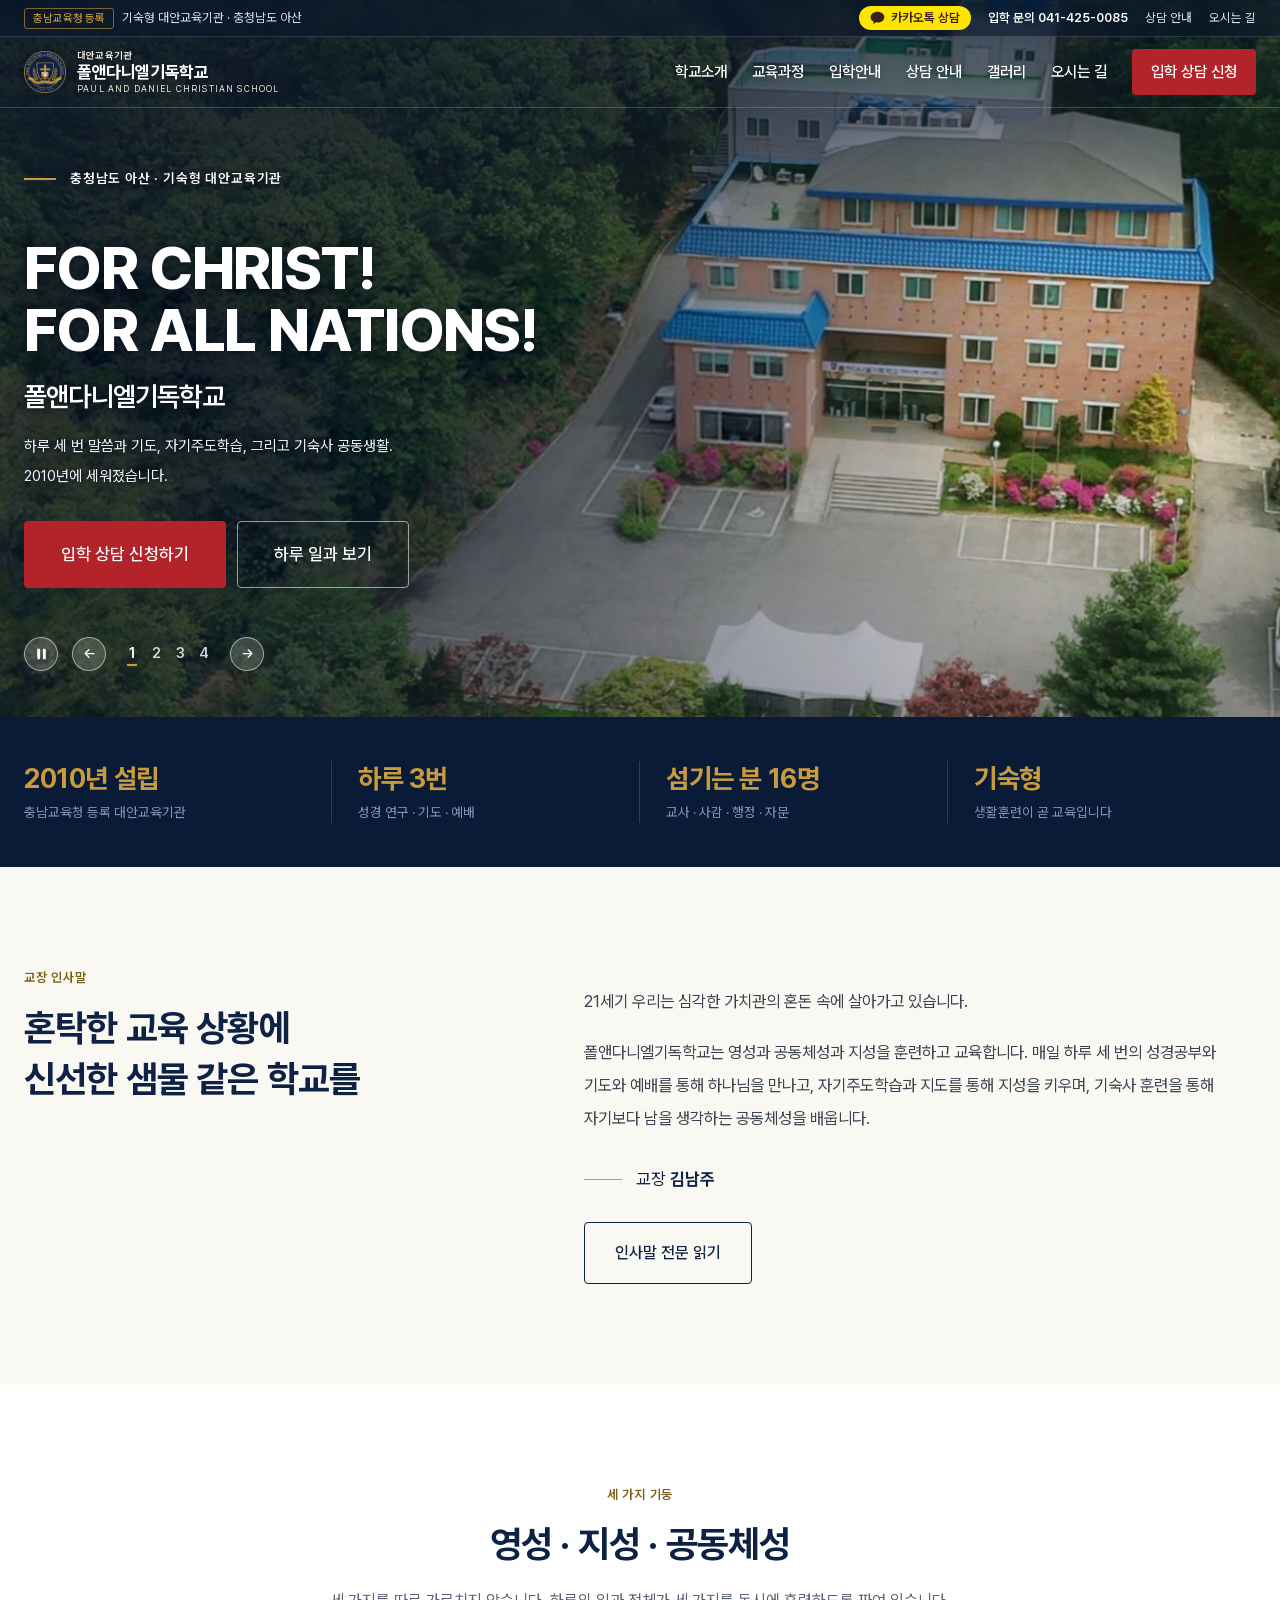
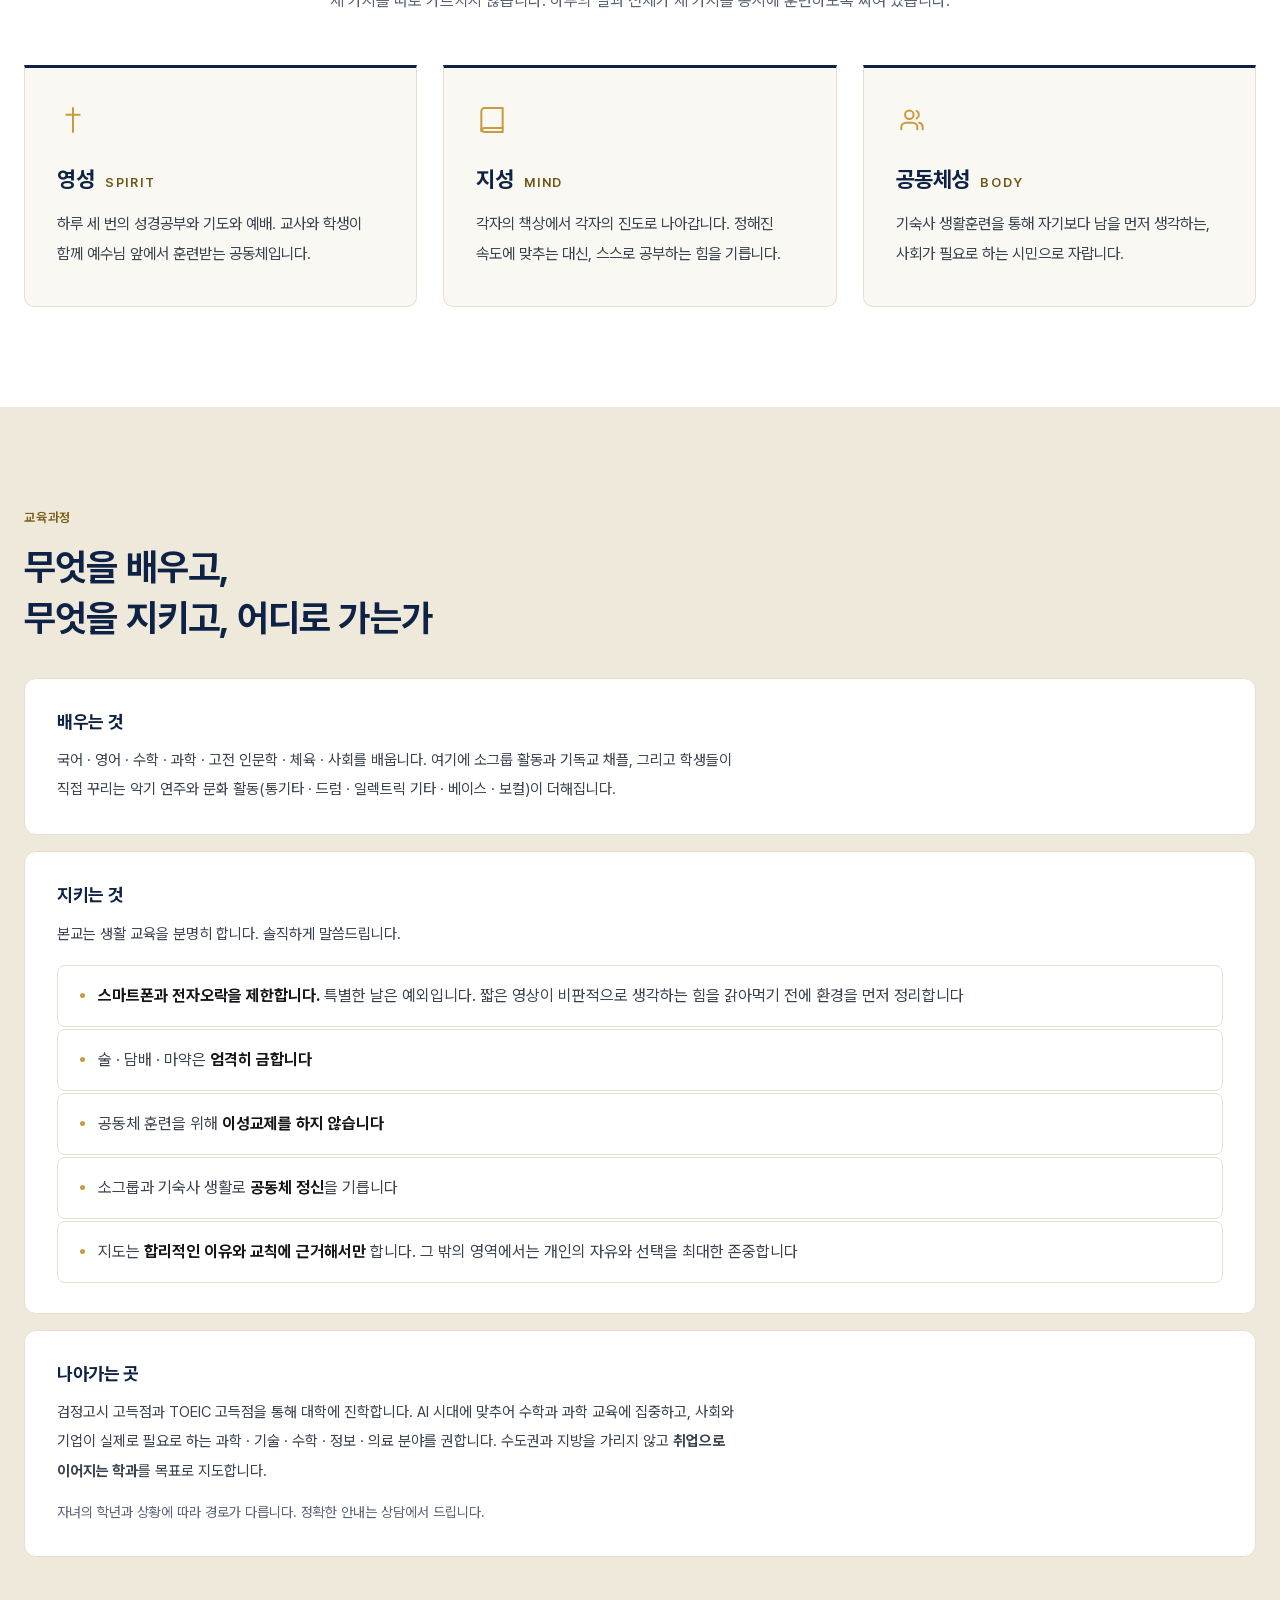
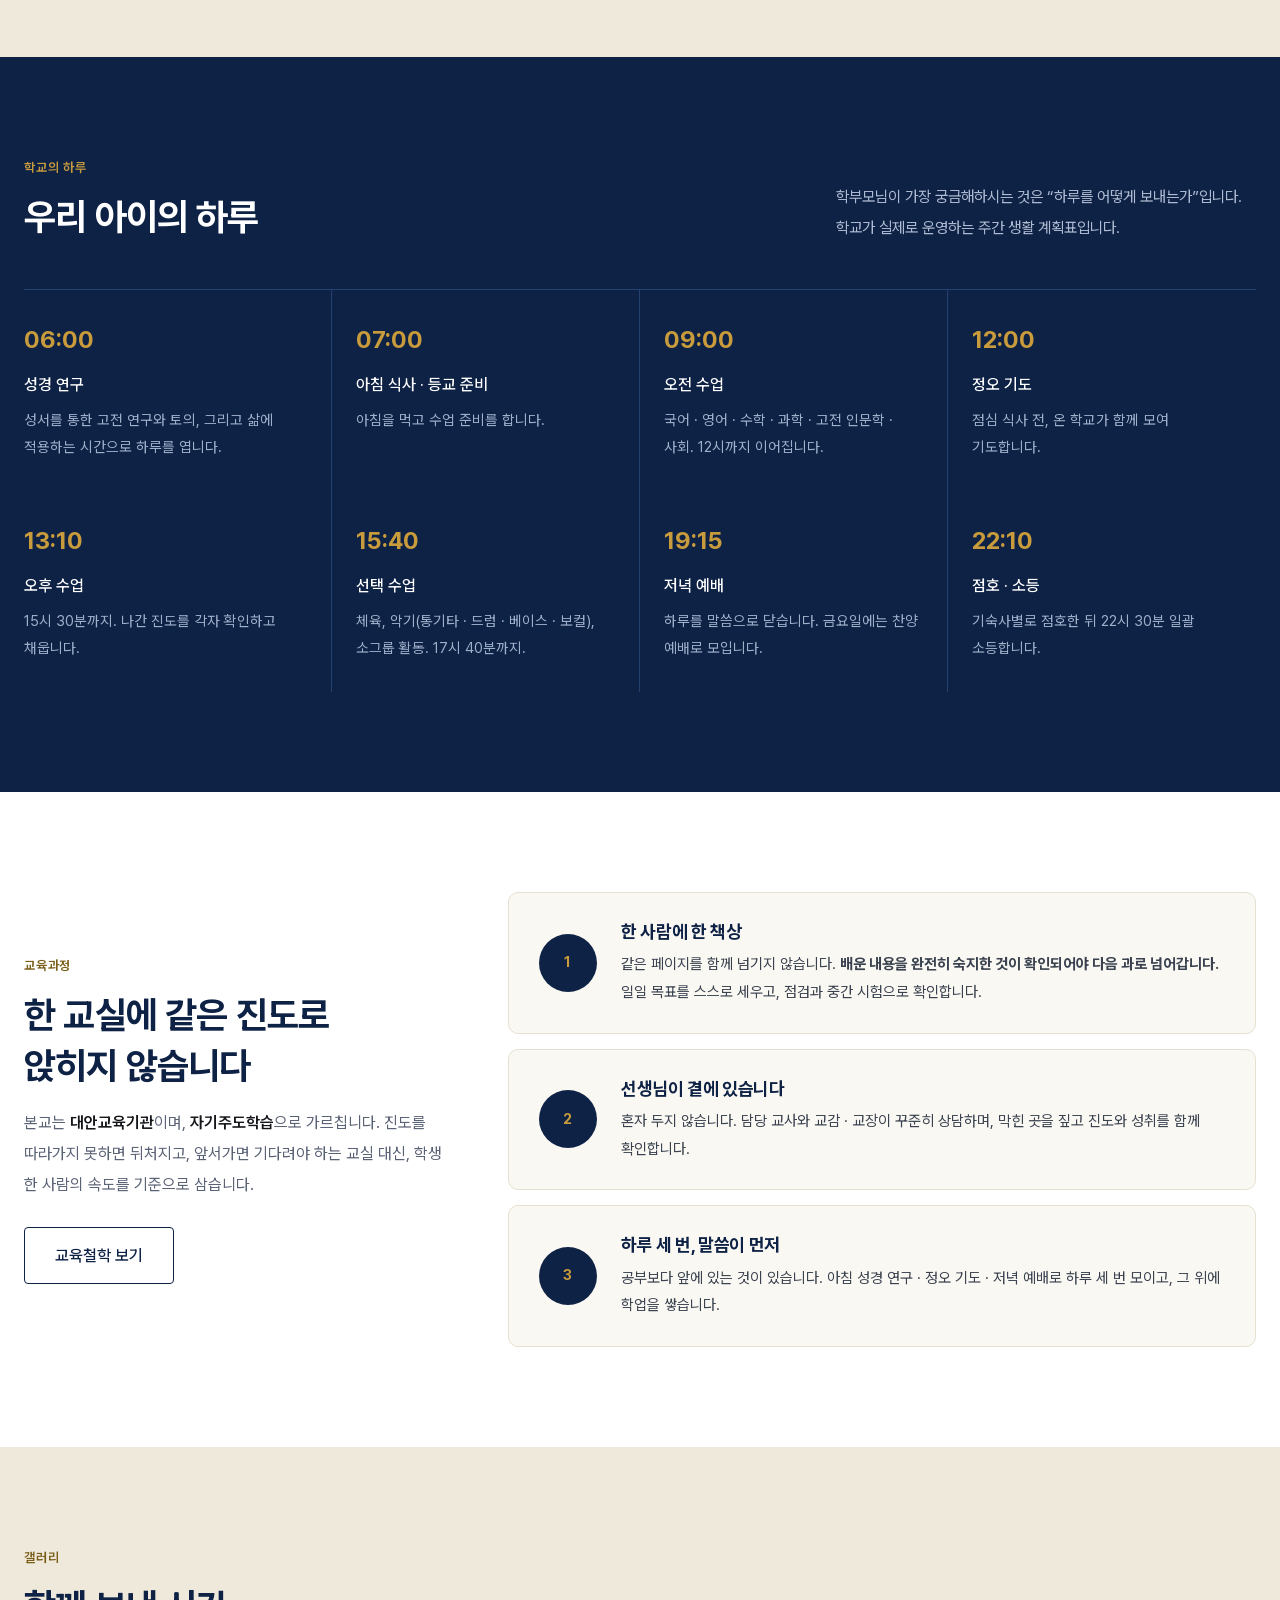
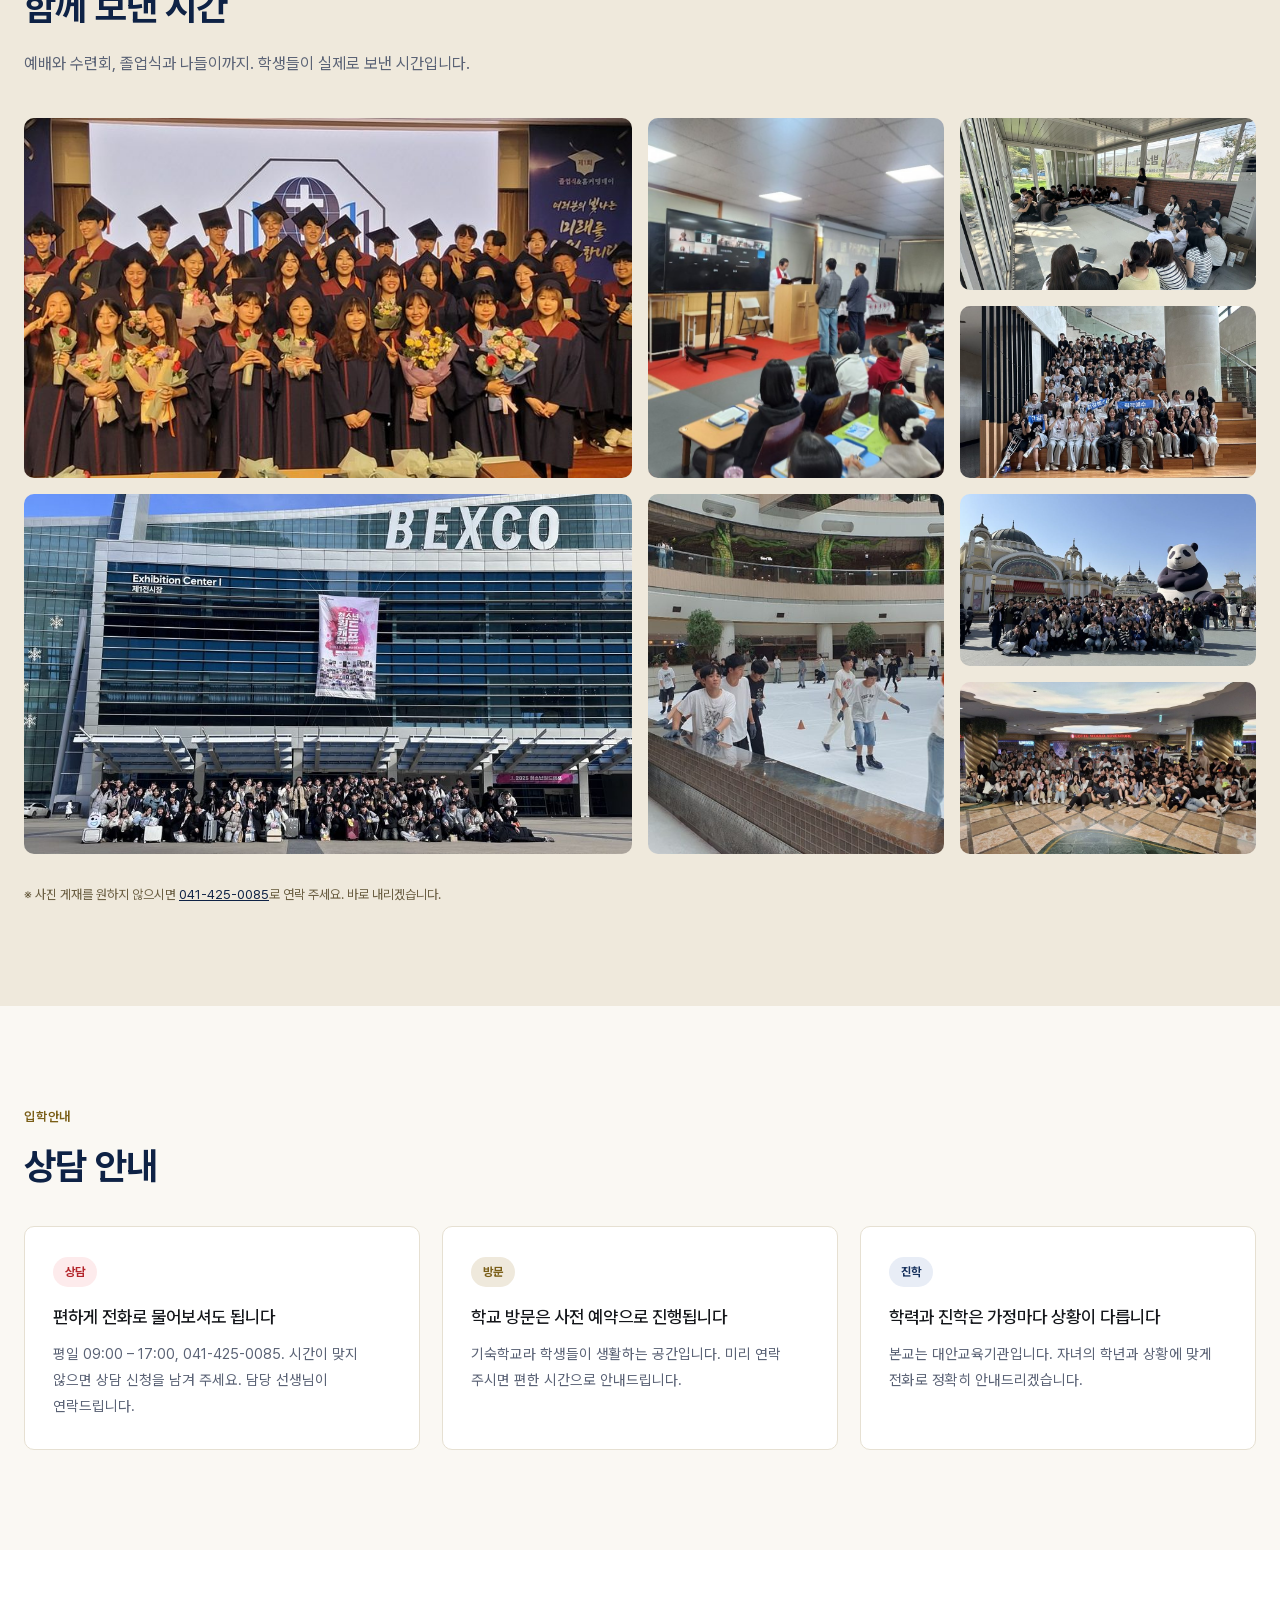
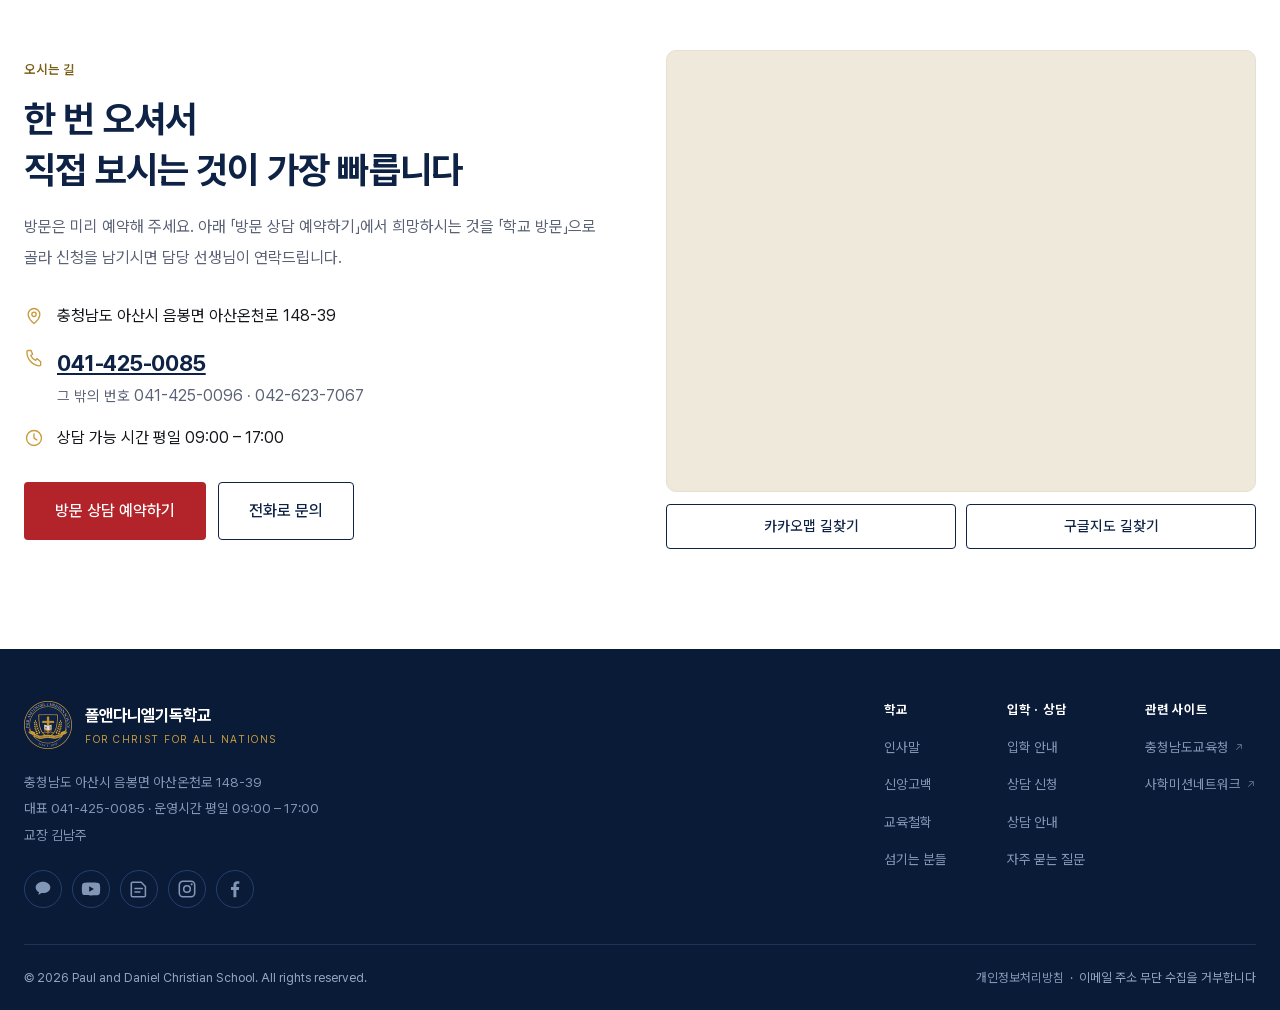
==== commit 308553de: "첫 화면 사진을 잘리지 않은 원본으로 — 원본 위에 틀을 얹어 고르게 학교 지적: "사진을 더 내리고 싶은데 원본 사진에 있는 그대로에서 정할 수 있게. 이미 잘려 있는 상황이라 " ====
--- a/index.html
+++ b/index.html
@@ -8,9 +8,9 @@
 <meta property="og:type" content="website">
 <meta property="og:title" content="폴앤다니엘기독학교">
 <meta property="og:description" content="충남 아산의 기숙형 기독 대안교육기관. 하루 세 번 말씀과 기도, 자기주도학습, 기숙사 공동생활.">
-<meta property="og:image" content="https://www.pdcs.kr/assets/img/hero-aerial.jpg">
-<meta property="og:image:width" content="2000">
-<meta property="og:image:height" content="872">
+<meta property="og:image" content="https://www.pdcs.kr/assets/img/slide1-aerial.jpg">
+<meta property="og:image:width" content="2273">
+<meta property="og:image:height" content="1277">
 <meta property="og:site_name" content="폴앤다니엘기독학교">
 <meta property="og:locale" content="ko_KR">
 <link rel="canonical" href="https://www.pdcs.kr/">
@@ -19,7 +19,9 @@
 <link rel="icon" href="assets/img/favicon-64.png" sizes="64x64">
 <link rel="apple-touch-icon" href="assets/img/apple-touch-icon.png">
 <script>document.documentElement.className += ' js';</script>
-<link rel="stylesheet" href="assets/css/style.css?v=cb8707c1">
+<link rel="stylesheet" href="assets/css/style.css?v=9fa08b82">
+<!-- 히어로 사진 위치 — 학교가 GitHub 웹에서 직접 고치는 파일이라 해시를 붙이지 않는다(bump.sh 를 안 거친다) -->
+<link rel="stylesheet" href="assets/css/hero-position.css">
 </head>
 <body>
 <a class="skip-link" href="#main">본문 바로가기</a>
@@ -68,10 +70,10 @@
 
   <section class="hero">
     <div class="hero__media" aria-hidden="true">
-      <div class="hero__slide is-active"><picture><source media="(max-width: 700px)" srcset="assets/img/hero-aerial-m.jpg"><img src="assets/img/hero-aerial.jpg" alt="" fetchpriority="high" width="2000" height="872"></picture></div>
-      <div class="hero__slide"><img data-src="assets/img/hero-main.jpg" alt="" width="2400" height="1000"></div>
-      <div class="hero__slide"><img data-src="assets/img/hero-nature.jpg" alt="" width="2400" height="1000"></div>
-      <div class="hero__slide"><img data-src="assets/img/hero-dorm.jpg" alt="" width="2400" height="1000"></div>
+      <div class="hero__slide is-active"><picture><source media="(max-width: 700px)" srcset="assets/img/slide1-aerial-m.jpg"><img src="assets/img/slide1-aerial.jpg" alt="" fetchpriority="high" width="2273" height="1277"></picture></div>
+      <div class="hero__slide"><img data-src="assets/img/slide2-main.jpg" alt="" width="2000" height="1126"></div>
+      <div class="hero__slide"><img data-src="assets/img/slide3-court.jpg" alt="" width="2000" height="1126"></div>
+      <div class="hero__slide"><img data-src="assets/img/slide4-dorm.jpg" alt="" width="2000" height="1126"></div>
     </div>
     <div class="hero__veil" aria-hidden="true"></div>
     <div class="wrap">
--- a/assets/css/style.css
+++ b/assets/css/style.css
@@ -382,25 +382,41 @@
    스크롤 효과는 사진을 아래로만 민다(main.js: translateY(+0.26 x 스크롤)).
    그래서 위쪽 틈은 늘 화면 밖이고, 여유분은 아래에만 있으면 된다.
    높이는 112% 그대로라 가로 구도(32% 등)의 계산은 바뀌지 않는다 */
-.hero__slide { position: absolute; inset: 0; opacity: 0; transition: opacity 1.4s var(--ease); }
+.hero__slide { position: absolute; inset: 0; overflow: hidden; opacity: 0; transition: opacity 1.4s var(--ease); }
 .hero__slide.is-active { opacity: 1; }
-.hero__slide img { width: 100%; height: 100%; object-fit: cover; filter: contrast(1.05) saturate(1.04); }
+.hero__slide img {
+  /* 위치(--x · --y, 0~100)와 확대(--z, 1 = 꽉 맞춤)는 assets/css/hero-position.css 에서 온다.
+     확대하면 사진 상자를 z 배로 키우고, 넘친 만큼을 --x · --y 비율로 옮긴다.
+     z = 1 이면 예전 object-position 과 똑같다. z 를 키우면 사진이 꽉 차 있던 방향으로도 움직일 수 있다
+     (학교 지적: "세로 조정이 안 되거나 가로 조절이 안 되는 데가 있다") */
+  position: absolute;
+  width: calc(var(--z, 1) * 100%); height: calc(var(--z, 1) * 100%);
+  max-width: none;   /* 전체 img 규칙의 max-width: 100% 가 확대한 가로만 막아 오른쪽에 빈 곳이 생겼다 */
+  /* 확대한 상자는 슬라이드 밖으로 넘친다 — .hero__slide 의 overflow: hidden 이 자른다.
+     없으면 휴대폰(사진 칸 74vw)에서 사진이 아래 글자 칸까지 흘러내렸다 */
+  left: calc((1 - var(--z, 1)) * var(--x, 50) * 1%);
+  top: calc((1 - var(--z, 1)) * var(--y, 50) * 1%);
+  object-fit: cover; object-position: calc(var(--x, 50) * 1%) calc(var(--y, 50) * 1%);
+  filter: contrast(1.05) saturate(1.04);
+}
 .hero__slide picture { display: block; width: 100%; height: 100%; }
 /* 항공샷 기준점 — 폭마다 다르다(1001px 이상 32% · 701~1000px 52% · 700px 이하 70%).
    좁은 화면에서는 건물 중심으로 미리 세로로 자른 사진을 따로 내려보낸다 (picture) */
-.hero__slide:nth-child(1) img { object-position: 32% 50%; }
+/* 위치 · 확대 값은 assets/css/hero-position.css 에 있다(학교가 hero-tuner.html 로 직접 고른다). 괄호 안은 그 파일이 없을 때 쓰는 값 */
+.hero__slide:nth-child(1) img { --x: var(--hero1-pc-x, 35); --y: var(--hero1-pc-y, 48); --z: var(--hero1-pc-z, 1.46); }
 /* 32% 인 이유 — 70% 일 때는 건물이 화면 왼쪽(1280px 에서 x=362)으로 와서
    표어 FOR ALL NATIONS! (x=537 까지) 가 건물 벽 위에 얹혔다. 노트북에서 가장 심했다.
    너무 밀면(25%) 이번에는 건물 오른쪽 날개가 화면 밖으로 잘린다.
    양쪽을 다 만족하는 구간은 좁다. 1080px 에서 0.260~0.385 로 가장 좁고,
    그 구간 안에 드는 값이 1080~2400px 전체를 만족시킨다. 그래서 0.32 다.
    check.py 가 폭마다 실제로 재서 잡는다 — 눈대중으로 고치지 말 것 */
-.hero__slide:nth-child(2) img { object-position: 28% 50%; }
+.hero__slide:nth-child(2) img { --x: var(--hero2-pc-x, 28); --y: var(--hero2-pc-y, 14); --z: var(--hero2-pc-z, 1.35); }
 /* 2번 본관 정면 — 건물이 원본 가로 23~70% 에 있다(격자로 실측).
    78% 이던 때는 화면이 오른쪽 나무·전봇대·주차 차량 쪽으로 밀려,
    건물 왼쪽 날개가 화면 밖으로 잘리고 현관이 표어 밑에 깔렸다.
    28% 면 1021~2400px 에서 건물이 통째로 들어온다(1024px 이 가장 빠듯하다. 14% 면 거기서 잘렸다) */
-.hero__slide:nth-child(3) img { object-position: 66% 48%; }
+.hero__slide:nth-child(3) img { --x: var(--hero3-pc-x, 66); --y: var(--hero3-pc-y, 0); --z: var(--hero3-pc-z, 1.35); }
+.hero__slide:nth-child(4) img { --x: var(--hero4-pc-x, 50); --y: var(--hero4-pc-y, 21); --z: var(--hero4-pc-z, 1.35); }
 .hero__slide.is-active img { animation: kenBurns 9s ease-out forwards; transform-origin: 50% 0; }
 /* 확대 기준점을 위쪽 가운데로 둔다. 가운데를 기준으로 키우면 지붕이 4% 더 잘린다 */
 
@@ -1077,8 +1093,10 @@
   /* 이 구간은 사진이 가장 심하게 잘려 건물이 화면을 꽉 채운다.
      기준점을 오른쪽으로 더 밀어야 건물 오른쪽 날개가 화면 안에 남는다
      710~1000px 전 구간이 겹치는 허용 구간은 0.494~0.547 뿐이다 — 계산으로 구했다 */
-  .hero__slide:nth-child(1) img { object-position: 52% 50%; }
-  .hero__slide:nth-child(2) img { object-position: 42% 50%; }   /* 0.36~0.49 사이라야 본관이 안 잘린다 */
+  .hero__slide:nth-child(1) img { --x: var(--hero1-tab-x, 49); --y: var(--hero1-tab-y, 48); --z: var(--hero1-tab-z, 1.46); }
+  .hero__slide:nth-child(2) img { --x: var(--hero2-tab-x, 42); --y: var(--hero2-tab-y, 14); --z: var(--hero2-tab-z, 1.35); }   /* 0.36~0.49 사이라야 본관이 안 잘린다 */
+  .hero__slide:nth-child(3) img { --x: var(--hero3-tab-x, 66); --y: var(--hero3-tab-y, 0); --z: var(--hero3-tab-z, 1.35); }
+  .hero__slide:nth-child(4) img { --x: var(--hero4-tab-x, 50); --y: var(--hero4-tab-y, 21); --z: var(--hero4-tab-z, 1.35); }
   /* 표어를 세 줄로 접는다. 한 줄이 짧아지는 만큼 건물이 들어설 자리가 생긴다.
      글자를 건물 아래로 내리는 방법도 해 봤지만, 건물이 히어로 높이의 48%까지
      내려와 있어 남는 아래쪽에 글자가 들어가지 않는다(계산으로 확인) */
@@ -1094,7 +1112,7 @@
   .hero__veil::before { background: linear-gradient(180deg, rgba(8, 20, 42, .66) 0, rgba(8, 20, 42, .56) 106px, rgba(8, 20, 42, .16) 26%, rgba(8, 20, 42, .44) 52%, rgba(8, 20, 42, .72) 78%, rgba(8, 20, 42, .84) 100%); }
 }
 
-/* 휴대폰 세로 컷(hero-aerial-m.jpg)은 건물 중심으로 미리 잘라 둔 사진이라 기준점이 다르다.
+/* 휴대폰은 같은 원본을 줄인 사본(slide1-aerial-m.jpg)을 받는다 — 비율이 같아 x · y · z 의 뜻도 같다.
    <picture> 가 이 사진을 실제로 내려보내는 폭(700px 이하)에서만 걸어야 한다.
    한때 860px 이하에 걸어 두었더니, 가로 사진이 내려가는 701~860px 구간에서
    건물이 왼쪽으로 끌려와 표어 위에 얹혔다 */
@@ -1115,9 +1133,11 @@
   /* 사진 번호는 사진 위에 바로 얹힌다. 4번(흰 외벽 기숙사)은 아래쪽이 밝아
      번호가 2.3:1 로 묻혔다. 받침을 깔아 어떤 사진 위에서도 읽히게 한다 */
   .hero__nums { background: rgba(8, 20, 42, .72); border-radius: 999px; padding: 7px 13px; }
-  /* 1번은 건물 중심 세로 컷(hero-aerial-m.jpg). 위쪽을 기준으로 지붕부터 앞마당까지 */
-  .hero__slide:nth-child(1) img { object-position: 50% 6%; }
-  .hero__slide:nth-child(2) img { object-position: 42% 50%; }
+  /* 휴대폰 1번은 확대(z ≈ 2)해 건물 중심으로 보여 준다 — 예전 세로 컷과 같은 범위 */
+  .hero__slide:nth-child(1) img { --x: var(--hero1-mob-x, 62); --y: var(--hero1-mob-y, 32); --z: var(--hero1-mob-z, 2.05); }
+  .hero__slide:nth-child(2) img { --x: var(--hero2-mob-x, 42); --y: var(--hero2-mob-y, 14); --z: var(--hero2-mob-z, 1.35); }
+  .hero__slide:nth-child(3) img { --x: var(--hero3-mob-x, 66); --y: var(--hero3-mob-y, 0); --z: var(--hero3-mob-z, 1.35); }
+  .hero__slide:nth-child(4) img { --x: var(--hero4-mob-x, 50); --y: var(--hero4-mob-y, 21); --z: var(--hero4-mob-z, 1.35); }
   .hero .btn { min-height: 52px; font-size: 15.5px; padding-left: 10px; padding-right: 10px; }
   .hero__actions { margin-top: 24px; flex-wrap: nowrap; }
   .hero__actions .btn { flex: 1 1 0; }
--- a/assets/css/hero-position.css
+++ b/assets/css/hero-position.css
@@ -0,0 +1,10 @@
+/* 메인 첫 화면(히어로) 사진 위치 — 이 파일만 고치면 된다.
+   값은 www.pdcs.kr/hero-tuner.html 에서 원본 위에 틀을 옮겨 보고 「값 복사」한 것을 통째로 붙여 넣는다.
+   사진은 잘리지 않은 원본이다(slide1~4). x · y: 0 = 원본의 왼쪽(위쪽) 끝을 화면에 맞춤, 100 = 오른쪽(아래쪽) 끝.
+   z: 확대(1 = 원본이 화면에 꽉 맞게 가장 넓게 보임, 클수록 가까이). pc: 1021px 이상 · tab: 701~1020px · mob: 700px 이하 */
+:root {
+  --hero1-pc-x: 35; --hero1-pc-y: 48; --hero1-pc-z: 1.46;  --hero1-tab-x: 49; --hero1-tab-y: 48; --hero1-tab-z: 1.46;  --hero1-mob-x: 62; --hero1-mob-y: 32; --hero1-mob-z: 2.05;
+  --hero2-pc-x: 28; --hero2-pc-y: 14; --hero2-pc-z: 1.35;  --hero2-tab-x: 42; --hero2-tab-y: 14; --hero2-tab-z: 1.35;  --hero2-mob-x: 42; --hero2-mob-y: 14; --hero2-mob-z: 1.35;
+  --hero3-pc-x: 66; --hero3-pc-y: 0; --hero3-pc-z: 1.35;  --hero3-tab-x: 66; --hero3-tab-y: 0; --hero3-tab-z: 1.35;  --hero3-mob-x: 66; --hero3-mob-y: 0; --hero3-mob-z: 1.35;
+  --hero4-pc-x: 50; --hero4-pc-y: 21; --hero4-pc-z: 1.35;  --hero4-tab-x: 50; --hero4-tab-y: 21; --hero4-tab-z: 1.35;  --hero4-mob-x: 50; --hero4-mob-y: 21; --hero4-mob-z: 1.35;
+}
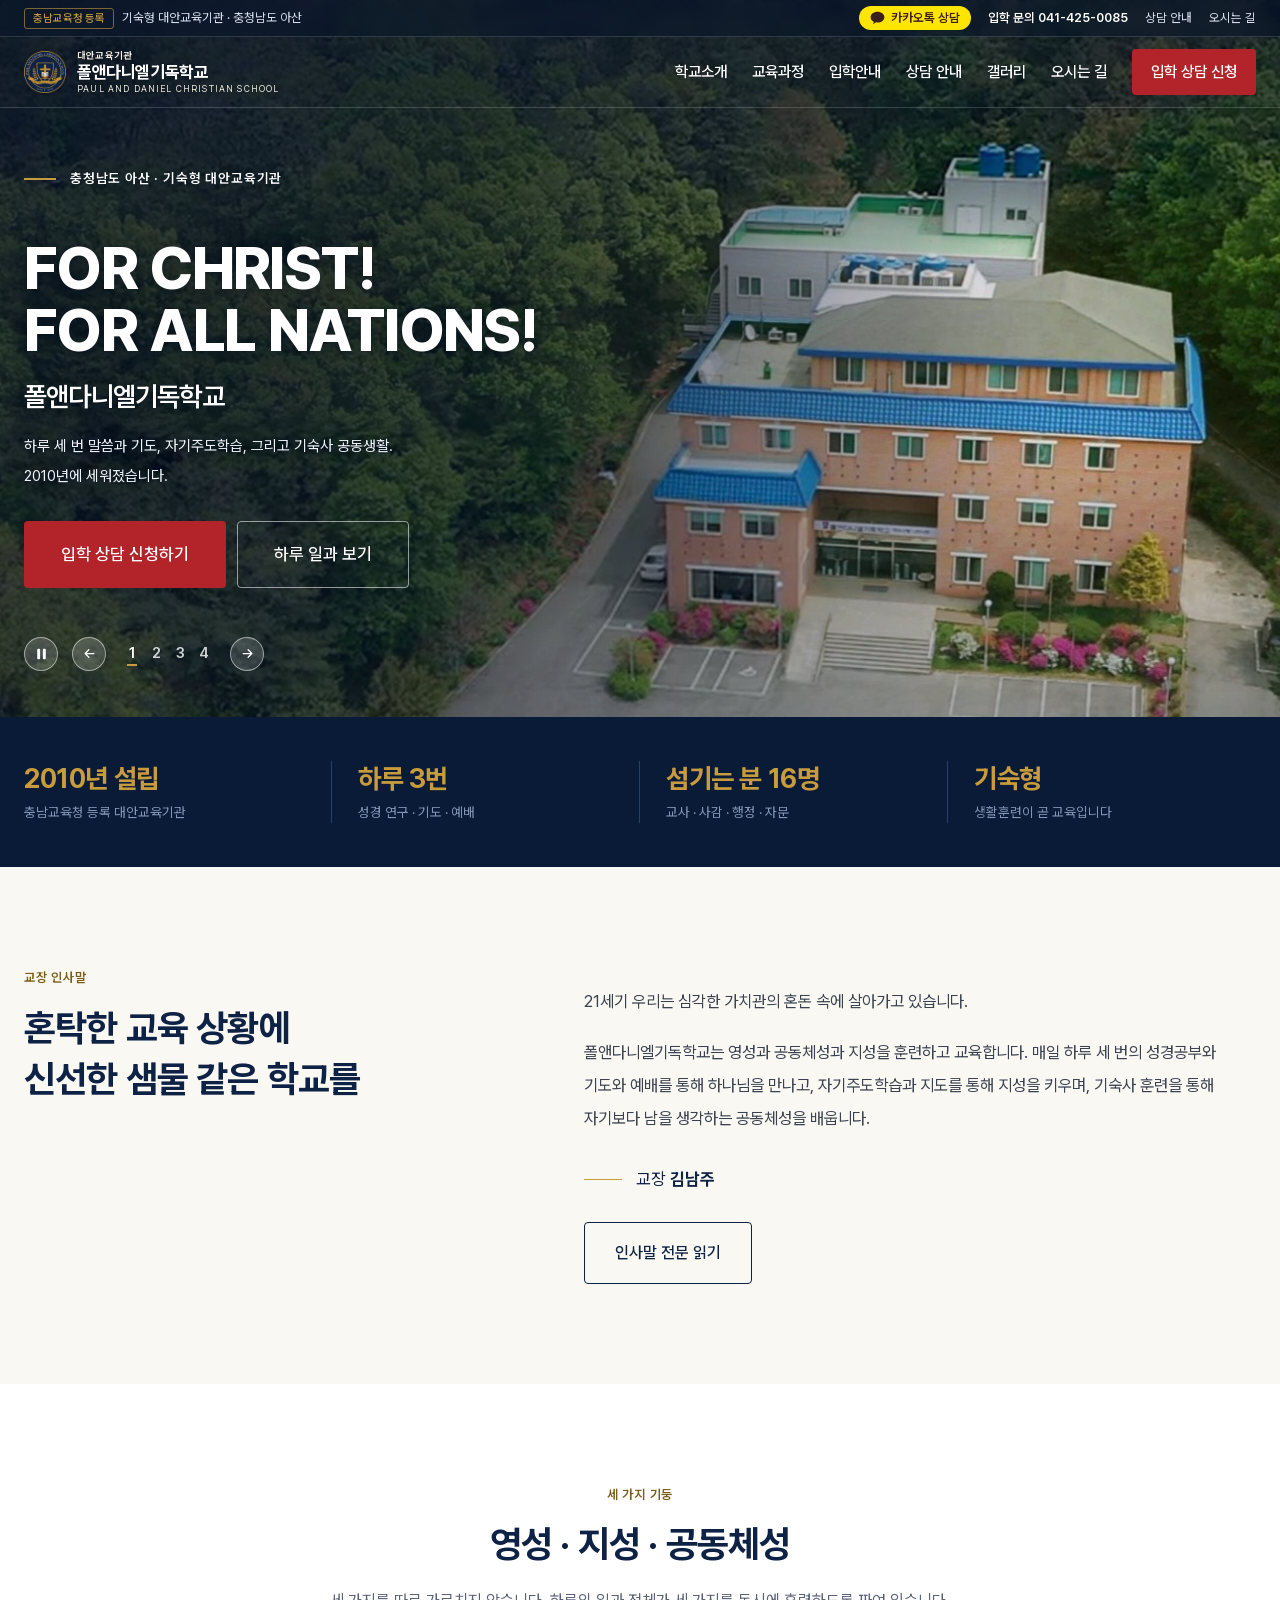
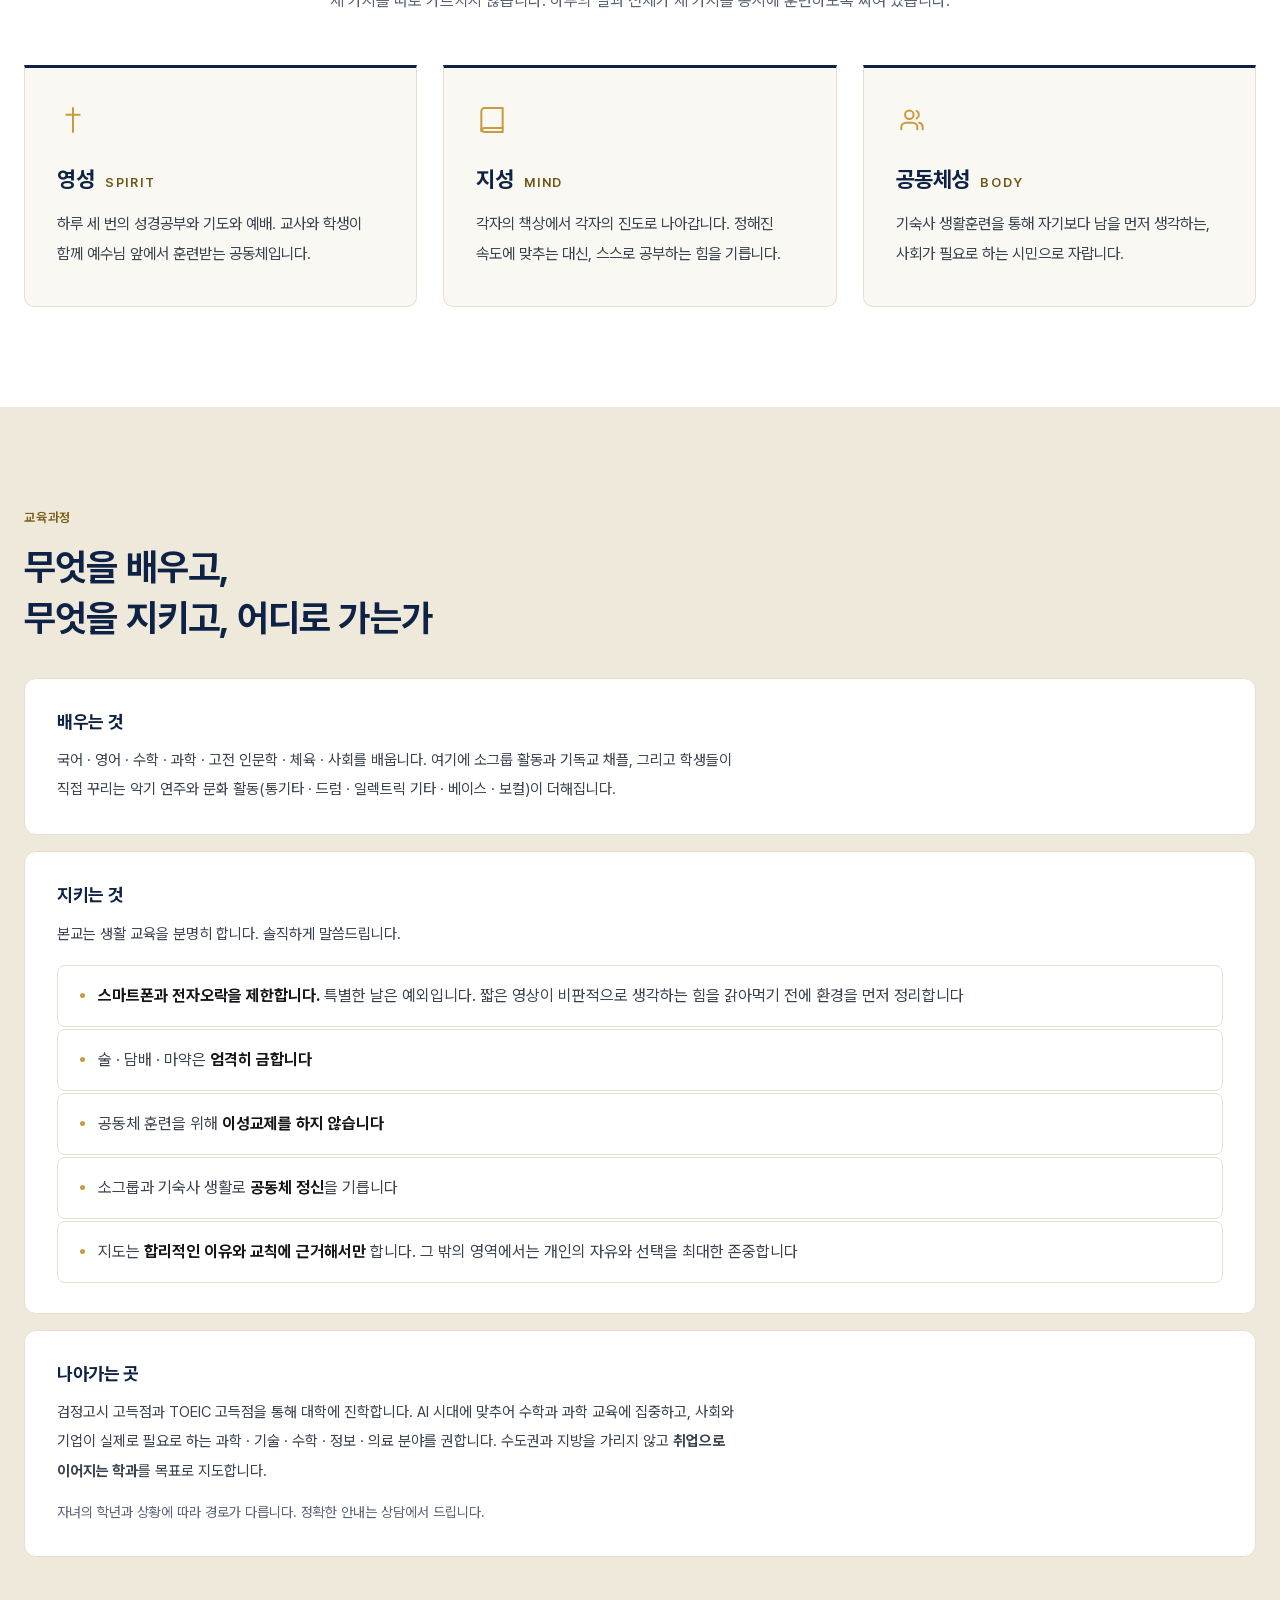
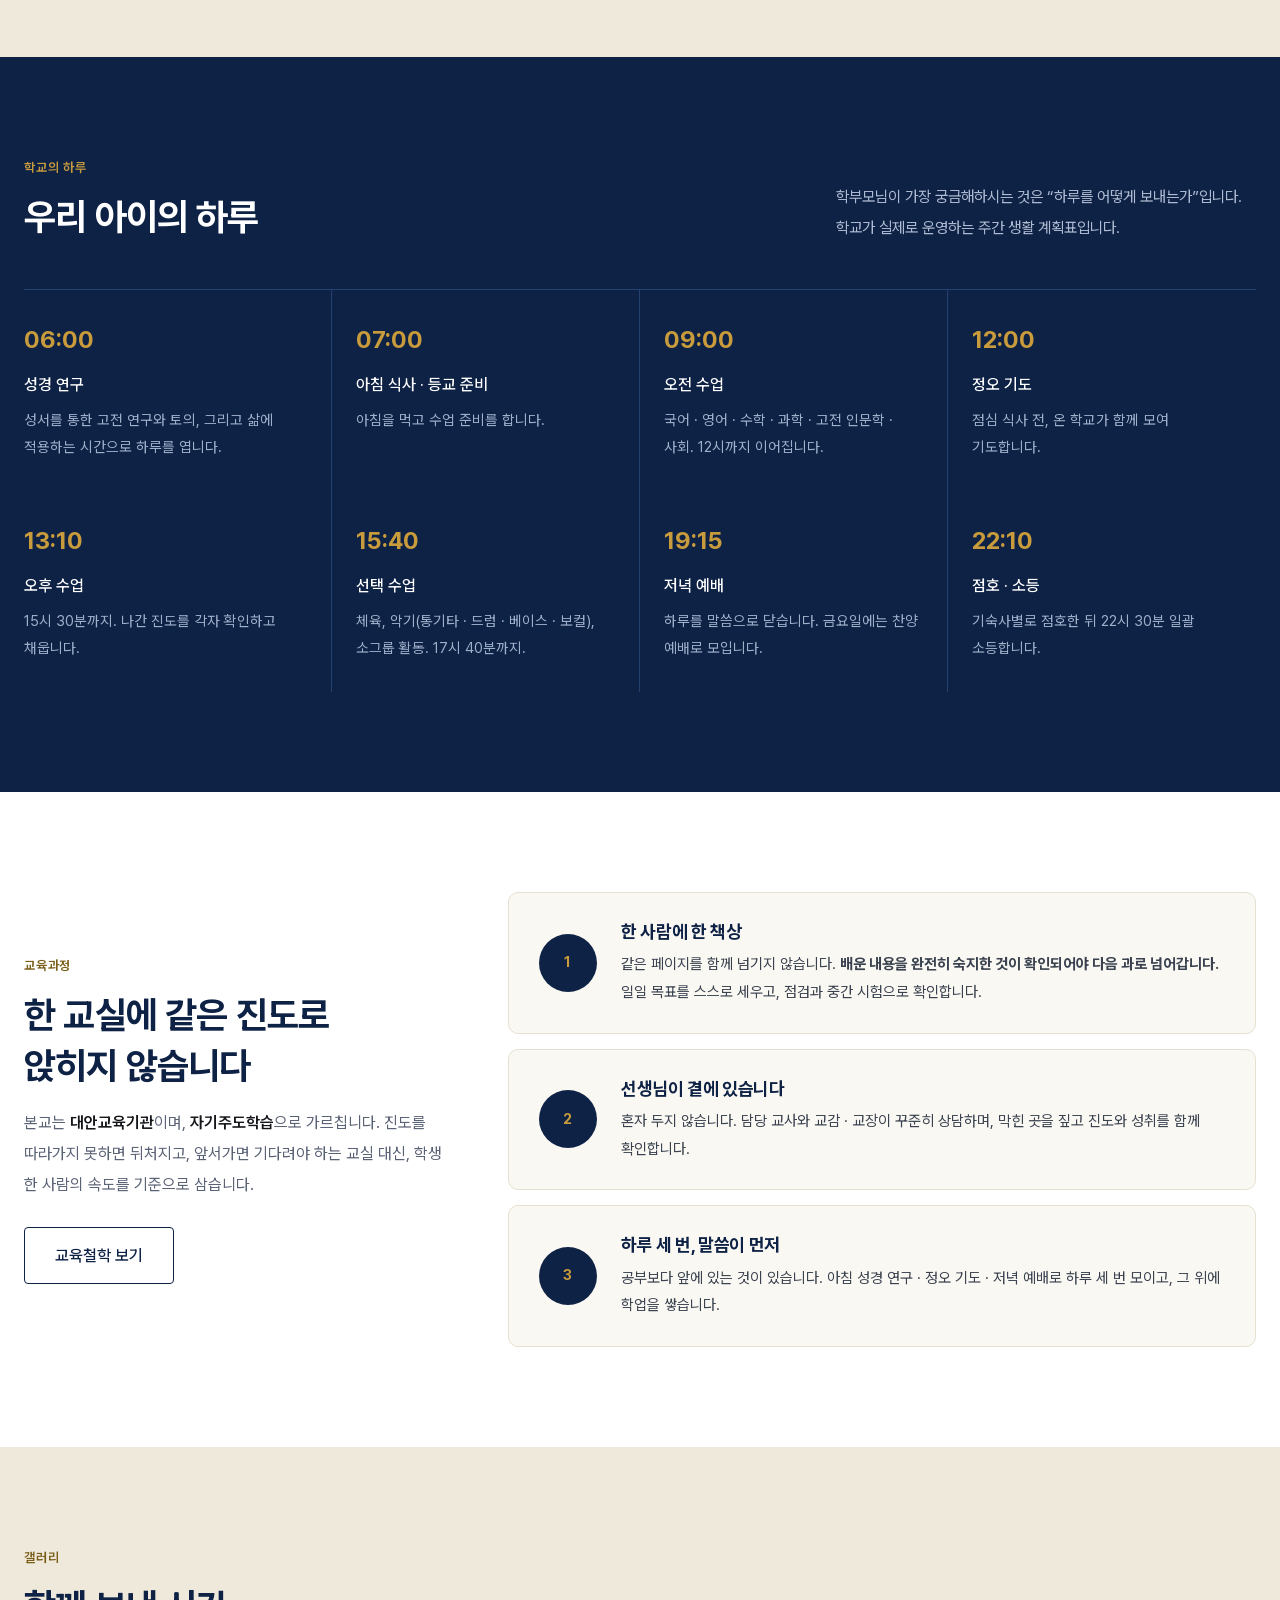
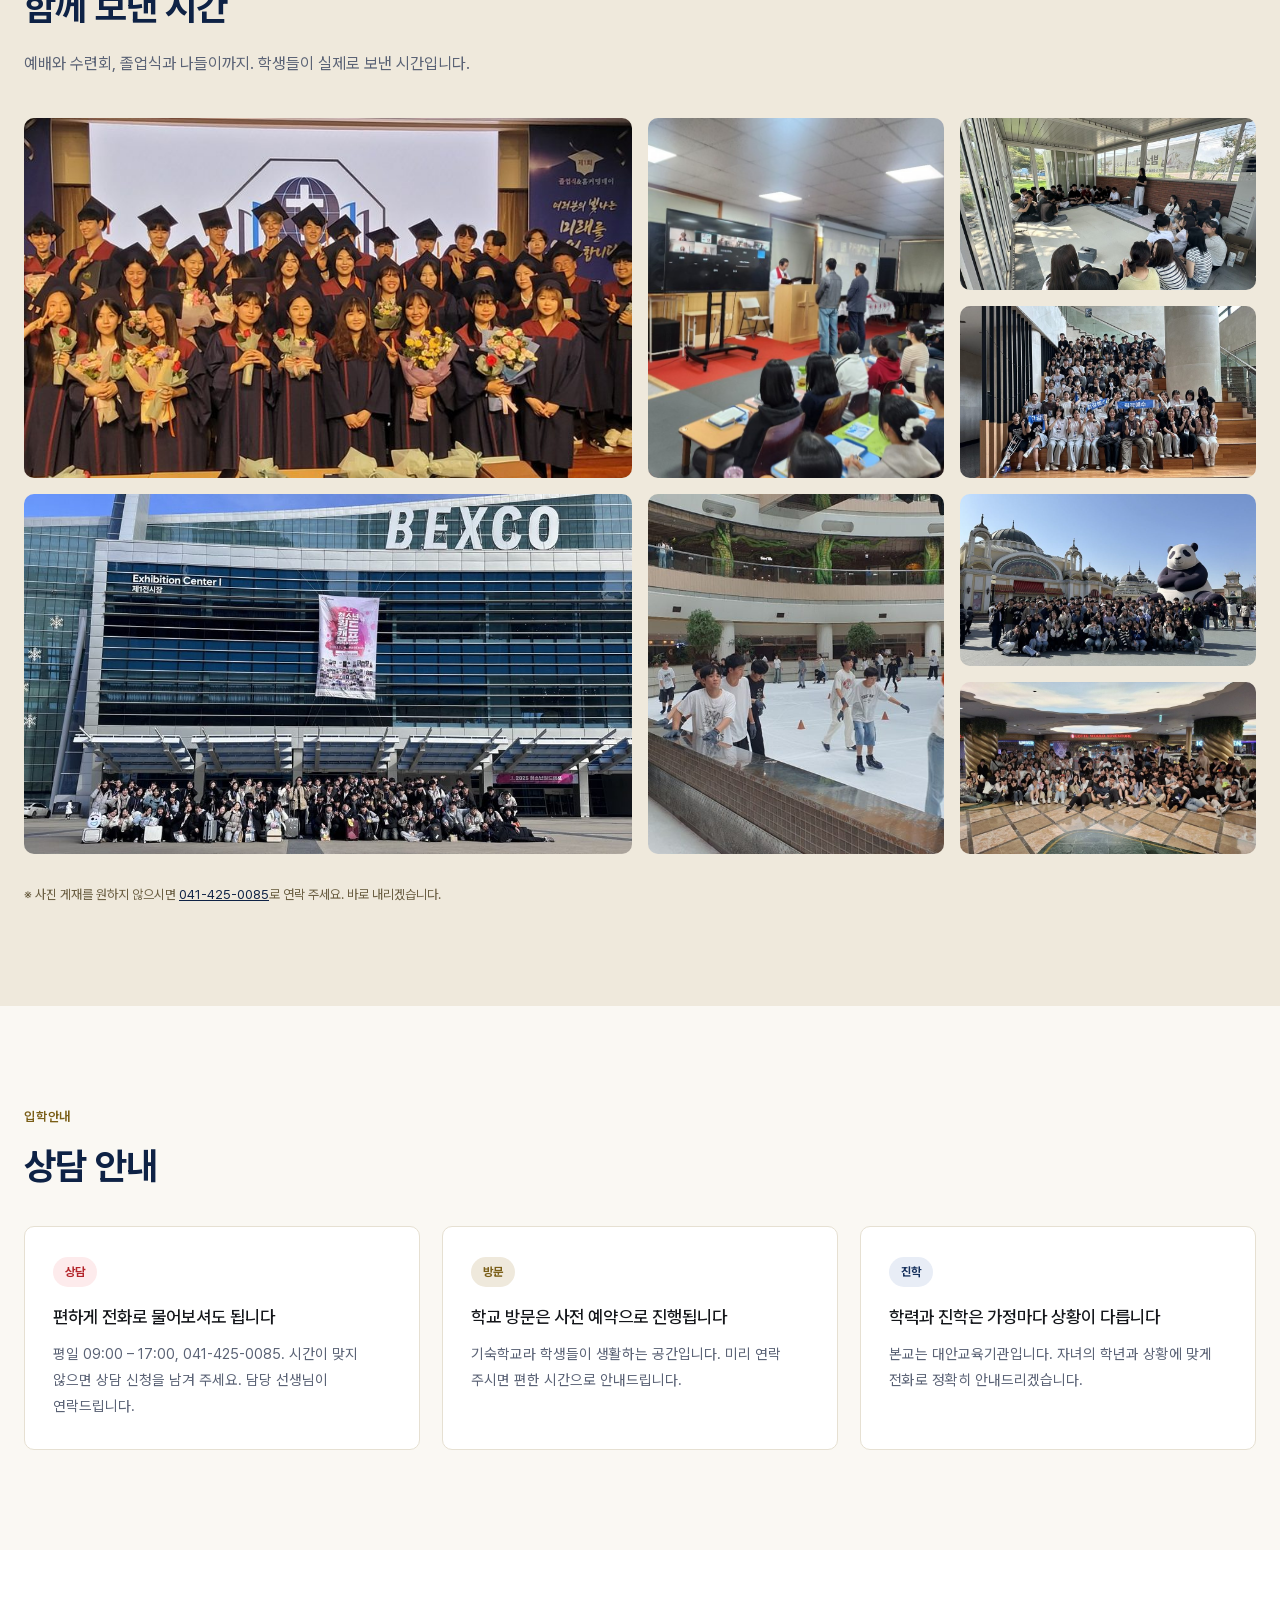
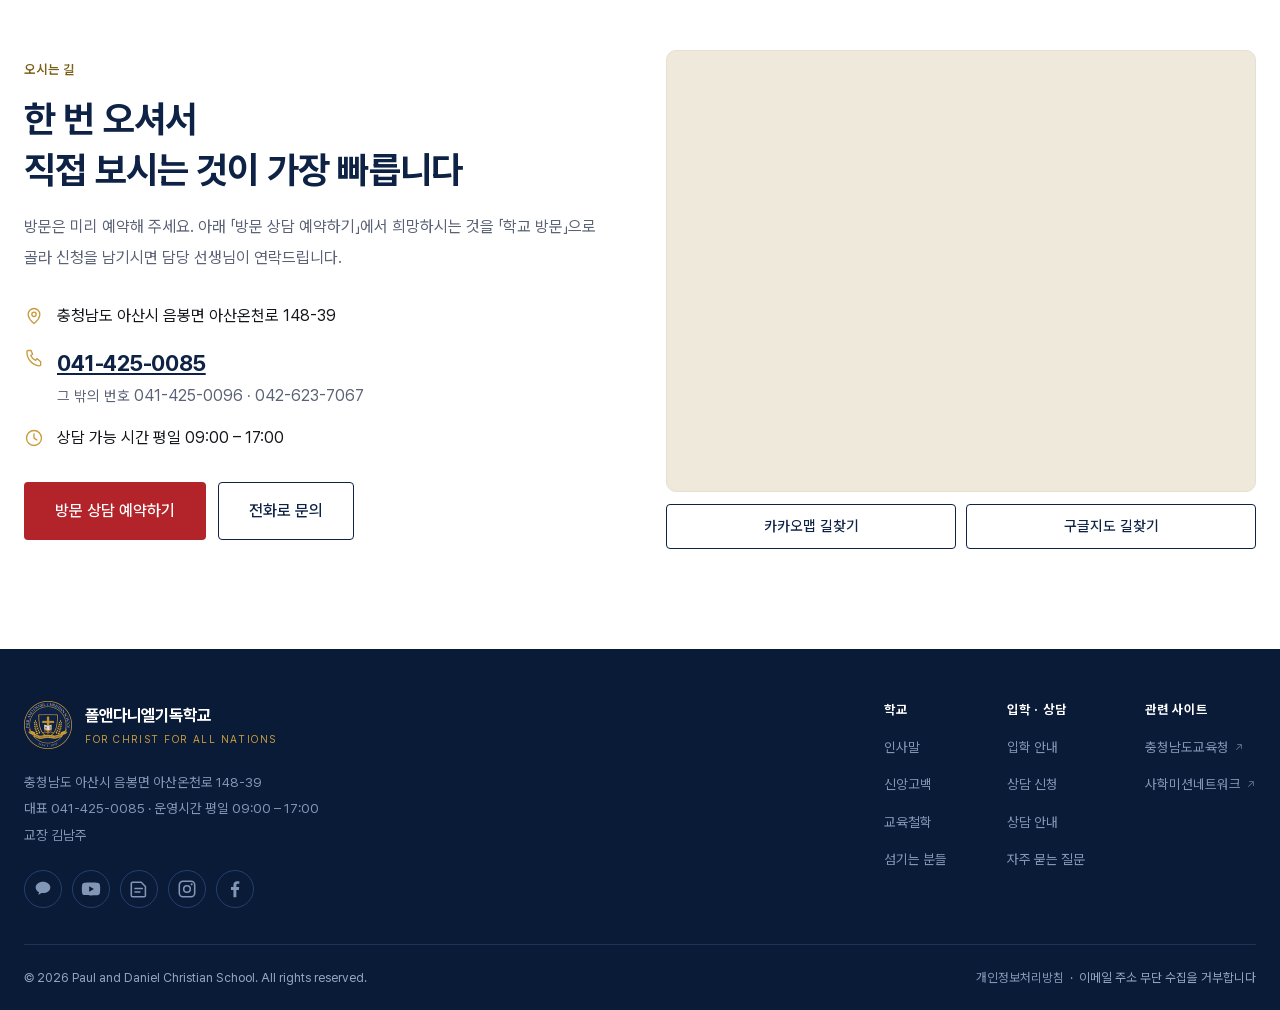
==== commit 2ccb4aa7: "첫 화면 사진 화질 — 재압축을 없애고 휴대폰에도 원본 크기를 학교 지적: "사진이 너무 저화질" 원본 1px 이 화면에서 몇 배로 늘어나는지 쟀다: 1366 노트북 1.0배, 1" ====
--- a/index.html
+++ b/index.html
@@ -19,7 +19,7 @@
 <link rel="icon" href="assets/img/favicon-64.png" sizes="64x64">
 <link rel="apple-touch-icon" href="assets/img/apple-touch-icon.png">
 <script>document.documentElement.className += ' js';</script>
-<link rel="stylesheet" href="assets/css/style.css?v=9fa08b82">
+<link rel="stylesheet" href="assets/css/style.css?v=e29b94c1">
 <!-- 히어로 사진 위치 — 학교가 GitHub 웹에서 직접 고치는 파일이라 해시를 붙이지 않는다(bump.sh 를 안 거친다) -->
 <link rel="stylesheet" href="assets/css/hero-position.css">
 </head>
@@ -70,7 +70,7 @@
 
   <section class="hero">
     <div class="hero__media" aria-hidden="true">
-      <div class="hero__slide is-active"><picture><source media="(max-width: 700px)" srcset="assets/img/slide1-aerial-m.jpg"><img src="assets/img/slide1-aerial.jpg" alt="" fetchpriority="high" width="2273" height="1277"></picture></div>
+      <div class="hero__slide is-active"><picture><img src="assets/img/slide1-aerial.jpg" alt="" fetchpriority="high" width="2273" height="1277"></picture></div>
       <div class="hero__slide"><img data-src="assets/img/slide2-main.jpg" alt="" width="2000" height="1126"></div>
       <div class="hero__slide"><img data-src="assets/img/slide3-court.jpg" alt="" width="2000" height="1126"></div>
       <div class="hero__slide"><img data-src="assets/img/slide4-dorm.jpg" alt="" width="2000" height="1126"></div>
--- a/assets/css/style.css
+++ b/assets/css/style.css
@@ -1112,7 +1112,7 @@
   .hero__veil::before { background: linear-gradient(180deg, rgba(8, 20, 42, .66) 0, rgba(8, 20, 42, .56) 106px, rgba(8, 20, 42, .16) 26%, rgba(8, 20, 42, .44) 52%, rgba(8, 20, 42, .72) 78%, rgba(8, 20, 42, .84) 100%); }
 }
 
-/* 휴대폰은 같은 원본을 줄인 사본(slide1-aerial-m.jpg)을 받는다 — 비율이 같아 x · y · z 의 뜻도 같다.
+/* 휴대폰도 컴퓨터와 같은 원본 파일을 받는다 — 줄인 사본(1400px)을 보내던 때 아이폰에서 2.3배로 늘어나 흐렸다.
    <picture> 가 이 사진을 실제로 내려보내는 폭(700px 이하)에서만 걸어야 한다.
    한때 860px 이하에 걸어 두었더니, 가로 사진이 내려가는 701~860px 구간에서
    건물이 왼쪽으로 끌려와 표어 위에 얹혔다 */
--- a/assets/css/hero-position.css
+++ b/assets/css/hero-position.css
@@ -1,10 +1,10 @@
 /* 메인 첫 화면(히어로) 사진 위치 — 이 파일만 고치면 된다.
-   값은 www.pdcs.kr/hero-tuner.html 에서 원본 위에 틀을 옮겨 보고 「값 복사」한 것을 통째로 붙여 넣는다.
-   사진은 잘리지 않은 원본이다(slide1~4). x · y: 0 = 원본의 왼쪽(위쪽) 끝을 화면에 맞춤, 100 = 오른쪽(아래쪽) 끝.
-   z: 확대(1 = 원본이 화면에 꽉 맞게 가장 넓게 보임, 클수록 가까이). pc: 1021px 이상 · tab: 701~1020px · mob: 700px 이하 */
+   값은 www.pdcs.kr/hero-tuner.html 에서 사진을 움직여 보고 「값 복사」한 것을 통째로 붙여 넣는다.
+   x · y: 0 = 사진의 왼쪽(위쪽) 끝을 화면에 맞춤, 100 = 오른쪽(아래쪽) 끝. z: 확대(1 = 화면에 꽉 맞춤, 1.5 = 1.5배)
+   pc: 1021px 이상 · tab: 701~1020px · mob: 700px 이하 */
 :root {
-  --hero1-pc-x: 35; --hero1-pc-y: 48; --hero1-pc-z: 1.46;  --hero1-tab-x: 49; --hero1-tab-y: 48; --hero1-tab-z: 1.46;  --hero1-mob-x: 62; --hero1-mob-y: 32; --hero1-mob-z: 2.05;
-  --hero2-pc-x: 28; --hero2-pc-y: 14; --hero2-pc-z: 1.35;  --hero2-tab-x: 42; --hero2-tab-y: 14; --hero2-tab-z: 1.35;  --hero2-mob-x: 42; --hero2-mob-y: 14; --hero2-mob-z: 1.35;
-  --hero3-pc-x: 66; --hero3-pc-y: 0; --hero3-pc-z: 1.35;  --hero3-tab-x: 66; --hero3-tab-y: 0; --hero3-tab-z: 1.35;  --hero3-mob-x: 66; --hero3-mob-y: 0; --hero3-mob-z: 1.35;
-  --hero4-pc-x: 50; --hero4-pc-y: 21; --hero4-pc-z: 1.35;  --hero4-tab-x: 50; --hero4-tab-y: 21; --hero4-tab-z: 1.35;  --hero4-mob-x: 50; --hero4-mob-y: 21; --hero4-mob-z: 1.35;
+  --hero1-pc-x: 36; --hero1-pc-y: 5; --hero1-pc-z: 1.46;  --hero1-tab-x: 48; --hero1-tab-y: 3; --hero1-tab-z: 1.46;  --hero1-mob-x: 62; --hero1-mob-y: 22; --hero1-mob-z: 2.05;
+  --hero2-pc-x: 38; --hero2-pc-y: 17; --hero2-pc-z: 1.35;  --hero2-tab-x: 40; --hero2-tab-y: 7; --hero2-tab-z: 1.25;  --hero2-mob-x: 40; --hero2-mob-y: 8; --hero2-mob-z: 1.27;
+  --hero3-pc-x: 55; --hero3-pc-y: 10; --hero3-pc-z: 1.35;  --hero3-tab-x: 55; --hero3-tab-y: 0; --hero3-tab-z: 1.21;  --hero3-mob-x: 55; --hero3-mob-y: 18; --hero3-mob-z: 1.44;
+  --hero4-pc-x: 43; --hero4-pc-y: 20; --hero4-pc-z: 1.35;  --hero4-tab-x: 42; --hero4-tab-y: 9; --hero4-tab-z: 1.35;  --hero4-mob-x: 45; --hero4-mob-y: 4; --hero4-mob-z: 1.4;
 }
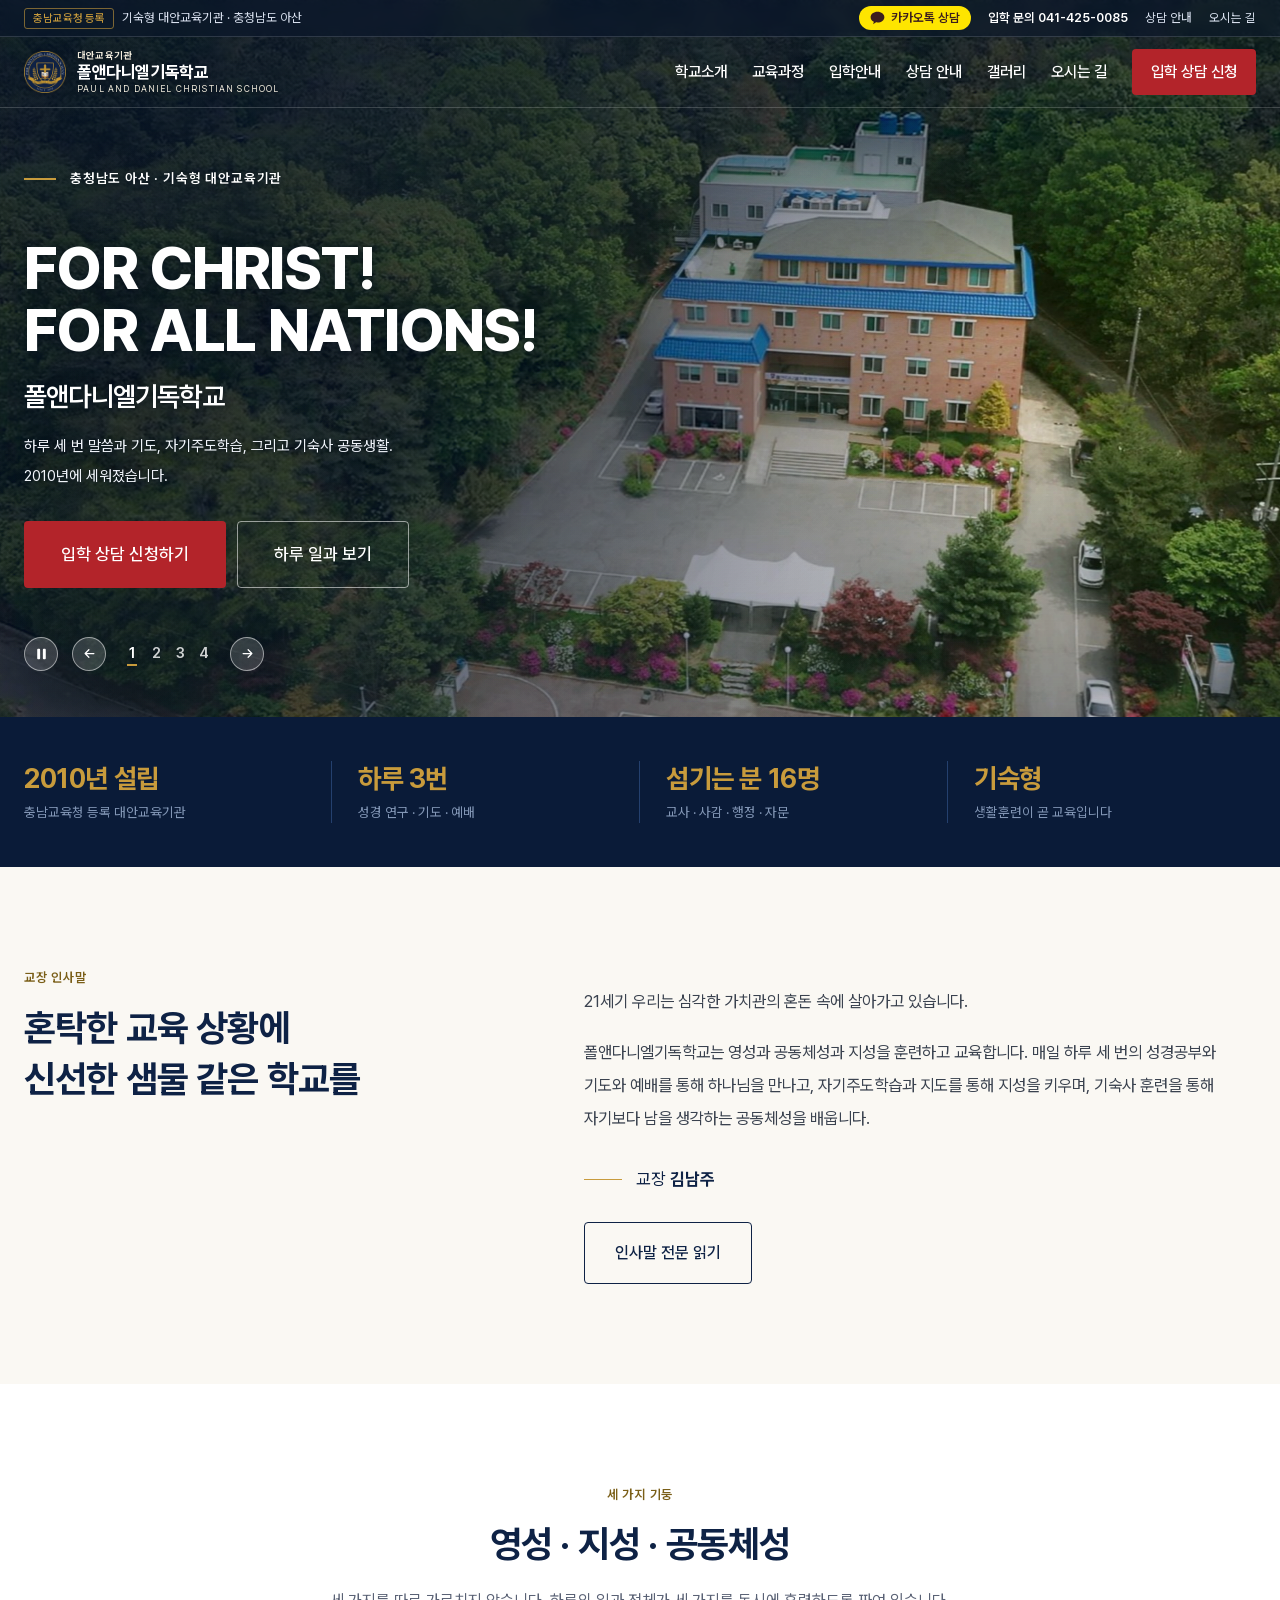
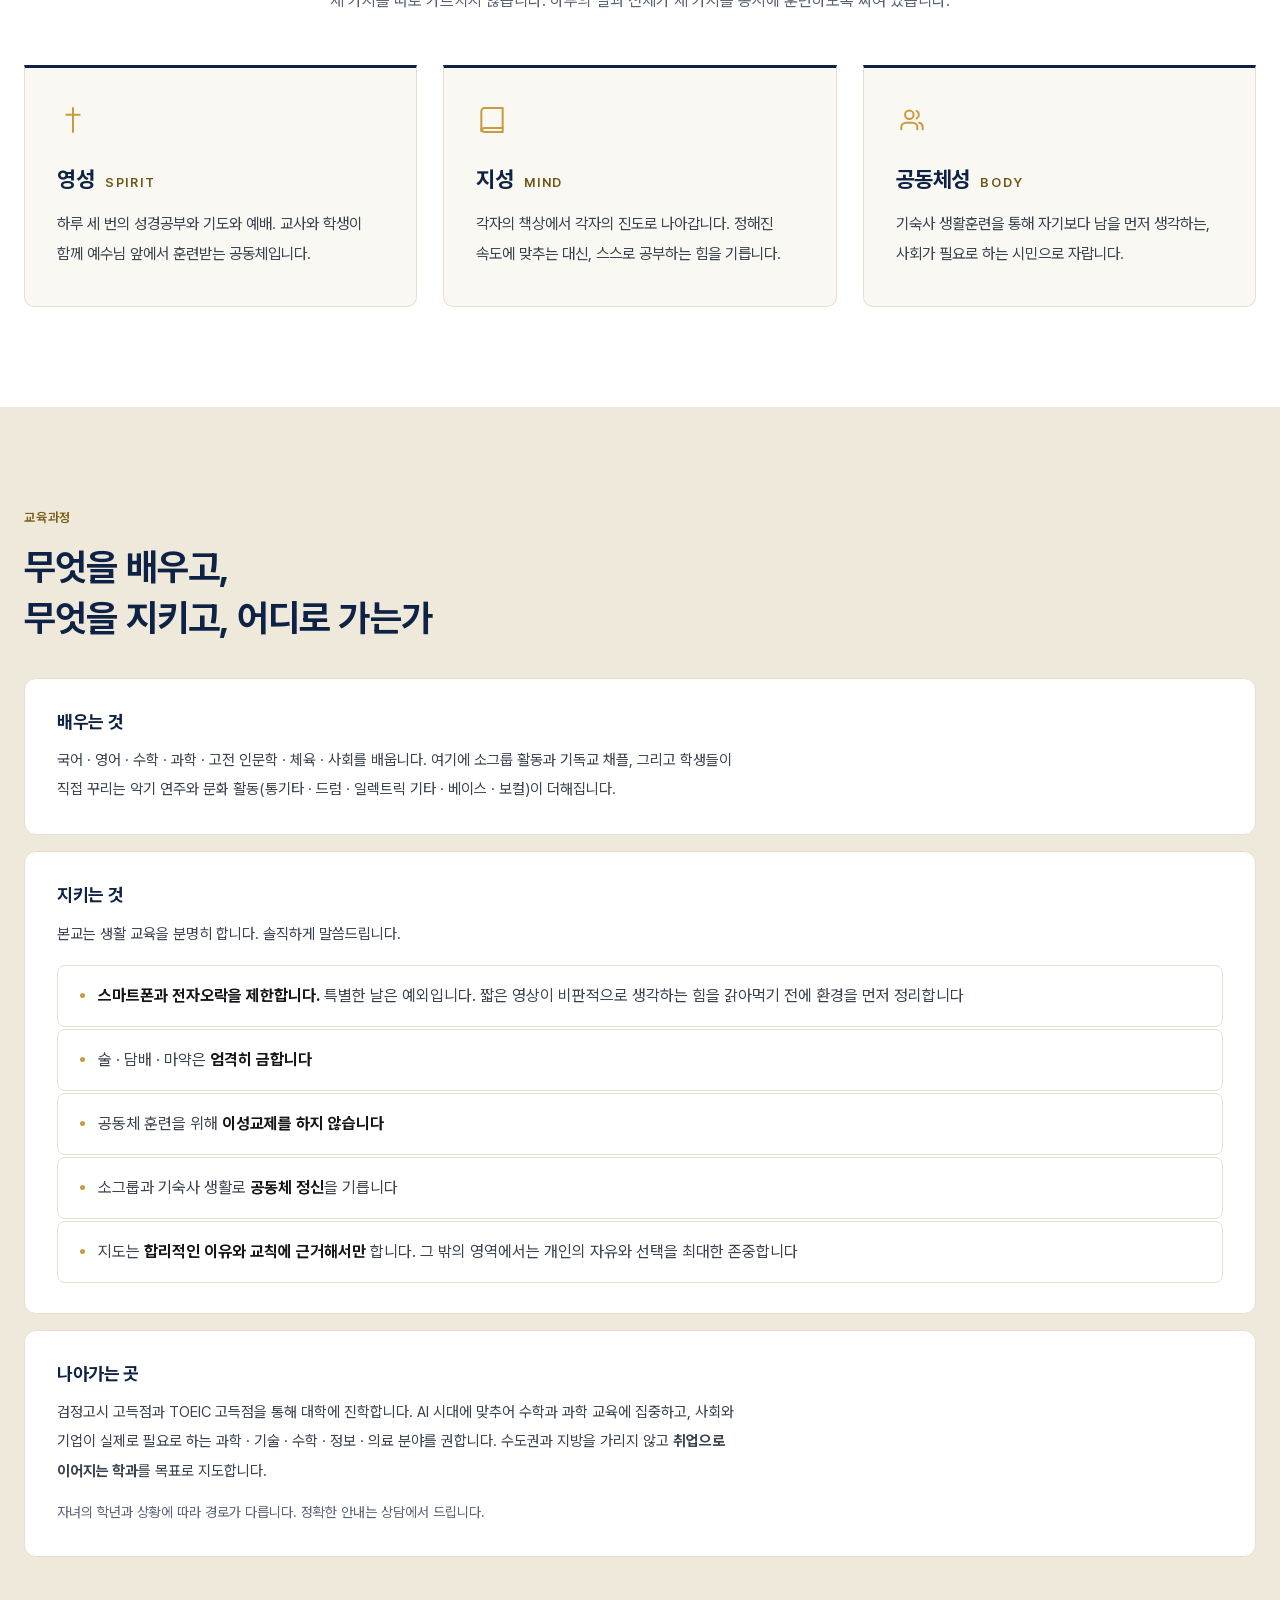
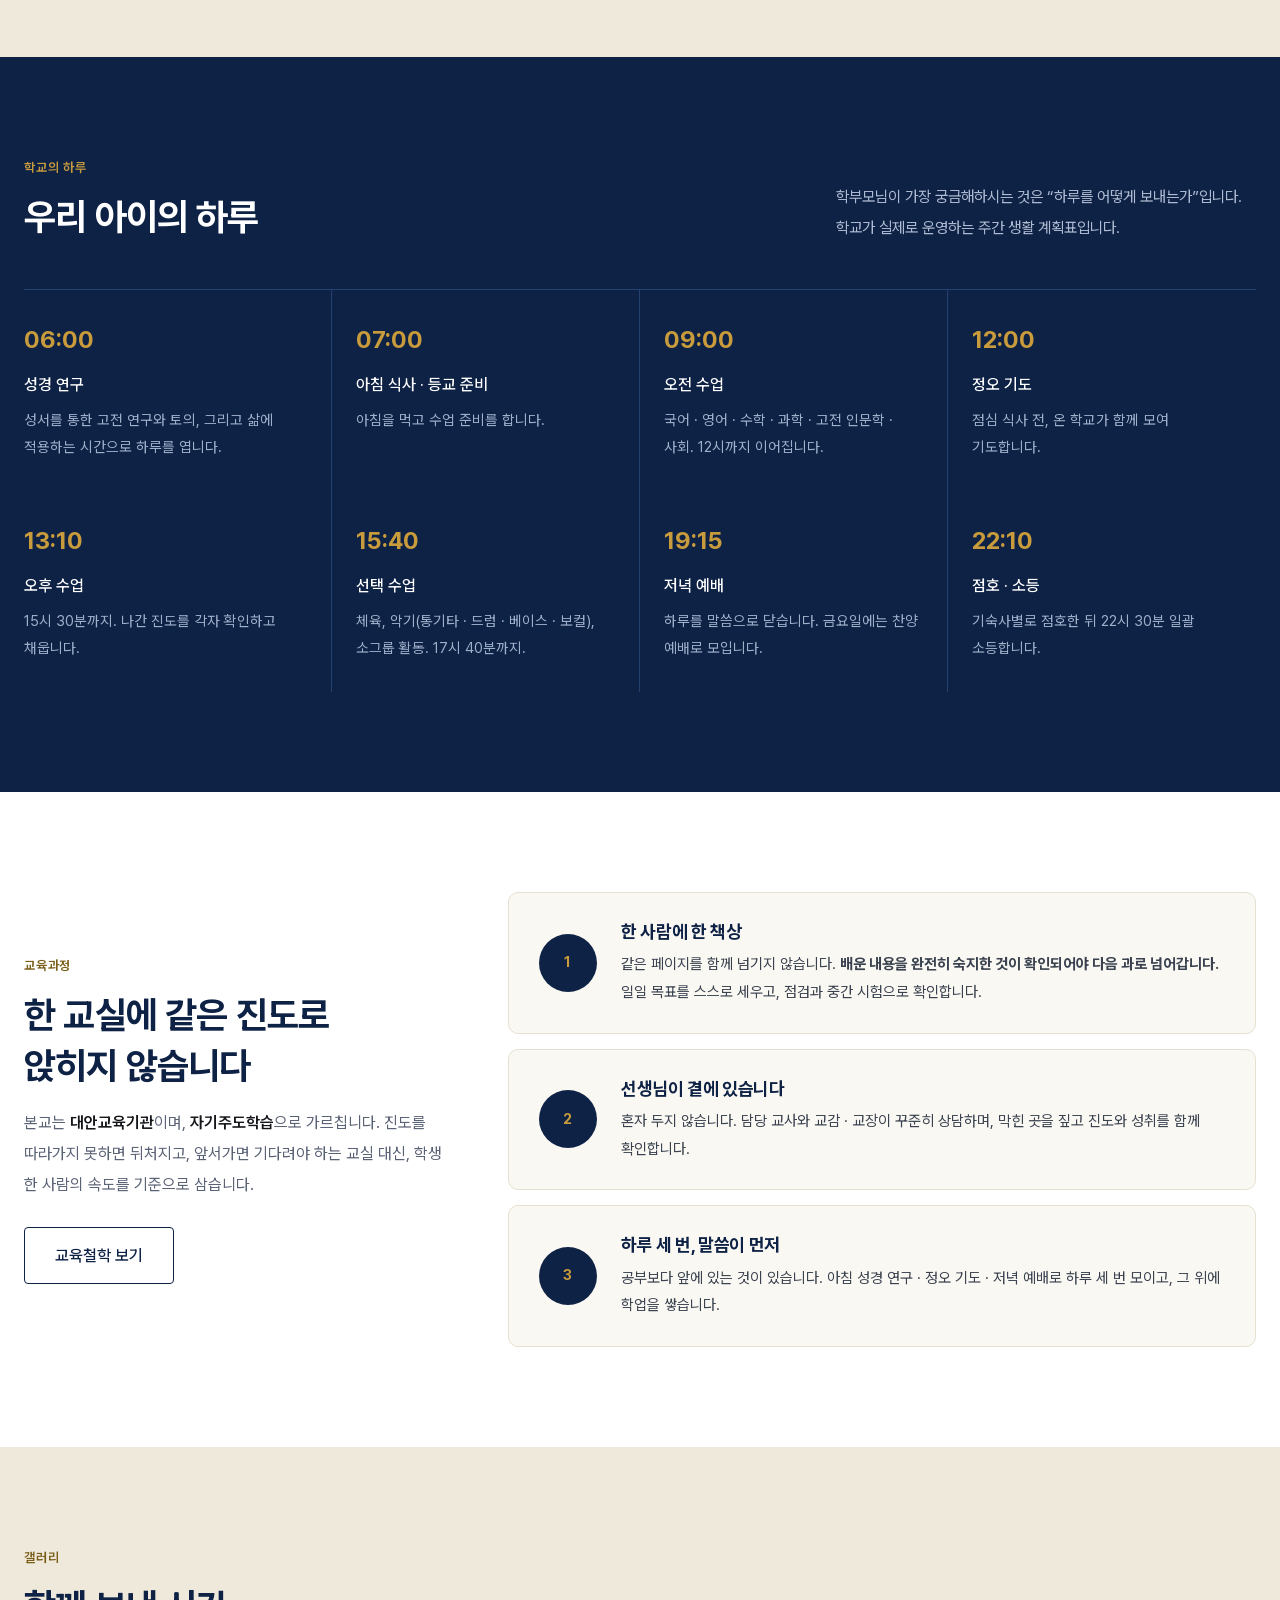
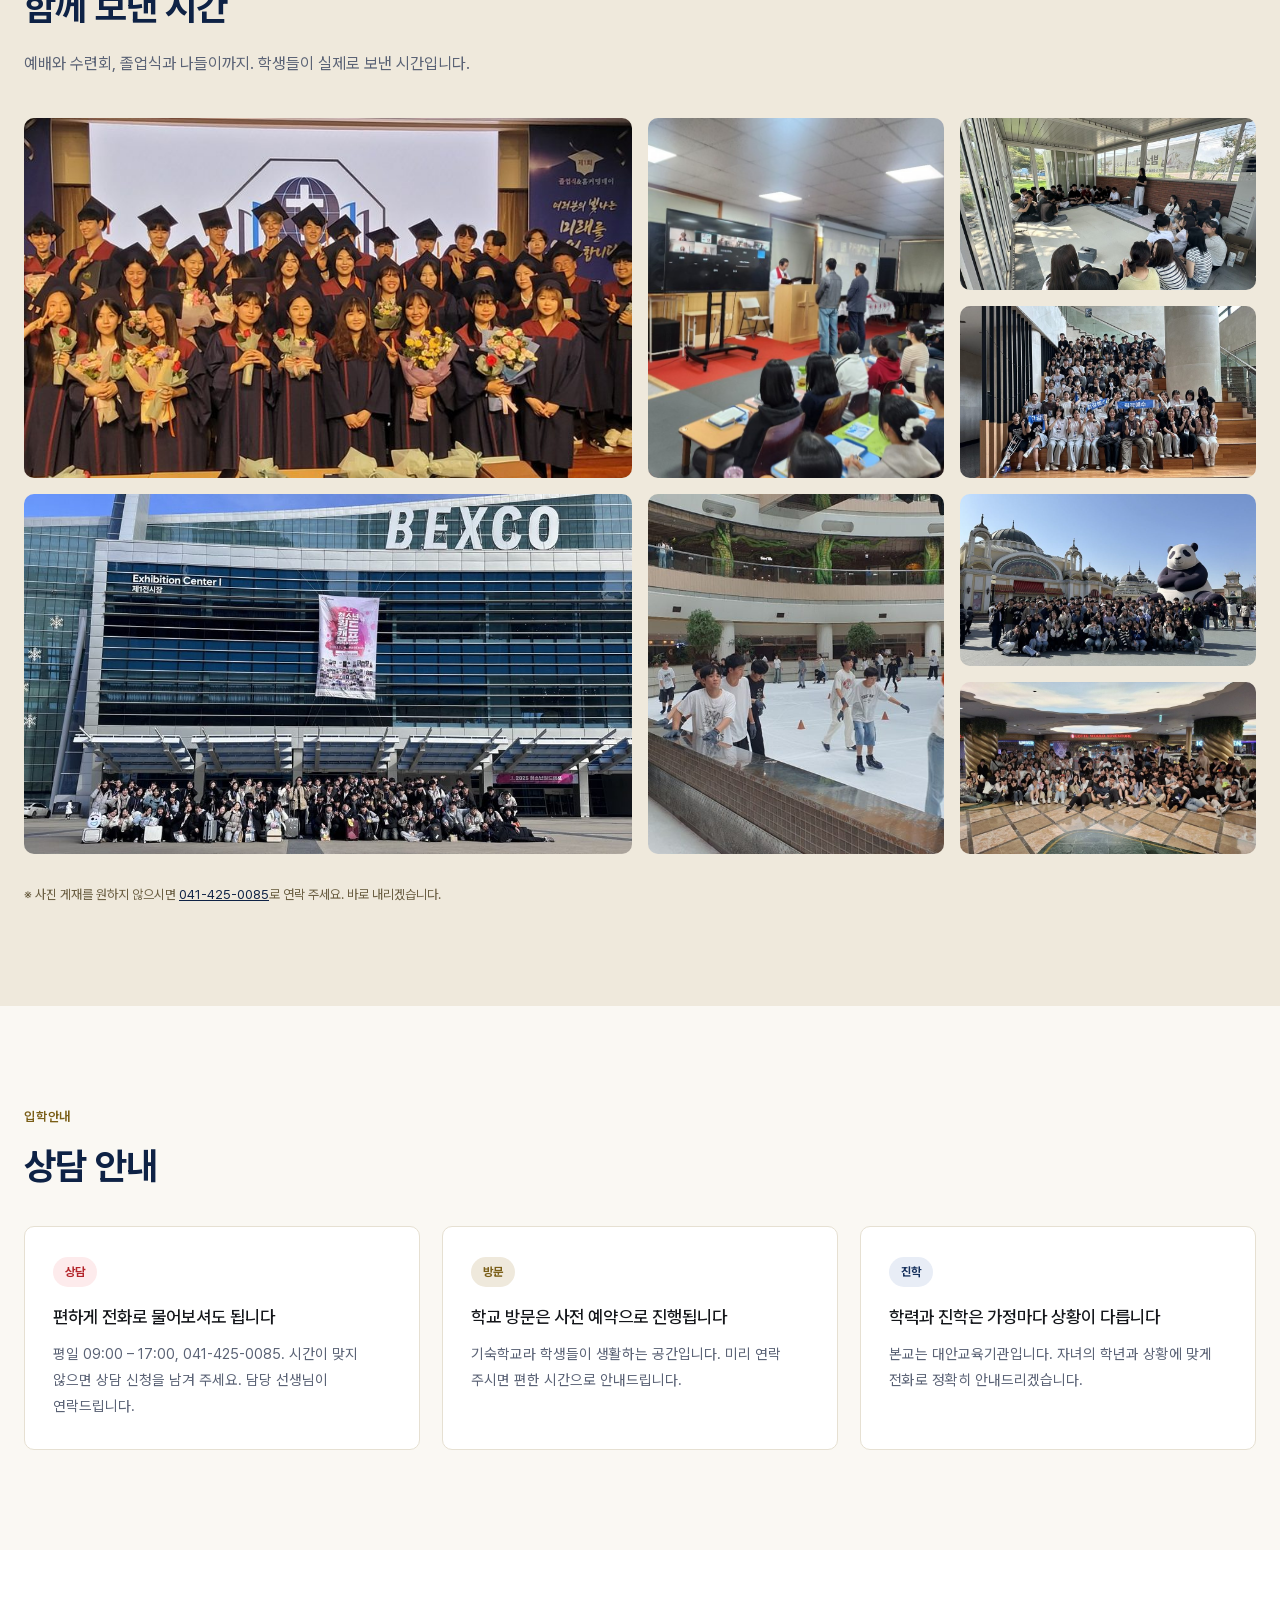
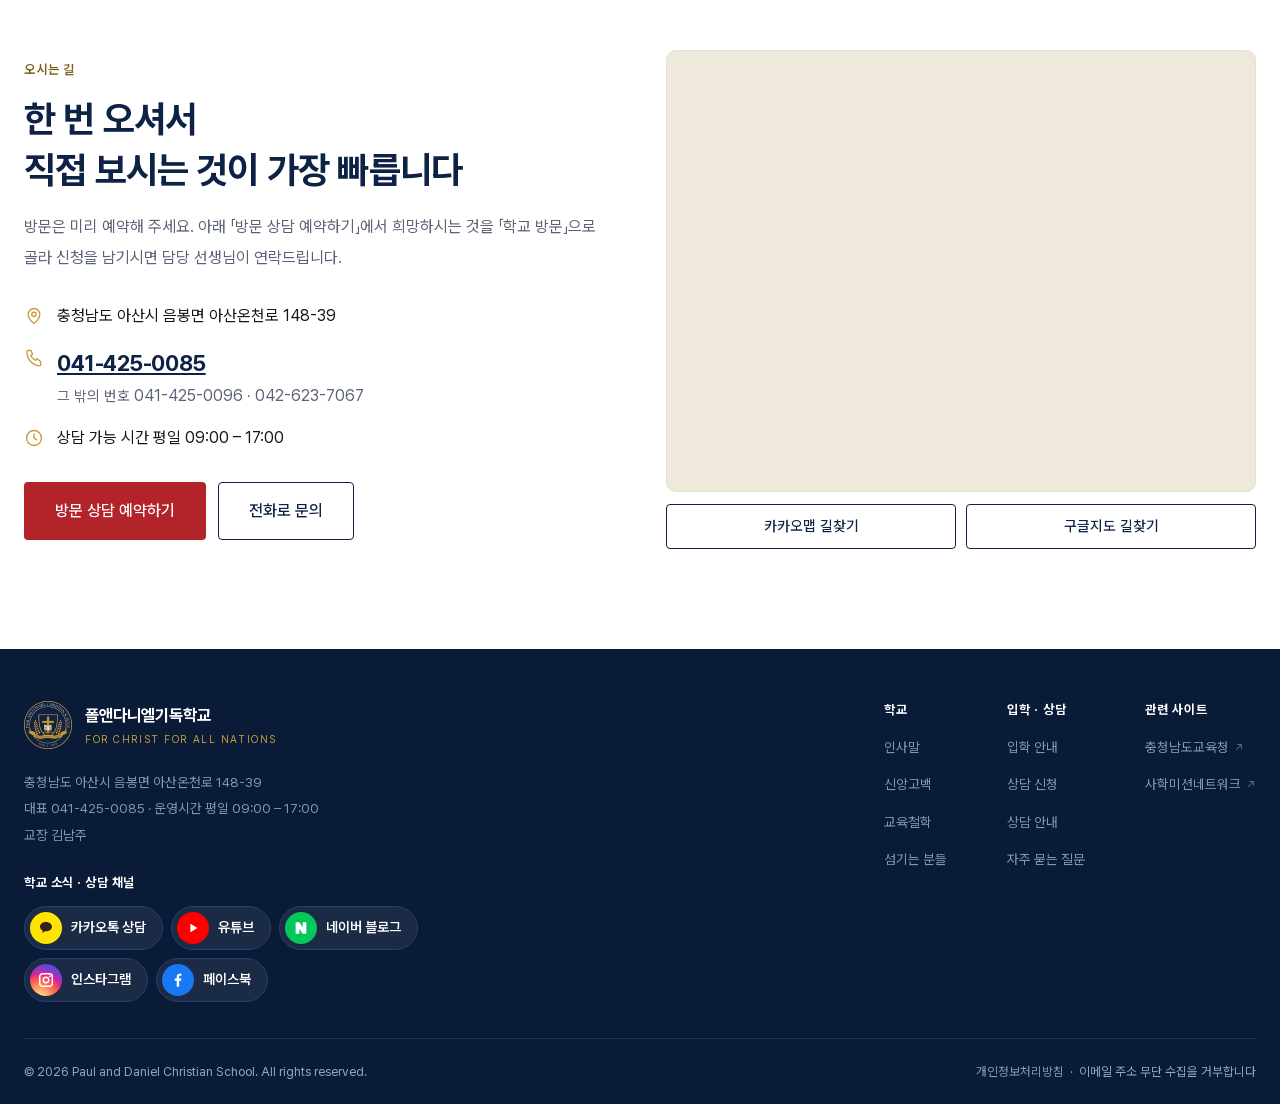
==== commit 6910aace: "학교 요청 반영 — 신앙고백 10항 전문, 푸터 SNS 색 버튼, 홍영수 목사님 맨 앞 - 학교소개 신앙고백: 학교 자료 원문 10항 전부(줄여 옮겼던 III · VI · VIII" ====
--- a/index.html
+++ b/index.html
@@ -19,7 +19,7 @@
 <link rel="icon" href="assets/img/favicon-64.png" sizes="64x64">
 <link rel="apple-touch-icon" href="assets/img/apple-touch-icon.png">
 <script>document.documentElement.className += ' js';</script>
-<link rel="stylesheet" href="assets/css/style.css?v=e29b94c1">
+<link rel="stylesheet" href="assets/css/style.css?v=556808c5">
 <!-- 히어로 사진 위치 — 학교가 GitHub 웹에서 직접 고치는 파일이라 해시를 붙이지 않는다(bump.sh 를 안 거친다) -->
 <link rel="stylesheet" href="assets/css/hero-position.css">
 </head>
@@ -439,11 +439,14 @@
         </div>
         <p class="footer__addr">충청남도 아산시 음봉면 아산온천로 <span class="nowrap">148-39</span><br>대표 <span class="nowrap">041-425-0085</span> · 운영시간 평일 <span class="nowrap">09:00 – 17:00</span><br>교장 김남주</p>
         <div class="sns">
-          <a class="sns--kakao" href="https://open.kakao.com/me/pdcs_daniel" target="_blank" rel="noopener" aria-label="카카오톡 오픈채팅으로 상담하기 (새 창)"><svg width="22" height="22" viewBox="0 0 24 24"><path fill="currentColor" d="M12 4C7.58 4 4 6.8 4 10.25c0 2.22 1.48 4.16 3.7 5.26-.16.58-.6 2.16-.68 2.5-.1.42.15.41.32.3.13-.08 2.13-1.44 3-2.02.53.07 1.08.11 1.66.11 4.42 0 8-2.8 8-6.15S16.42 4 12 4z"/></svg></a>
-          <a href="https://www.youtube.com/@PDCS-Daniel" target="_blank" rel="noopener" aria-label="유튜브 채널 (새 창)"><svg width="22" height="22" viewBox="0 0 24 24"><path fill="currentColor" d="M21.6 7.2a2.5 2.5 0 0 0-1.76-1.77C18.25 5 12 5 12 5s-6.25 0-7.84.43A2.5 2.5 0 0 0 2.4 7.2 26 26 0 0 0 2 12a26 26 0 0 0 .4 4.8 2.5 2.5 0 0 0 1.76 1.77C5.75 19 12 19 12 19s6.25 0 7.84-.43a2.5 2.5 0 0 0 1.76-1.77A26 26 0 0 0 22 12a26 26 0 0 0-.4-4.8zM10 15V9l5.2 3-5.2 3z"/></svg></a>
-          <a href="https://blog.naver.com/pdcs_daniel" target="_blank" rel="noopener" aria-label="네이버 블로그 (새 창)"><svg width="22" height="22" viewBox="0 0 24 24"><path fill="none" stroke="currentColor" stroke-width="1.7" stroke-linecap="round" stroke-linejoin="round" d="M5 4.6h9.4L19 9.2V19a1.4 1.4 0 0 1-1.4 1.4H5A1.4 1.4 0 0 1 3.6 19V6A1.4 1.4 0 0 1 5 4.6z"/><path fill="none" stroke="currentColor" stroke-width="1.7" stroke-linecap="round" d="M7.6 11.4h8M7.6 15.2h5.4"/></svg></a>
-          <a href="https://www.instagram.com/pdcs.daniel/" target="_blank" rel="noopener" aria-label="인스타그램 (새 창)"><svg width="22" height="22" viewBox="0 0 24 24"><path fill="none" stroke="currentColor" stroke-width="1.7" d="M7.6 3.6h8.8a4 4 0 0 1 4 4v8.8a4 4 0 0 1-4 4H7.6a4 4 0 0 1-4-4V7.6a4 4 0 0 1 4-4z"/><circle cx="12" cy="12" r="3.6" fill="none" stroke="currentColor" stroke-width="1.7"/><circle cx="17.1" cy="6.9" r="1.15" fill="currentColor"/></svg></a>
-          <a href="https://www.facebook.com/pdcs.daniel" target="_blank" rel="noopener" aria-label="페이스북 (새 창)"><svg width="22" height="22" viewBox="0 0 24 24"><path fill="currentColor" d="M13.5 21v-8h2.7l.4-3.1h-3.1V7.9c0-.9.25-1.5 1.55-1.5h1.65V3.63A22 22 0 0 0 14.3 3.5c-2.4 0-4 1.46-4 4.14V9.9H7.6V13h2.7v8z"/></svg></a>
+          <p class="sns__title">학교 소식 · 상담 채널</p>
+          <ul class="sns__list">
+            <li><a class="sns--kakao" href="https://open.kakao.com/me/pdcs_daniel" target="_blank" rel="noopener"><span class="sns__icon" aria-hidden="true"><svg width="18" height="18" viewBox="0 0 24 24"><path fill="currentColor" d="M12 4C7.58 4 4 6.8 4 10.25c0 2.22 1.48 4.16 3.7 5.26-.16.58-.6 2.16-.68 2.5-.1.42.15.41.32.3.13-.08 2.13-1.44 3-2.02.53.07 1.08.11 1.66.11 4.42 0 8-2.8 8-6.15S16.42 4 12 4z"/></svg></span>카카오톡 상담<span class="sr-only"> (새 창)</span></a></li>
+            <li><a class="sns--youtube" href="https://www.youtube.com/@PDCS-Daniel" target="_blank" rel="noopener"><span class="sns__icon" aria-hidden="true"><svg width="18" height="18" viewBox="0 0 24 24"><path fill="currentColor" d="M8.5 6.2v11.6L18 12z"/></svg></span>유튜브<span class="sr-only"> (새 창)</span></a></li>
+            <li><a class="sns--naver" href="https://blog.naver.com/pdcs_daniel" target="_blank" rel="noopener"><span class="sns__icon" aria-hidden="true"><svg width="16" height="16" viewBox="0 0 24 24"><path fill="currentColor" d="M4 3.5h5.6l4.9 7.2V3.5H20v17h-5.6l-4.9-7.2v7.2H4z"/></svg></span>네이버 블로그<span class="sr-only"> (새 창)</span></a></li>
+            <li><a class="sns--instagram" href="https://www.instagram.com/pdcs.daniel/" target="_blank" rel="noopener"><span class="sns__icon" aria-hidden="true"><svg width="18" height="18" viewBox="0 0 24 24"><path fill="none" stroke="currentColor" stroke-width="2" d="M7.6 3.6h8.8a4 4 0 0 1 4 4v8.8a4 4 0 0 1-4 4H7.6a4 4 0 0 1-4-4V7.6a4 4 0 0 1 4-4z"/><circle cx="12" cy="12" r="3.6" fill="none" stroke="currentColor" stroke-width="2"/><circle cx="17.1" cy="6.9" r="1.2" fill="currentColor"/></svg></span>인스타그램<span class="sr-only"> (새 창)</span></a></li>
+            <li><a class="sns--facebook" href="https://www.facebook.com/pdcs.daniel" target="_blank" rel="noopener"><span class="sns__icon" aria-hidden="true"><svg width="18" height="18" viewBox="0 0 24 24"><path fill="currentColor" d="M13.5 21v-8h2.7l.4-3.1h-3.1V7.9c0-.9.25-1.5 1.55-1.5h1.65V3.63A22 22 0 0 0 14.3 3.5c-2.4 0-4 1.46-4 4.14V9.9H7.6V13h2.7v8z"/></svg></span>페이스북<span class="sr-only"> (새 창)</span></a></li>
+          </ul>
         </div>
       </div>
       <div class="footer__cols">
--- a/assets/css/style.css
+++ b/assets/css/style.css
@@ -684,15 +684,29 @@
 .footer__col a:hover { color: #fff; }
 /* 바깥 사이트로 나간다는 표시 — 새 탭으로 열리므로 학교 사이트는 닫히지 않는다 */
 .footer__col .ext { margin-left: 5px; font-size: 11px; opacity: .7; }
-.sns { margin-top: 22px; display: flex; gap: 10px; flex-wrap: wrap; }
-.sns a {
-  width: 38px; height: 38px; border-radius: 50%;
-  display: inline-flex; align-items: center; justify-content: center;
-  border: 1px solid var(--navy-line); color: var(--on-navy-dim);
-  transition: background .25s var(--ease), color .25s var(--ease), border-color .25s var(--ease);
-}
-.sns a:hover { background: var(--gold); border-color: var(--gold); color: var(--navy-deep); }
-.sns a.sns--kakao:hover { background: #FEE500; border-color: #FEE500; color: #3C1E1E; }
+/* SNS — 학교 요청(2026-10): 색을 입혀 눈에 띄게. 바탕은 남색 그대로,
+   각 서비스 고유색은 동그란 아이콘에만 쓴다. 글자는 남색 위 흰색이라 어느 서비스든 읽힌다
+   (고유색 바탕에 흰 글자를 얹으면 유튜브 4.0 · 페이스북 4.2 · 네이버 2.3:1 로 기준 4.5 에 못 미친다) */
+.sns { margin-top: 24px; }
+.sns__title { font-size: 13px; font-weight: 700; color: #fff; letter-spacing: .04em; }
+.sns__list { margin-top: 12px; display: flex; gap: 8px; flex-wrap: wrap; max-width: 470px; }
+.sns__list a {
+  min-height: 44px; padding: 5px 16px 5px 5px; border-radius: 999px;
+  display: inline-flex; align-items: center; gap: 9px;
+  background: rgba(255, 255, 255, .07); border: 1px solid var(--navy-line);
+  color: #fff; font-size: 14px; font-weight: 600; text-decoration: none; white-space: nowrap;
+  transition: background .25s var(--ease), border-color .25s var(--ease);
+}
+.sns__list a:hover { background: rgba(255, 255, 255, .16); border-color: #3B5A8C; }
+.sns__icon {
+  width: 32px; height: 32px; border-radius: 50%; flex-shrink: 0;
+  display: inline-flex; align-items: center; justify-content: center; color: #fff;
+}
+.sns--kakao .sns__icon { background: #FEE500; color: #3C1E1E; }
+.sns--youtube .sns__icon { background: #FF0000; }
+.sns--naver .sns__icon { background: #03C75A; }
+.sns--instagram .sns__icon { background: radial-gradient(circle at 30% 107%, #FDF497 0%, #FD5949 45%, #D6249F 60%, #285AEB 90%); }
+.sns--facebook .sns__icon { background: #1877F2; }
 .footer__bottom {
   padding: 22px 0; display: flex; justify-content: space-between; gap: 16px; flex-wrap: wrap;
   font-size: 12.5px; color: #93A6C2;
--- a/assets/css/hero-position.css
+++ b/assets/css/hero-position.css
@@ -2,9 +2,10 @@
    값은 www.pdcs.kr/hero-tuner.html 에서 사진을 움직여 보고 「값 복사」한 것을 통째로 붙여 넣는다.
    x · y: 0 = 사진의 왼쪽(위쪽) 끝을 화면에 맞춤, 100 = 오른쪽(아래쪽) 끝. z: 확대(1 = 화면에 꽉 맞춤, 1.5 = 1.5배)
    pc: 1021px 이상 · tab: 701~1020px · mob: 700px 이하 */
+/* 선명도 한계: 원본 1px 이 고화질 화면(맥북 · 아이패드 2배, 아이폰 3배)에서 1.5배 넘게 늘어나지 않게 확대를 묶었다 */
 :root {
-  --hero1-pc-x: 36; --hero1-pc-y: 5; --hero1-pc-z: 1.46;  --hero1-tab-x: 48; --hero1-tab-y: 3; --hero1-tab-z: 1.46;  --hero1-mob-x: 62; --hero1-mob-y: 22; --hero1-mob-z: 2.05;
-  --hero2-pc-x: 38; --hero2-pc-y: 17; --hero2-pc-z: 1.35;  --hero2-tab-x: 40; --hero2-tab-y: 7; --hero2-tab-z: 1.25;  --hero2-mob-x: 40; --hero2-mob-y: 8; --hero2-mob-z: 1.27;
-  --hero3-pc-x: 55; --hero3-pc-y: 10; --hero3-pc-z: 1.35;  --hero3-tab-x: 55; --hero3-tab-y: 0; --hero3-tab-z: 1.21;  --hero3-mob-x: 55; --hero3-mob-y: 18; --hero3-mob-z: 1.44;
-  --hero4-pc-x: 43; --hero4-pc-y: 20; --hero4-pc-z: 1.35;  --hero4-tab-x: 42; --hero4-tab-y: 9; --hero4-tab-z: 1.35;  --hero4-mob-x: 45; --hero4-mob-y: 4; --hero4-mob-z: 1.4;
+  --hero1-pc-x: 2; --hero1-pc-y: 0; --hero1-pc-z: 1.01;  --hero1-tab-x: 48; --hero1-tab-y: 3; --hero1-tab-z: 1.45;  --hero1-mob-x: 62; --hero1-mob-y: 22; --hero1-mob-z: 2.05;
+  --hero2-pc-x: 11; --hero2-pc-y: 50; --hero2-pc-z: 1.0;  --hero2-tab-x: 40; --hero2-tab-y: 7; --hero2-tab-z: 1.25;  --hero2-mob-x: 40; --hero2-mob-y: 8; --hero2-mob-z: 1.27;
+  --hero3-pc-x: 66; --hero3-pc-y: 50; --hero3-pc-z: 1.0;  --hero3-tab-x: 55; --hero3-tab-y: 0; --hero3-tab-z: 1.21;  --hero3-mob-x: 55; --hero3-mob-y: 18; --hero3-mob-z: 1.44;
+  --hero4-pc-x: 27; --hero4-pc-y: 50; --hero4-pc-z: 1.0;  --hero4-tab-x: 42; --hero4-tab-y: 3; --hero4-tab-z: 1.28;  --hero4-mob-x: 45; --hero4-mob-y: 4; --hero4-mob-z: 1.4;
 }
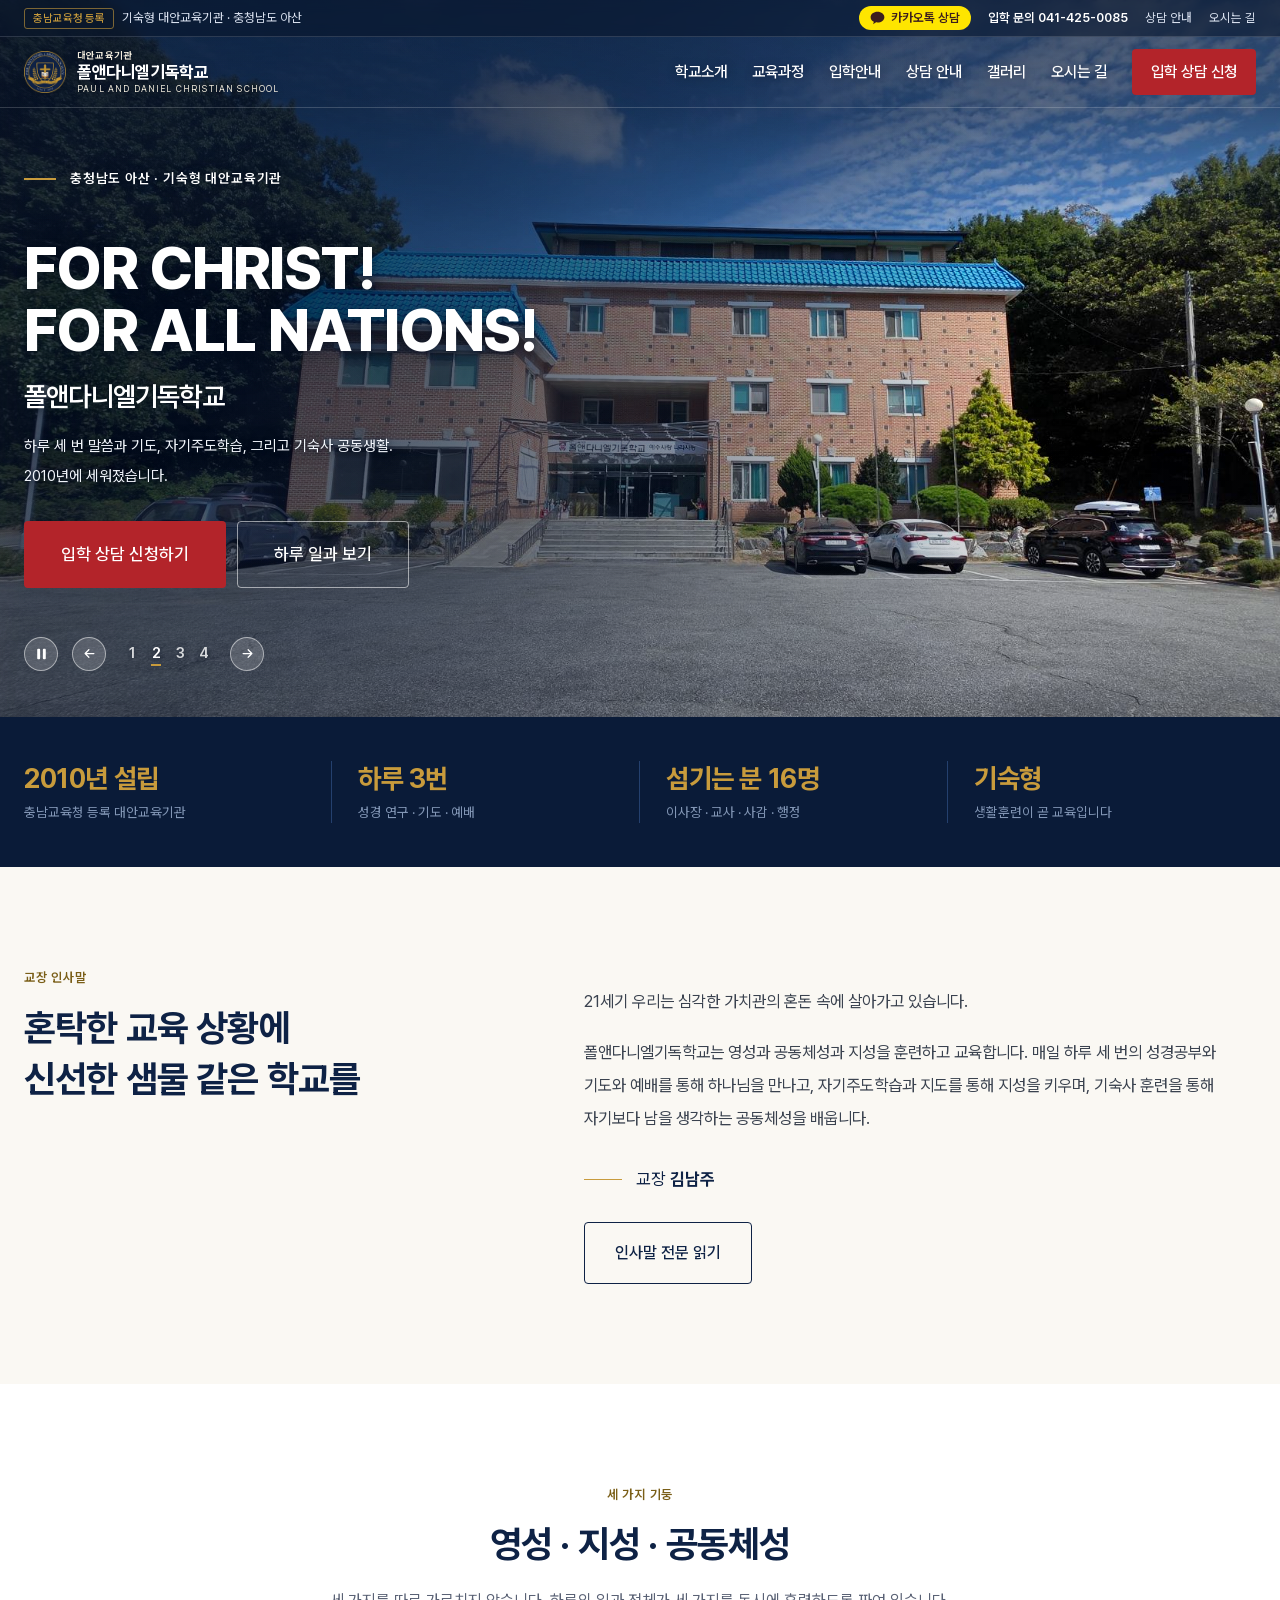
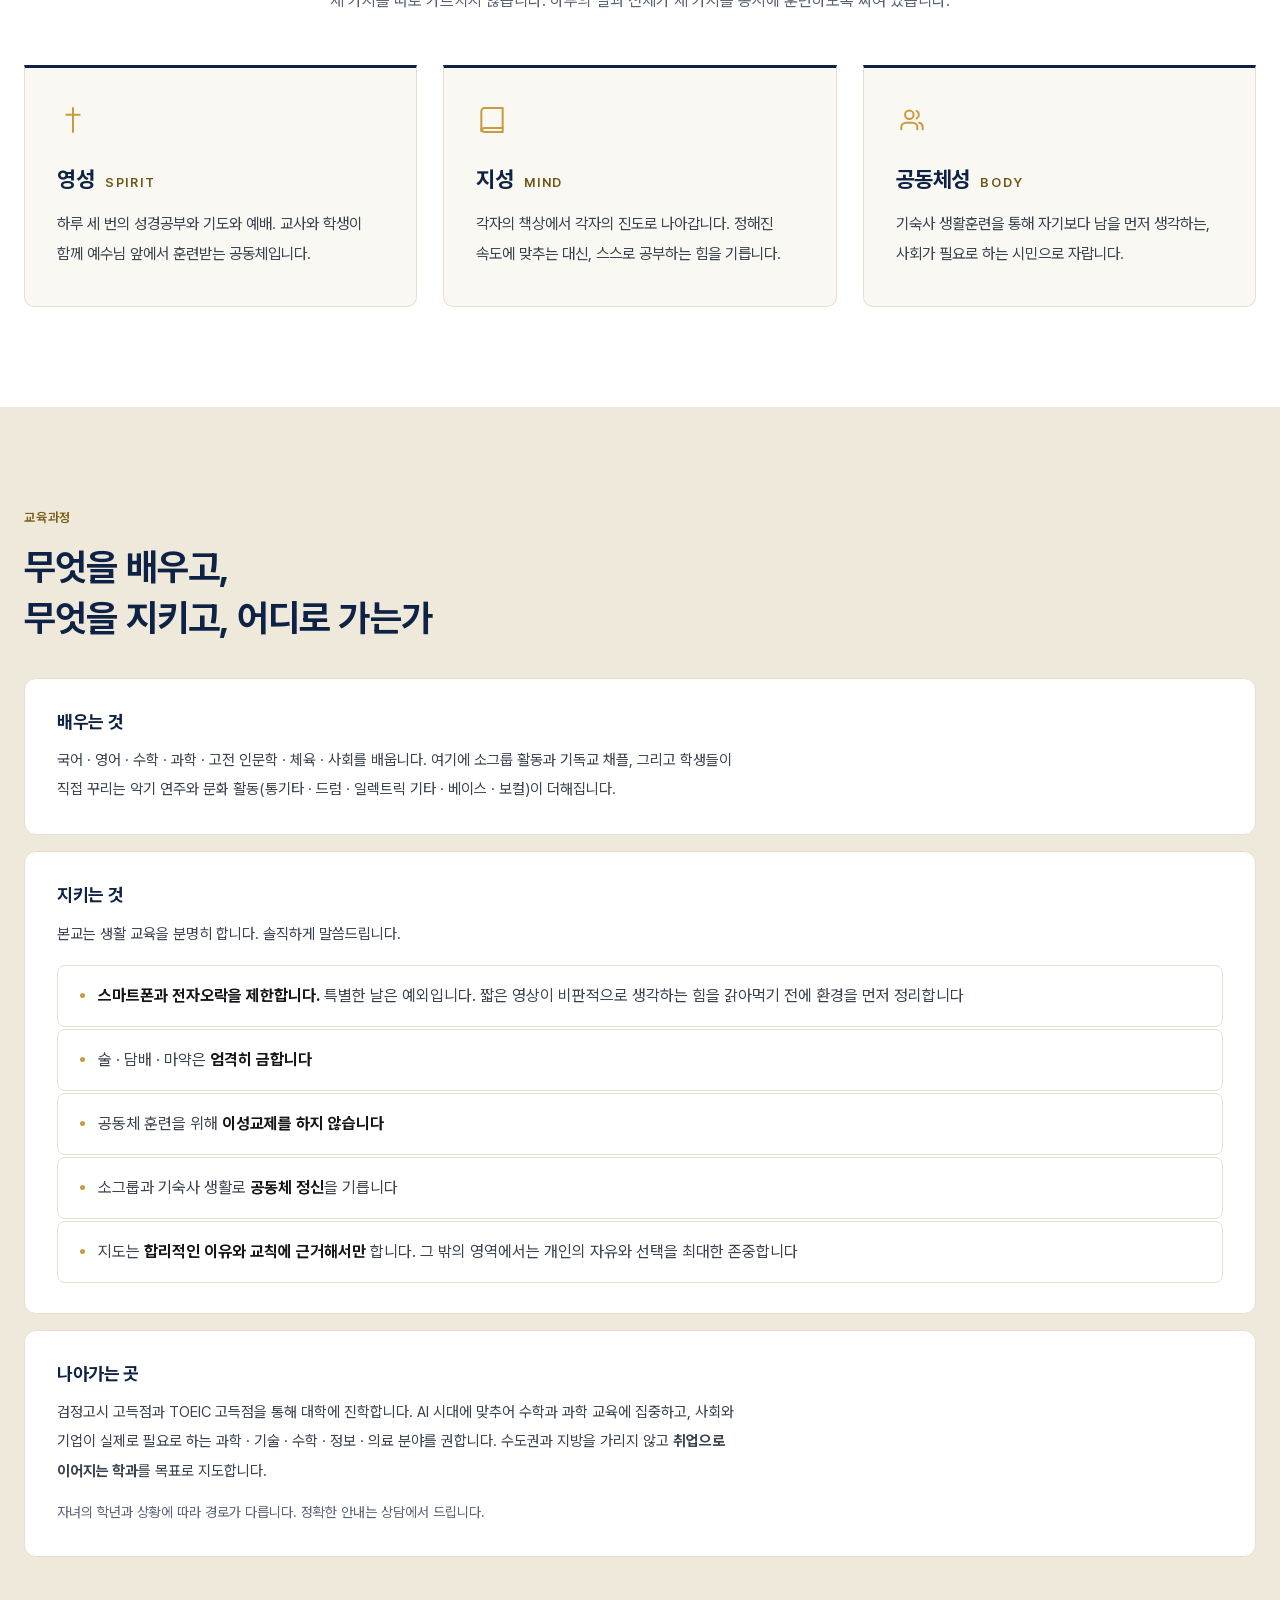
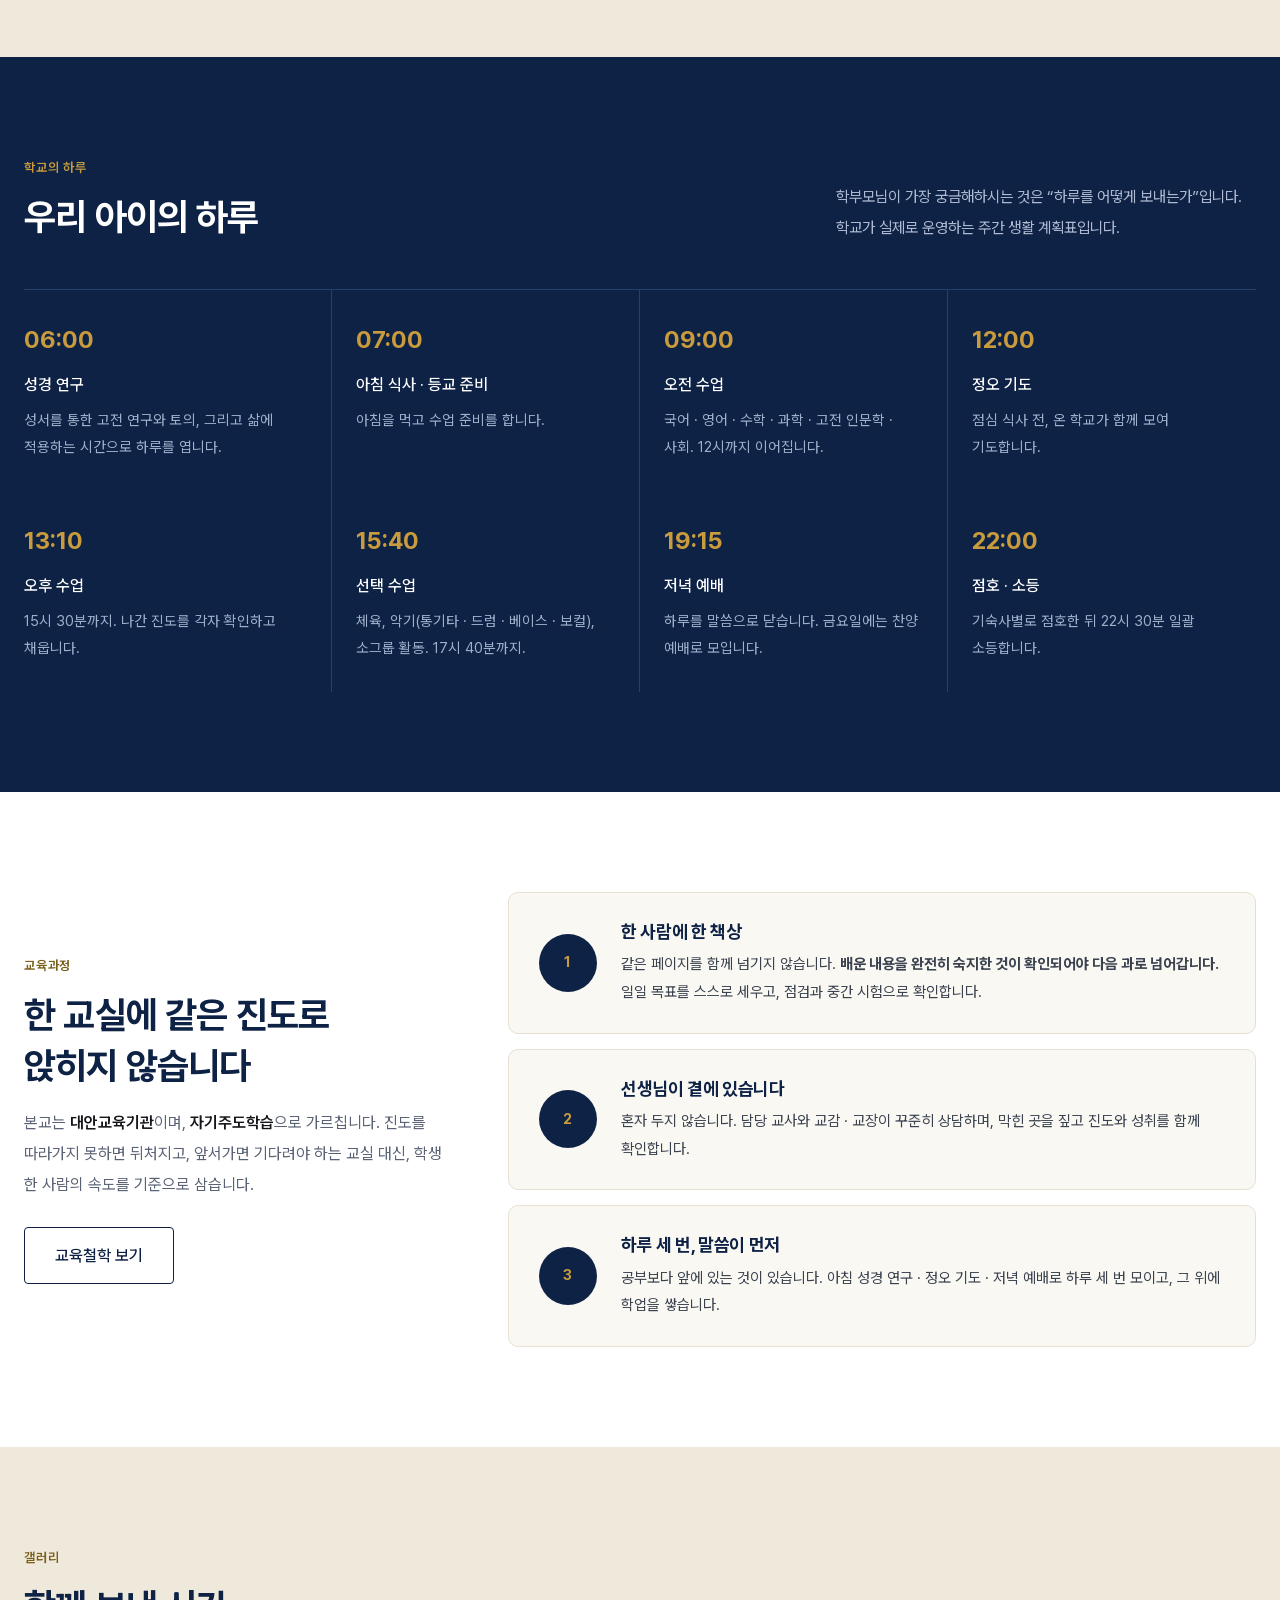
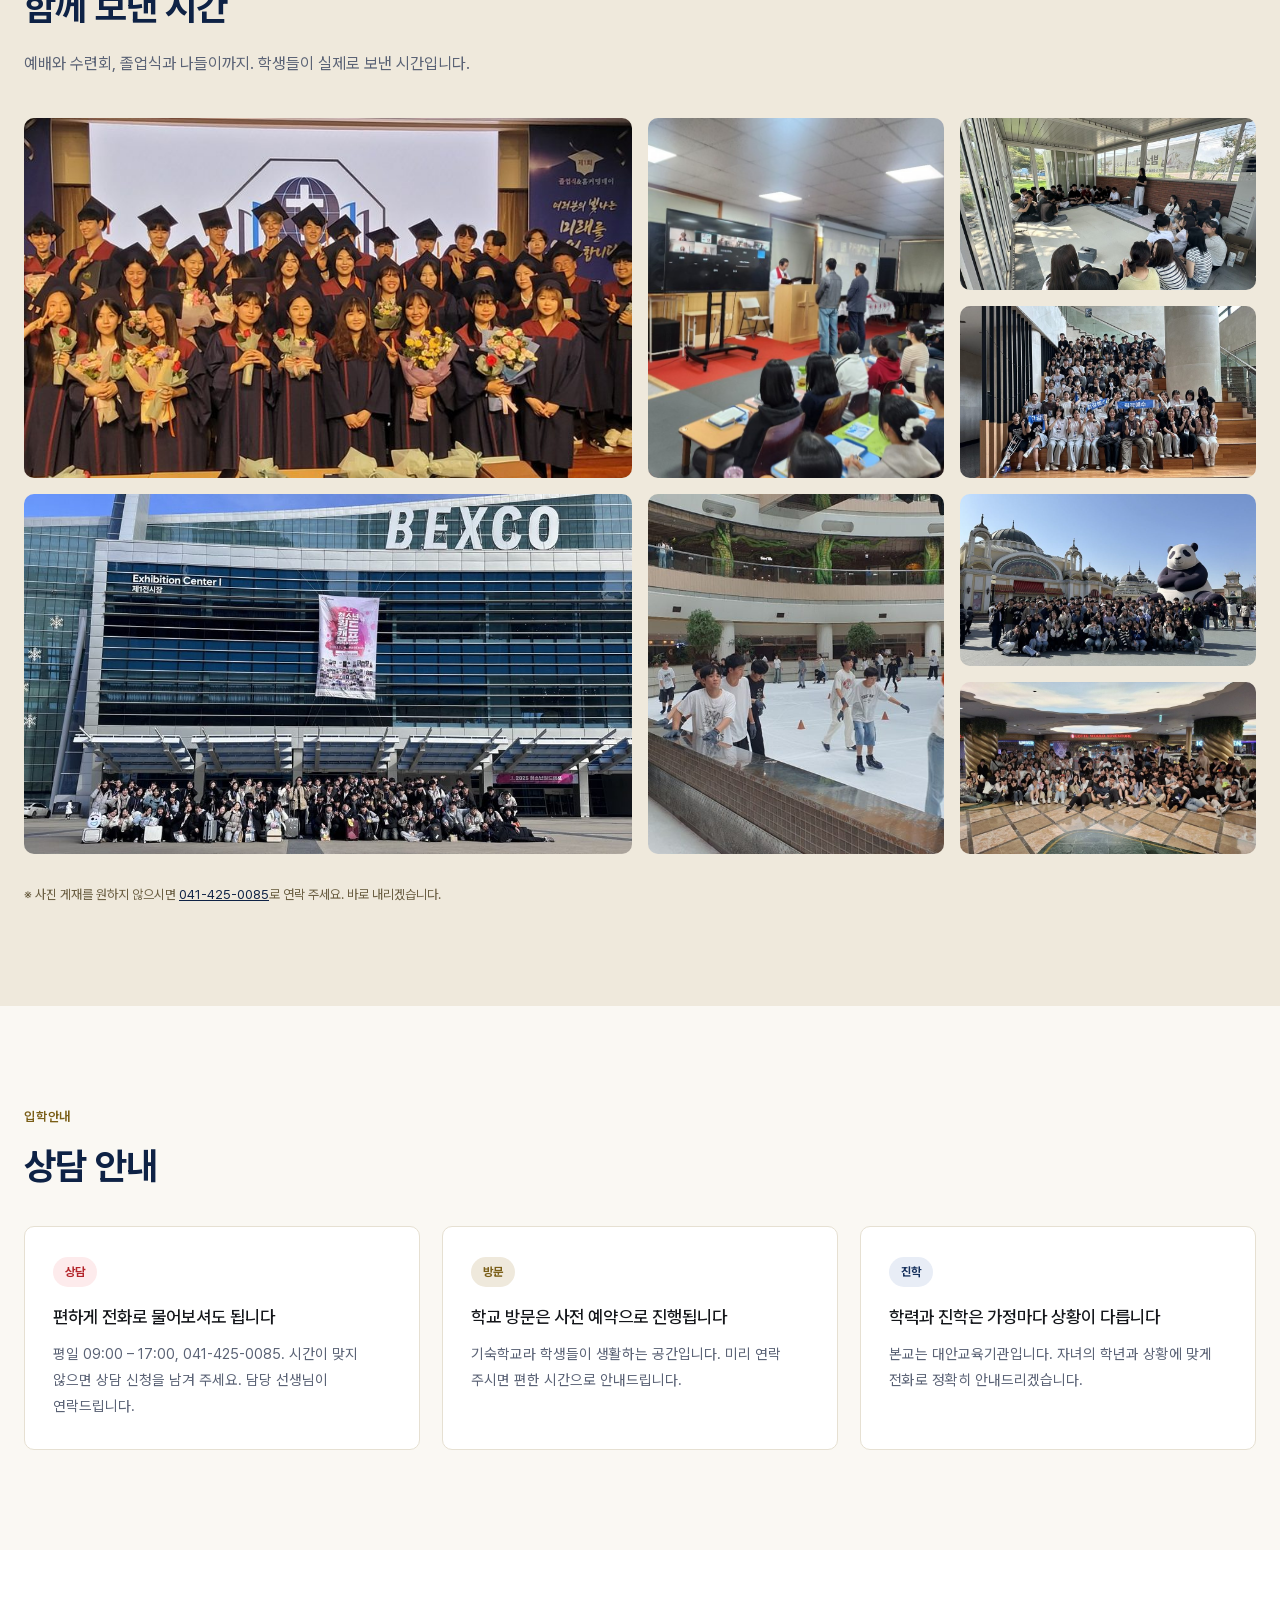
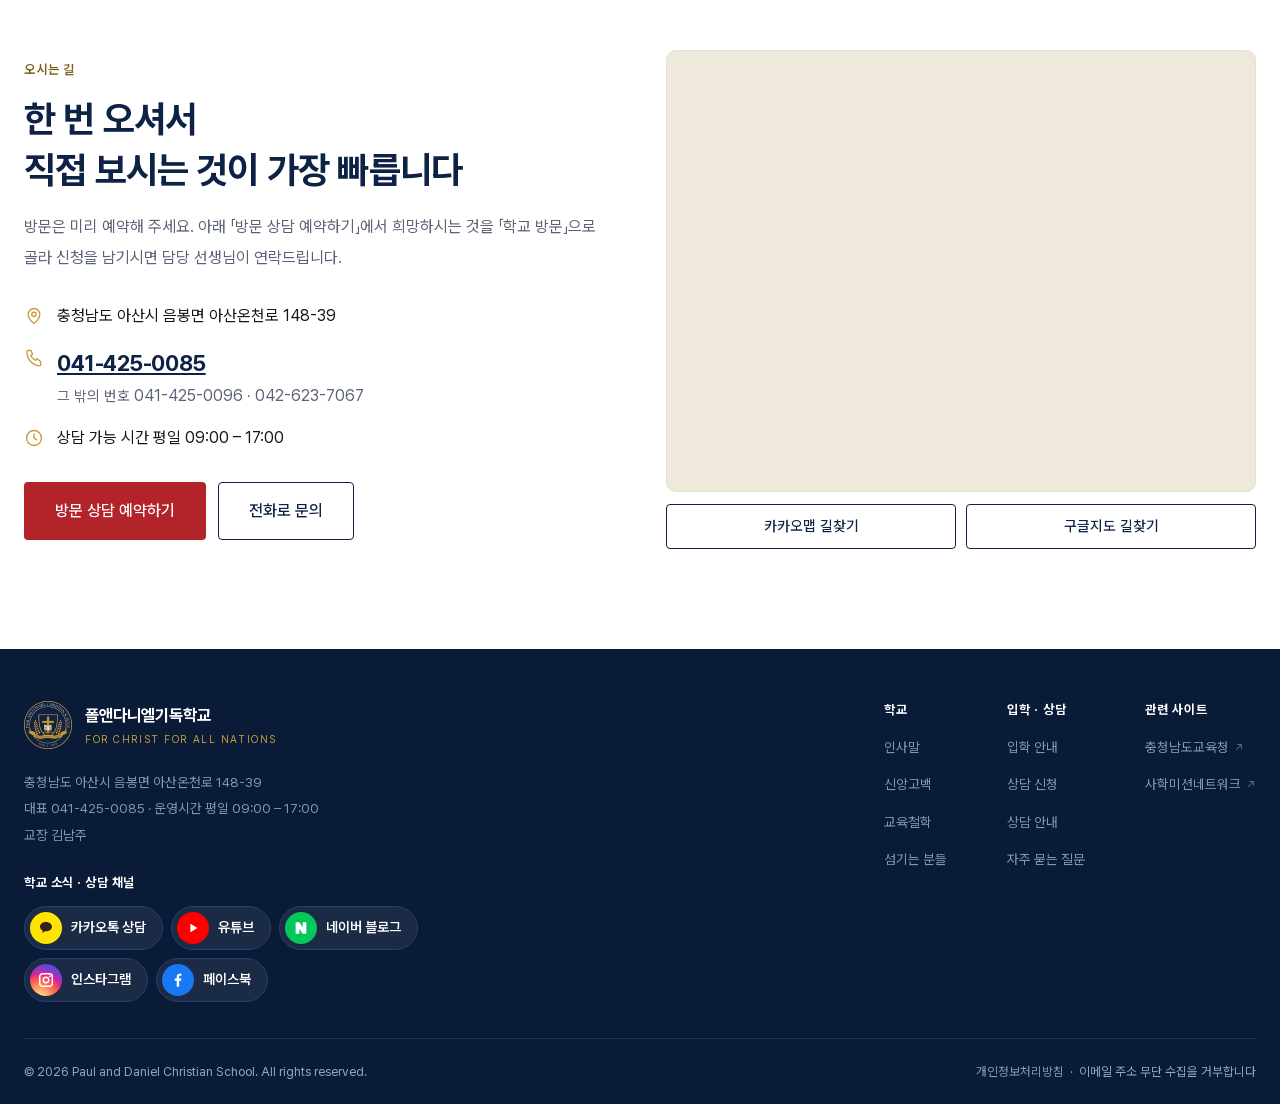
==== commit e31d7998: "섬기는 분 약력 3명 추가, 홍영수 이사장, 점호 22:00 - 홍영수: 「법무 · 자문」 → 「이사장」, 약력 추가(연락처 · 이메일은 싣지 않음) - 김윤성 · 김다래 약력 추" ====
--- a/index.html
+++ b/index.html
@@ -126,7 +126,7 @@
         </div>
         <div class="stats__item reveal" data-delay="2">
           <p class="stats__num">섬기는 분 <span data-count="16">16</span>명</p>
-          <p class="stats__label">교사 · 사감 · 행정 · 자문</p>
+          <p class="stats__label">이사장 · 교사 · 사감 · 행정</p>
         </div>
         <div class="stats__item reveal" data-delay="3">
           <p class="stats__num">기숙형</p>
@@ -267,7 +267,7 @@
           <p class="day__desc">하루를 말씀으로 닫습니다. 금요일에는 찬양 예배로 모입니다.</p>
         </div>
         <div class="day__item reveal" data-delay="3">
-          <p class="day__time">22:10</p>
+          <p class="day__time">22:00</p>
           <p class="day__name">점호 · 소등</p>
           <p class="day__desc">기숙사별로 점호한 뒤 22시 30분 일괄 소등합니다.</p>
         </div>
